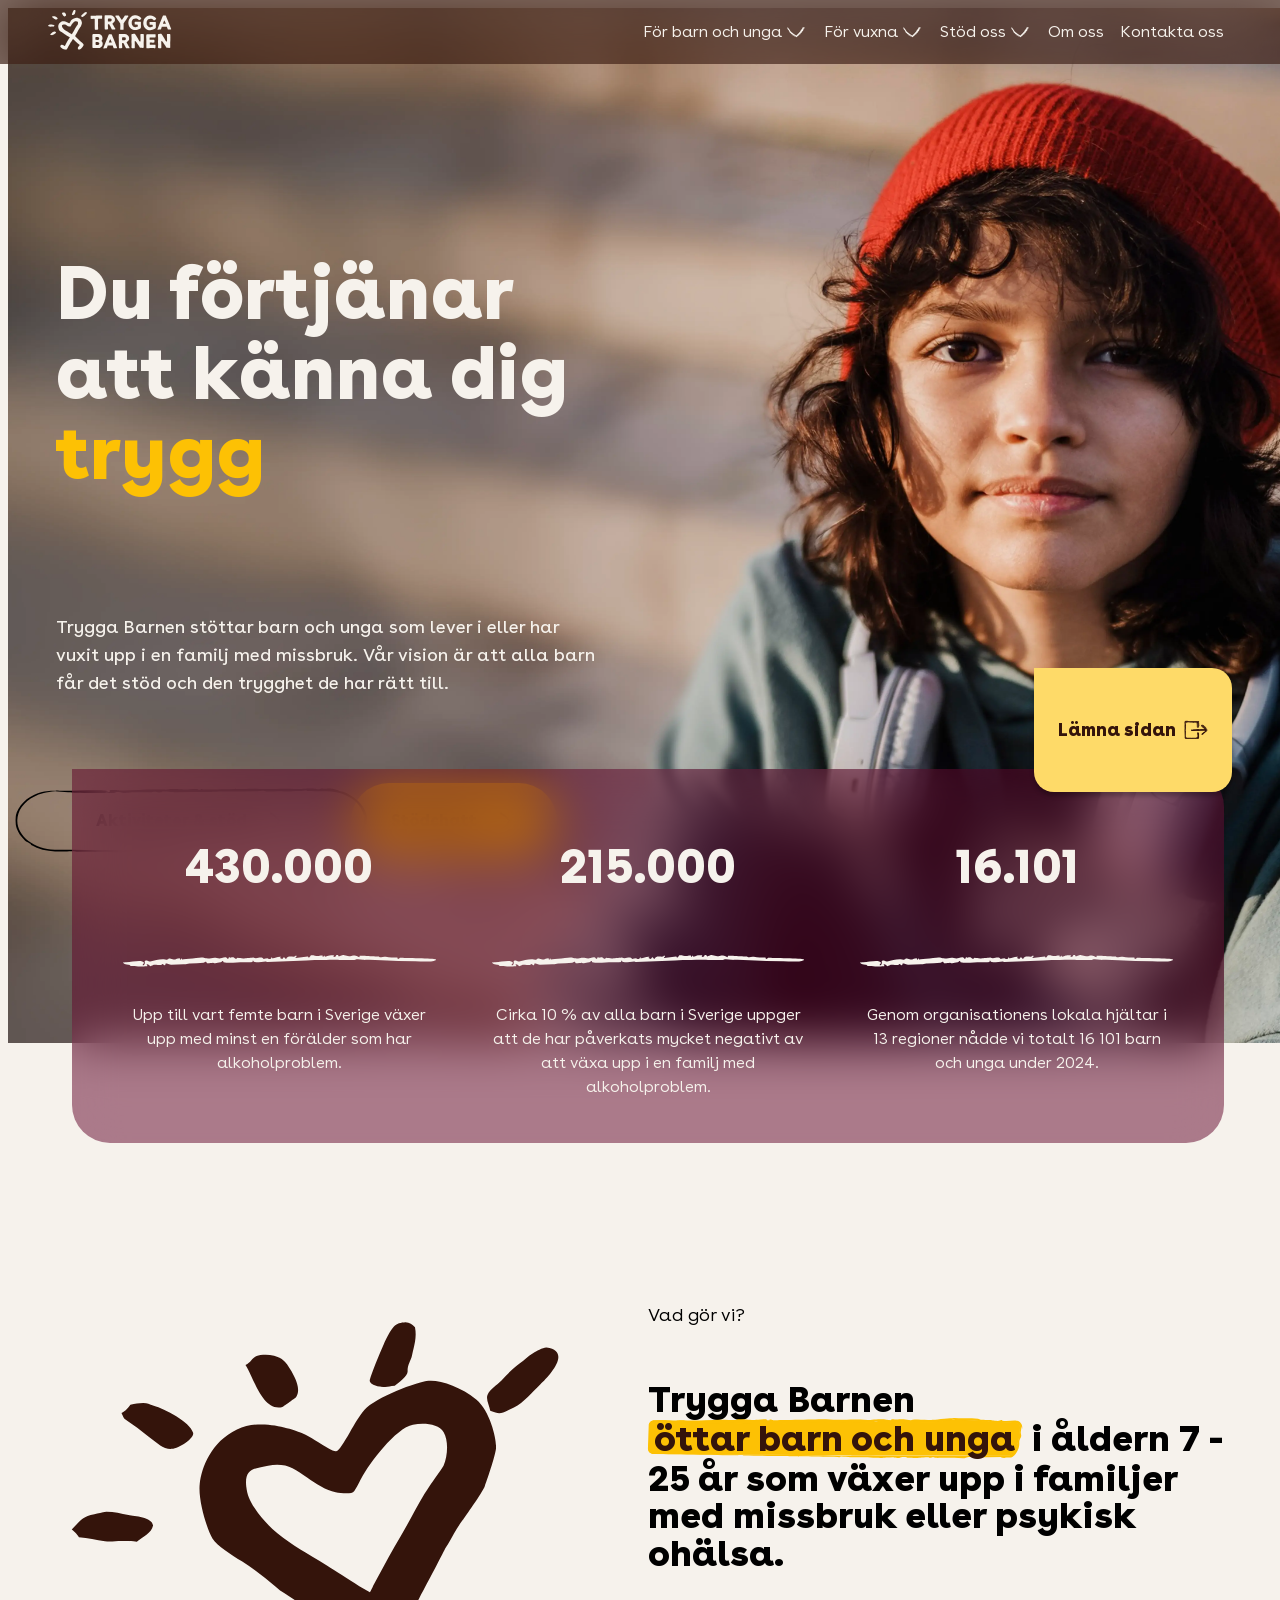
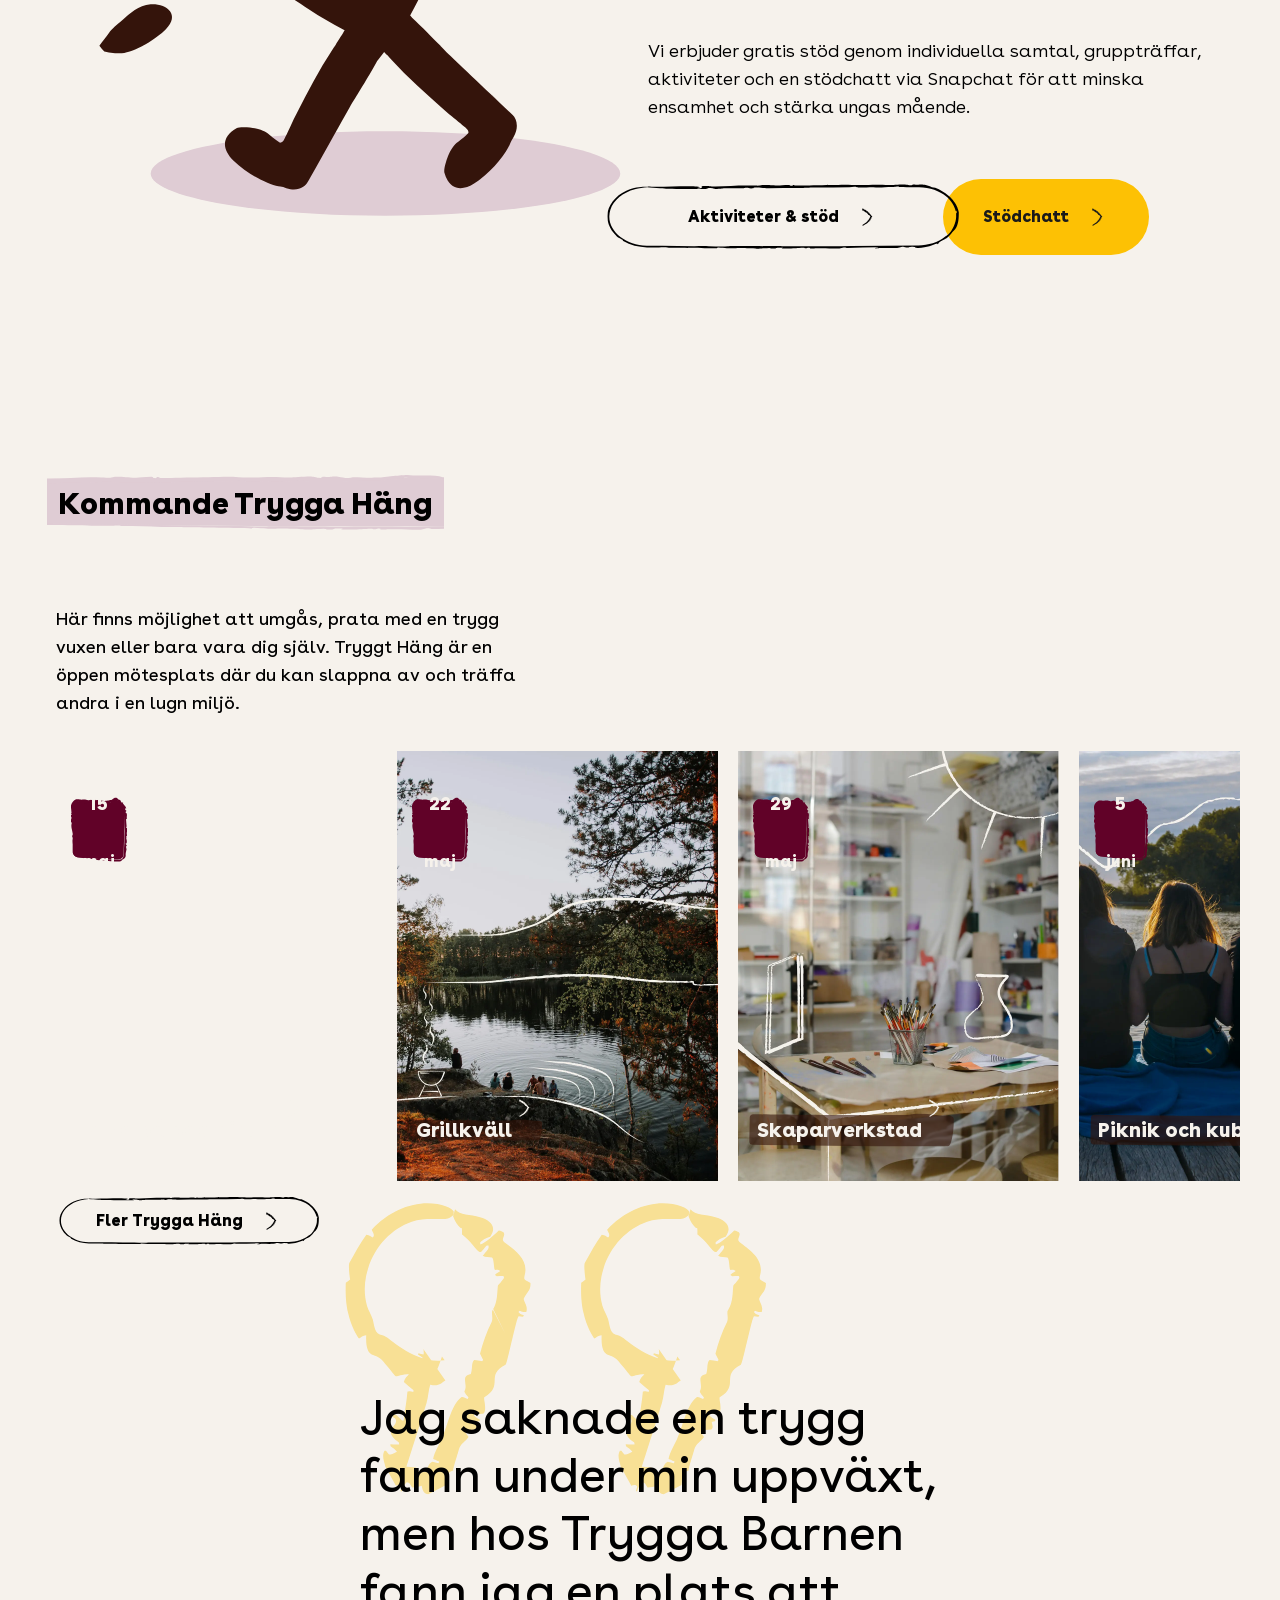
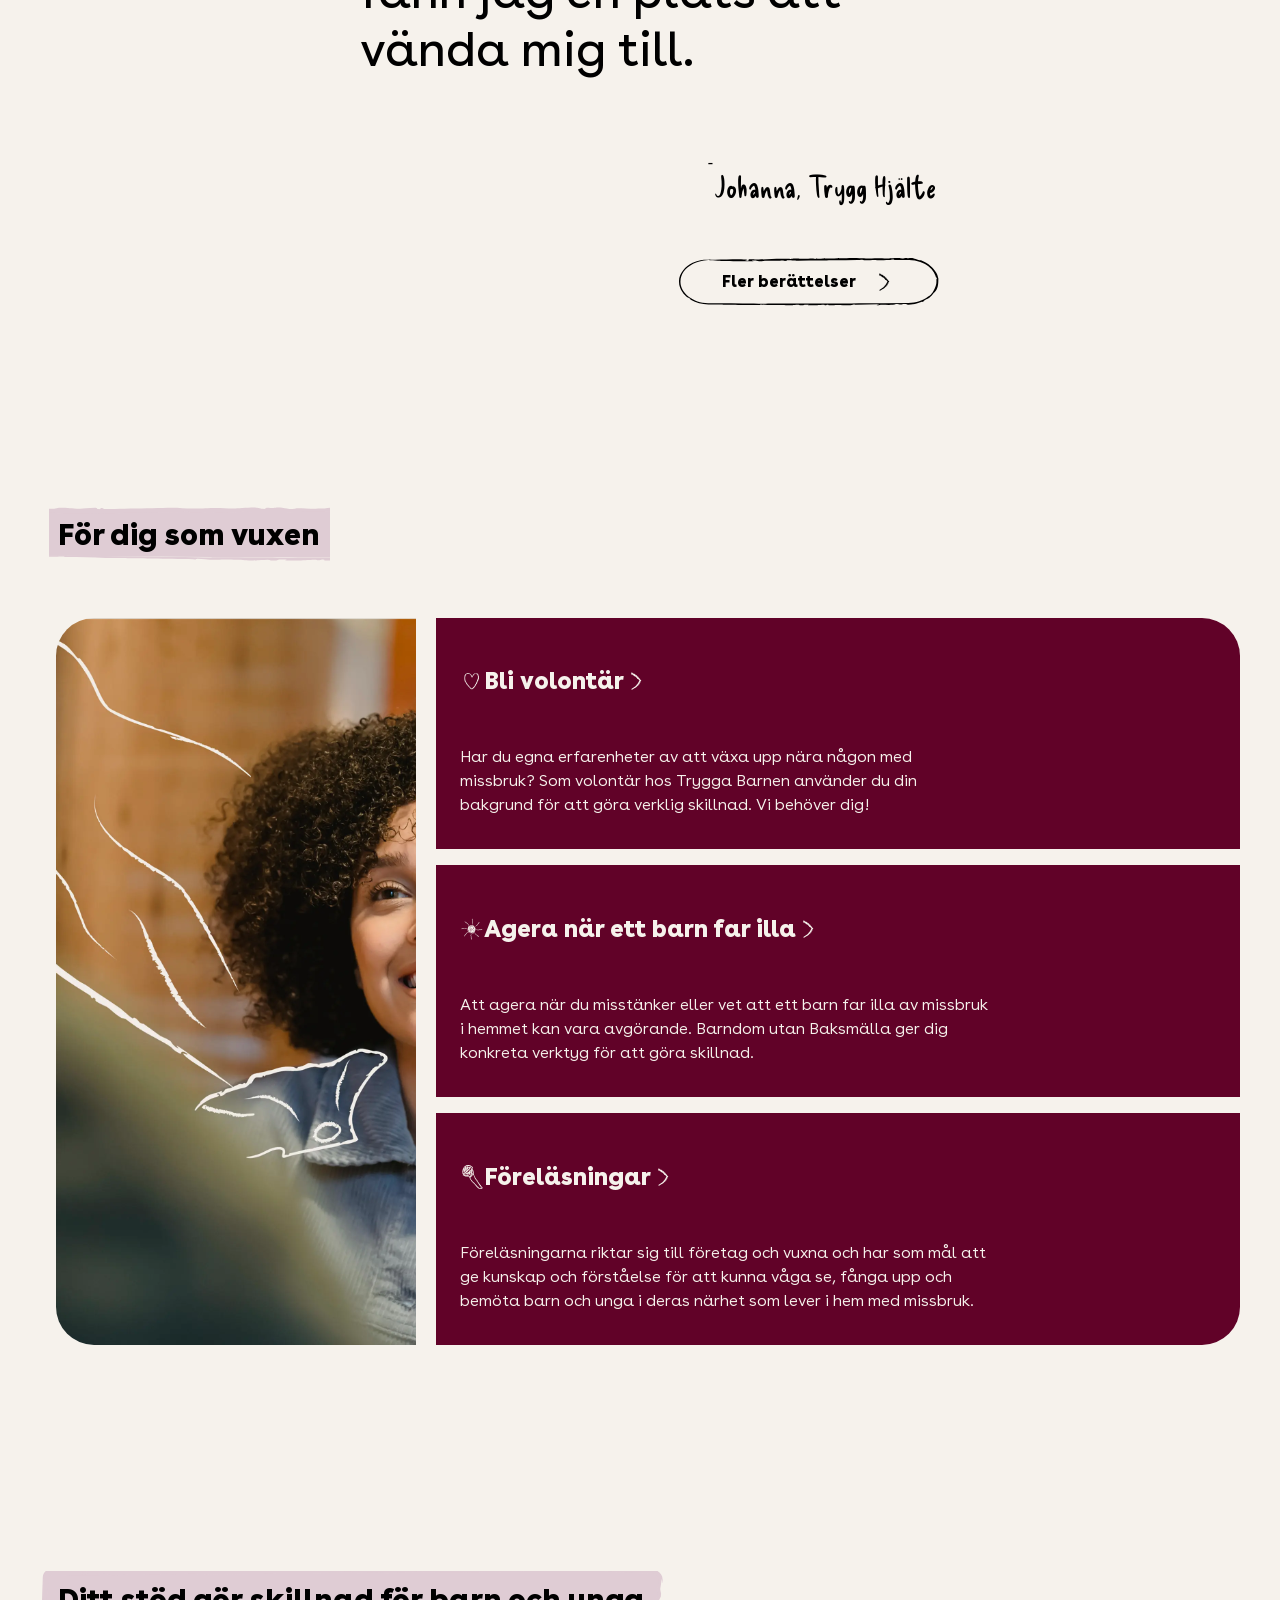
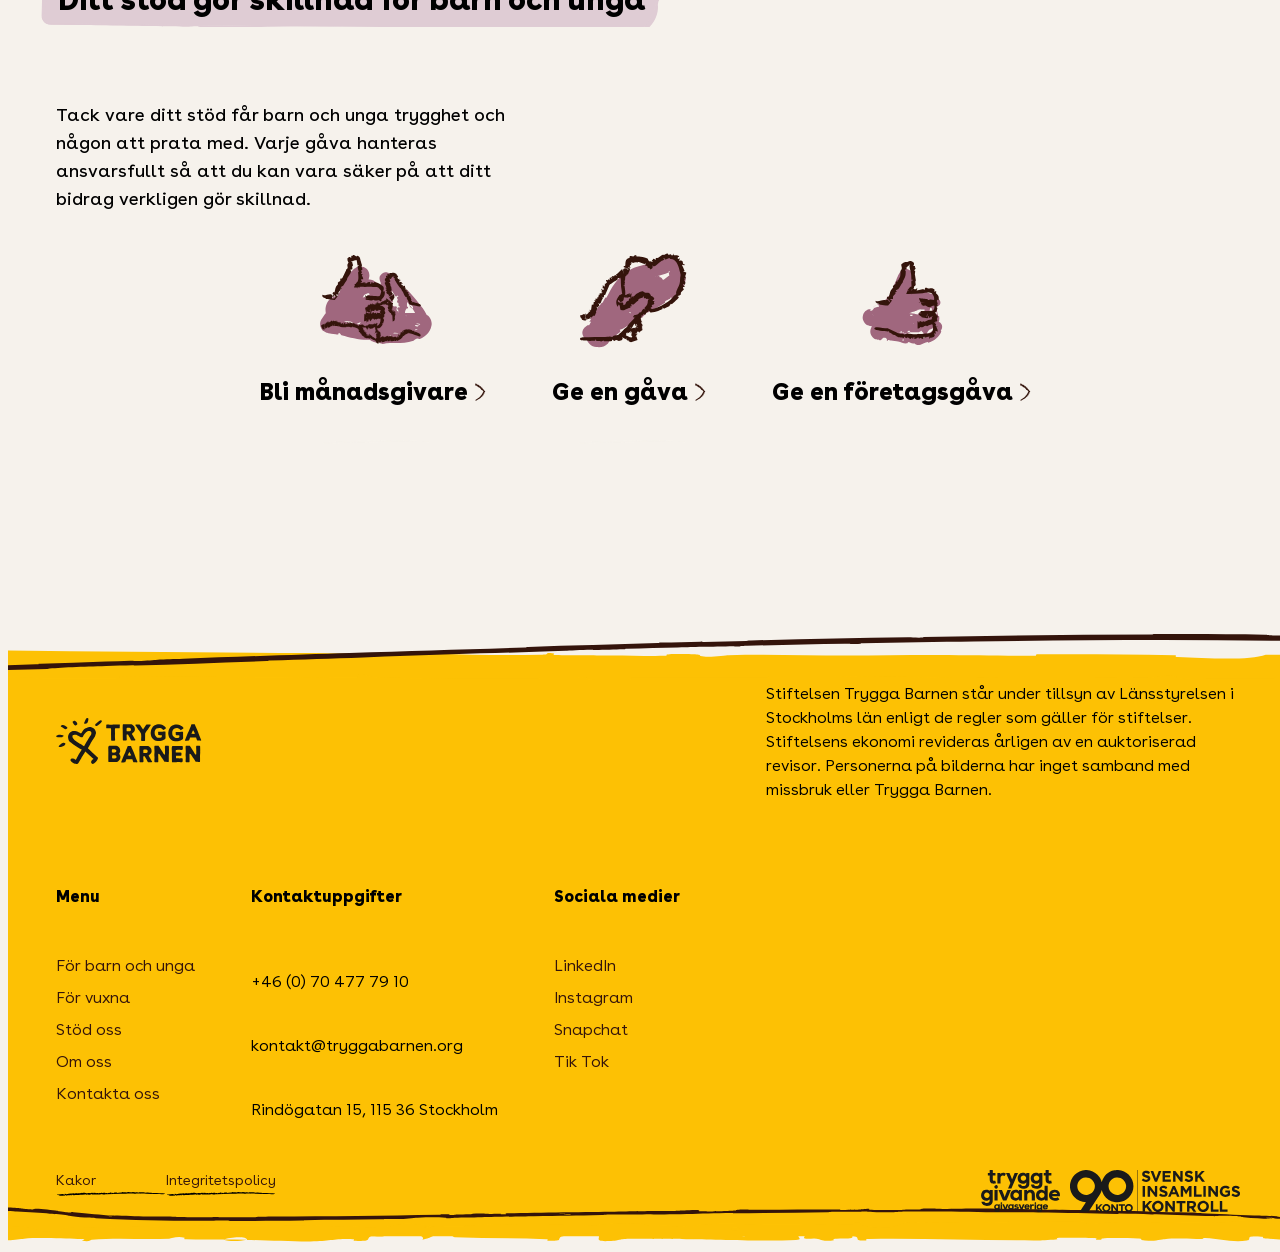
==== index.html @ d4381499 "för barn och unga" ====
<!DOCTYPE html>
<html lang="se">
<head>
    <meta charset="UTF-8">
    <meta name="viewport" content="width=device-width, initial-scale=1.0">
    <link href="https://fonts.googleapis.com/css2?family=Delicious+Handrawn&display=swap" rel="stylesheet">
    <link rel="stylesheet" href="styles/style.css">
    <link rel="icon" href="img/logo/favorico.png" type="image/png">
    <title>Trygga Barnen</title>
</head>
<body>
   <!--HEADER-->
   <nav>
        <div class="nav-header">
            <a href="index.html"><img src="img/logo/logo-negative.svg" alt="logo Trygga Barnen "></a>

            <div class="nav-toggle">
                <!--hamburger menu -->
                    <svg class="bar">
                        <use href="img/sprite.svg#hamburger-menu"></use>
                    </svg>

                    <svg class="bar">
                        <use href="img/sprite.svg#hamburger-menu"></use>
                    </svg>

                    <svg class="bar">
                        <use href="img/sprite.svg#hamburger-menu"></use>
                    </svg>

                    <svg class="bar">
                        <use href="img/sprite.svg#hamburger-menu"></use>
                    </svg>
            </div>

        </div>

        <div class="nav-wrapper">
            <div class="menu-panel">
            <ul>
<!-- För Barn och unga-->
                <li>
                    <div class="menu-item">
                        <div class="text-content">
                            <a href="#" class="book-md">För barn och unga</a>
                            <!--icon-->
                            <svg class="dropdown-toggle icon">
                                <use href="img/sprite.svg#arrow-down"></use>
                            </svg>
                        </div>
                        <!--lign-->
                        <img src="img/graphic-element/stroke.svg" alt="stroke"class="under-link">   

                    </div>
                    <ul class="subnav">
                        <li class="nav-item">
                            <a href="för-barn-och-unga.html" class="book-md">För barn & unga</a>
                        </li>

                        <li class="nav-item">
                            <a href="#" class="book-md">Stödchatt</a>
                        </li>

                        <li class="nav-item">
                            <a href="Stödverksamhet.html" class="book-md">Stödverksamhet</a>
                        </li>

                        <li class="nav-item">
                            <a href="#" class="book-md">Dina rättigheter</a>
                        </li>

                        <li class="nav-item">
                            <a href="#" class="book-md">Andras berättelser</a>
                        </li>
                    </ul>
                </li>

<!-- För vuxna -->
                <li>
                    <div class="menu-item">
                        <div class="text-content">
                            <a href="#" class="book-md">För vuxna</a>
                            <!--icon-->
                            <svg class="dropdown-toggle icon">
                                <use href="img/sprite.svg#arrow-down"></use>
                            </svg>
                        </div>
                        <!--lign-->
                        <img src="img/graphic-element/stroke.svg" alt="stroke"class="under-link">
                    </div>
                    <ul class="subnav">
                        <li>
                            <a href="#"class="book-md">Är du orolig?</a>
                        </li>

                        <li>
                            <a href="#"class="book-md">Föreläsningar</a>
                        </li>

                        <li>
                            <a href="#"class="book-md">BUB</a>
                        </li>

                        <li>
                            <a href="#"class="book-md">Volontär</a>
                        </li>
                    </ul>
                </li>

<!-- Stöd oss -->
                <li>
                    <div class="menu-item">
                        <div class="text-content">
                            <a href="#" class="book-md">Stöd oss</a>
                            <!--icon-->
                            <svg class="dropdown-toggle icon">
                                <use href="img/sprite.svg#arrow-down"></use>
                            </svg>
                        </div>
                        <!--lign-->
                        <img src="img/graphic-element/stroke.svg" alt="stroke"class="under-link">
                    </div>
                    <ul class="subnav">
                        <li>
                            <a href="#" class="book-md">Donationer</a>
                        </li>

                        <li>
                            <a href="#" class="book-md">Samarbete</a>
                        </li>
                    </ul>
                </li>

<!-- Om oss -->
                <li>
                    <div class="menu-item">
                        <div class="text-content">
                            <a href="#" class="book-md">Om oss</a>
                        </div>
                        <!--lign-->
                        <img src="img/graphic-element/stroke.svg" alt="stroke"class="under-link">
                    </div>
                </li>
<!-- Kontakta oss -->
                <li>
                    <div class="menu-item">
                        <div class="text-content">
                            <a href="#" class="book-md">Kontakta oss</a>
                        </div>
                        <!--lign-->
                        <img src="img/graphic-element/stroke.svg" alt="stroke"class="under-link">
                    </div>
                </li>

            </ul>
        </div>
   </nav>

   <!--Panik button -->
   <button class="panik" id="panik">
    <h6 class="heading-lg">
        Lämna sidan
    </h6>
     <svg class="exit-icon icon">
        <use href="img/sprite.svg#exit"></use>
    </svg>
   </button>


   <!--MAIN-->
   <!--Hero section -->
   <section class="hero-statistics">
        <div class="hero-content">
            <div class="text-container">
                <h1 class="heading-huge">Du förtjänar att känna dig <span class="highlight-text">trygg</span><h1>
                <p class="preamble-lg">Trygga Barnen stöttar barn och unga som lever i eller har vuxit upp i en familj med missbruk. Vår vision är att alla barn får det stöd och den trygghet de har rätt till.</p>
            </div>
            
            <div class="hero-btn">
                <button class="button button--outlined">
                    <!--border-->
                    <svg class="button__border invert long-btn">
                        <use href="img/sprite.svg#border-button"></use>
                    </svg>
                    <span class="button__content">
                        <span class="heading-md">Aktiviteter & stöd</span>
                        <!--icon-->
                        <svg class="icon">
                            <use href="img/sprite.svg#arrow-right"></use>
                        </svg>
                    </span>
                </button>
                <button class="button button--filled">
                    <p class="heading-md">Stödchatt</p>
                    <!--icon-->
                    <svg class="icon">
                        <use href="img/sprite.svg#arrow-right"></use>
                    </svg>
                </button>
            </div>

        <div class="statistics">
            <div class="statistic">
                <h2 class="heading-5xl">430.000</h2>
                <img src="img/graphic-element/stroke.svg" alt="storke">
                <p class="book-md">Upp till vart femte barn i Sverige växer upp med minst en förälder som har alkoholproblem.</p>
            </div>

            <div class="statistic">
                <h2 class="heading-5xl">215.000</h2>
                <img src="img/graphic-element/stroke.svg" alt="storke">
                <p class="book-md">Cirka 10 % av alla barn i Sverige uppger att de har påverkats mycket negativt av att växa upp i en familj med alkoholproblem.</p>
            </div>

            <div class="statistic">
                <h2 class="heading-5xl">16.101</h2>
                <img src="img/graphic-element/stroke.svg" alt="storke">
                <p class="book-md">Genom organisationens lokala hjältar i 13 regioner nådde vi totalt 16 101 barn och unga under 2024.</p>
            </div>
        </div>
   </section>

   <!--About us -->
   <section class="about-us">
        <div class="picture">
            <img src="img/graphic-element/logo-symbol-illustration.svg" alt="logo symbol illustration">
        </div>

        <div class="about-us-content">
            <div class="text-section">
                <div class="title">
                    <p class="book-lg">Vad gör vi?</p>
                    <H2 class="heading-4xl">Trygga Barnen
                        <span class="highlight-content"> 
                            <img class="highlight" src="img/graphic-element/highlight.svg" alt="highlight">
                            <span class="text">öttar barn och unga </span>
                        </span> 
                        i åldern 7 - 25 år som växer upp i familjer med missbruk eller psykisk ohälsa. </H2>
                </div>
                <p class="book-lg">Vi erbjuder gratis stöd genom individuella samtal, gruppträffar, aktiviteter och en stödchatt via Snapchat för att minska ensamhet och stärka ungas mående.</p> 
            </div>
            <div class="about-us-btn">
               <button class="button button--outlined">
                    <!--border-->
                    <svg class="button__border invert long-btn">
                        <use href="img/sprite.svg#border-button"></use>
                    </svg>
                    <span class="button__content">
                        <span class="heading-md">Aktiviteter & stöd</span>
                        <!--icon-->
                        <svg class="icon">
                            <use href="img/sprite.svg#arrow-right"></use>
                        </svg>
                    </span>
                </button>
                <button class="button button--filled">
                    <p class="heading-md">Stödchatt</p>
                    <!--icon-->
                    <svg class="icon">
                        <use href="img/sprite.svg#arrow-right"></use>
                    </svg>
                </button>
            </div>
        </div>
   </section>

   <!--Events-->
   <section class="events">
        <h4 class="highlight-header heading-3xl"> 
            <img class="highlight-bg" src="img/graphic-element/highlight-primary.svg" alt="highlight">
           Kommande Trygga Häng
        </h4>

        <p class="preamble-lg">Här finns möjlighet att umgås, prata med en trygg vuxen eller bara vara dig själv. Tryggt Häng är en öppen mötesplats där du kan slappna av och träffa andra i en lugn miljö.</p>

        <div class="cards-event">

            <!--Badminton-->
            <div class="event-card">
                <span class="highlight-content">
                    <img src="img/graphic-element/highlight-date.svg" alt="highlight" class="highlight">
                    <span class="text date">
                        <h3 class="black-lg">15</h3>
                        <h3 class="month">maj</h3>
                    </span>
                </span>
                

                <div class="highlight-content">
                    <!--highlight-form-->
                    <svg class="highlight">
                        <use href="../img/graphic-element/test.svg#highlight-event"></use>
                    </svg>
                    <div class="text title-event">
                        <h3 class="heading-xl">Prova på badminton</h3>
                        <!--icon-->    
                        <svg width="24" height="24" viewBox="0 0 24 24" fill="currentColor" xmlns="http://www.w3.org/2000/svg">
                            <path d="M13.9562 16.2388C14.0976 16.9985 14.4239 16.7644 13.6382 16.8669C12.9897 16.9507 14.0517 17.5797 12.6819 17.213C12.8739 17.4313 12.8053 17.3549 13.0687 17.5886C13.0723 17.7361 12.0301 18.3468 11.8754 18.5108C11.7797 18.469 11.684 18.4273 11.5883 18.3855C11.5631 18.4625 11.4916 18.8283 11.444 18.8362C11.0477 18.906 10.8168 19.0649 10.5705 19.2693C10.3389 19.1223 10.4272 19.1844 10.1889 18.9891C10.0899 19.0292 10.19 19.1413 10.3526 19.3551C10.0887 19.5606 8.25659 21.0013 7.70276 20.745C7.64438 20.6974 7.58601 20.6498 7.52763 20.6022C7.34868 20.3046 7.43465 20.189 7.51883 20.0769C7.75714 19.7574 8.19837 19.5962 8.52499 19.3526C9.23883 18.8207 9.93292 18.2758 10.6752 17.7679C10.9476 17.5811 11.2108 17.3884 11.4375 17.1617C11.5458 17.0529 11.5994 16.8815 11.7492 16.8098C11.9506 16.7134 12.381 16.8127 12.1978 16.4169C12.0424 16.0822 13.0732 15.318 13.2484 15.1327C13.4454 14.9261 13.5637 14.6536 13.7418 14.4315C13.8727 14.2685 14.0858 14.1718 14.1974 13.9937C14.3118 13.8124 14.3121 13.5387 14.4174 13.3499C14.8184 12.6278 15.2645 11.9417 15.6789 11.2296L15.6943 11.7877C15.5435 11.6748 15.3912 11.5634 15.2366 11.4543C15.2431 11.4341 15.3352 11.1639 15.3332 11.1631C15.1573 11.039 14.4645 10.9763 14.5992 10.6157C14.6954 10.5082 14.7916 10.4007 14.8878 10.2932C14.871 10.2805 14.8541 10.2678 14.8373 10.2551C14.6198 10.4636 14.7286 10.3566 14.5133 10.5745C14.3156 10.5285 14.1574 10.3077 13.9793 10.1098C13.6909 9.79059 12.8775 9.61551 12.9134 9.013C12.916 8.96583 13.1126 8.7853 13.2127 8.68468C13.1996 8.67128 13.1866 8.65788 13.1736 8.64448C13.0555 8.71312 12.7924 8.88874 12.7655 8.85155C12.6163 8.65031 11.9664 9.07277 12.2663 8.5039C12.1231 8.39453 11.8184 8.486 11.7975 8.31536C11.926 8.14366 11.9904 8.06788 12.1386 7.89007C12.1335 7.87128 12.1283 7.85249 12.1232 7.83371C12.0216 7.87701 11.8945 7.93178 11.7414 7.99741C11.3824 7.84007 11.0552 7.63089 10.817 7.35498C10.7436 7.26981 10.3989 7.36147 10.3665 7.31424C10.1518 7.01199 9.75487 6.9014 9.52327 6.62536C9.50679 6.60634 9.55542 6.4298 9.55284 6.41706C9.52616 6.28597 9.69319 6.03399 9.51604 6.06689C9.40236 6.1668 9.28868 6.26671 9.175 6.36662C9.1317 6.37767 9.08841 6.38872 9.04512 6.39977C9.11768 6.22002 9.11576 6.24227 9.2538 6.01794C9.02887 6.04578 8.96911 6.21197 8.90314 6.18611C8.81846 6.15321 8.69805 5.69146 8.59754 5.71015C8.41126 5.74481 8.21667 5.89912 8.02553 5.84586C8.05654 5.80226 8.08756 5.75865 8.11857 5.71505C8.36756 5.36318 8.40939 5.32911 8.40023 5.17811C8.35857 5.19281 8.31691 5.20751 8.27525 5.22221C8.15734 5.37375 8.04973 5.51064 7.92727 5.66305C7.62341 5.79958 7.23888 4.82461 7.12693 4.62576C7.20475 4.50297 7.27557 4.38555 7.33986 4.26981C7.32235 4.25312 7.30484 4.23644 7.28734 4.21976C7.25792 4.06008 7.30198 3.79572 7.48269 3.48688C7.61133 3.37672 7.73997 3.26656 7.8686 3.1564C7.60926 3.96666 9.70351 3.37518 8.60087 4.67345C8.56915 4.69307 8.53742 4.7127 8.5057 4.73233C8.27962 4.87308 8.16227 4.92816 7.94221 5.14097C7.94289 5.17166 7.94356 5.20236 7.94424 5.23306C8.32664 5.04718 8.73936 4.60949 9.15717 4.20867C9.73054 4.06596 9.06373 4.58589 9.3183 4.63668C9.79257 4.73249 10.5307 4.49926 10.6103 4.99487C10.6526 5.25953 10.6327 5.22136 11.0627 4.97476C11.2466 5.12018 11.0795 5.31653 11.1346 5.54634C11.1529 5.62281 11.5714 5.38968 11.6804 5.51688C11.5247 5.72249 11.5965 5.63899 11.3685 5.85622C11.3669 5.88062 11.3653 5.90503 11.3636 5.92943C11.5843 5.78285 11.4713 5.86684 11.7126 5.64237C11.7147 5.66082 11.7169 5.67926 11.719 5.69771C11.6568 5.77376 11.5945 5.84982 11.5322 5.92588C11.5765 6.04699 13.1377 6.56168 13.1146 6.65261C12.8275 7.7645 13.9384 6.71744 13.7397 7.80042C13.7255 7.86952 14.3074 7.66607 14.3899 7.83641C14.3102 8.02856 14.2794 8.05296 14.0957 8.30434C14.1012 8.32876 14.1067 8.35318 14.1122 8.37759C14.3583 8.20245 14.2748 8.26625 14.5264 8.04989C14.5441 8.05637 14.5618 8.06284 14.5795 8.06931C14.5493 8.12848 14.519 8.18765 14.4888 8.24682C14.7157 8.20687 14.7519 8.15539 14.8036 8.27019C14.6596 8.51677 14.5114 8.72183 14.5134 8.85232C14.6245 8.79255 14.7357 8.73278 14.8469 8.67301C14.9364 8.8181 14.8246 9.1145 15.0365 9.19981C15.1275 9.23661 15.6938 9.57139 15.7254 9.50644C15.3679 10.2425 16.643 9.45266 15.8962 10.4357C16.0488 10.4437 16.1549 10.4466 16.2756 10.4877C16.1522 10.7676 16.1272 10.7411 16.1974 10.8457C16.4093 10.7483 16.5193 10.6511 16.7768 10.4524C16.7855 10.4621 16.7941 10.4717 16.8028 10.4814C16.7155 10.5565 16.6281 10.6316 16.5408 10.7067C16.5063 10.8307 16.592 10.8415 16.721 10.8214L17.2838 11.2503L16.7574 12.1378C16.8164 12.3506 16.9779 12.6762 16.8042 12.7899C16.7754 12.772 16.7466 12.7541 16.7178 12.7362C16.6615 12.6537 16.6052 12.5713 16.5489 12.4889C16.3171 12.3815 16.2744 12.3928 16.0924 12.3492C16.2336 12.5367 16.2673 12.5666 16.4551 12.7687C16.4631 12.8007 16.4711 12.8327 16.4791 12.8647C16.2935 12.7481 16.1418 12.6565 15.9689 12.5657C15.9745 12.5965 15.9801 12.6272 15.9858 12.6579C17.0488 13.7458 15.8943 13.2829 16.2041 13.7348C16.2516 13.7812 16.299 13.8277 16.3464 13.8741C16.3322 13.9021 16.318 13.9301 16.3038 13.9581C16.2457 13.9142 16.1875 13.8704 16.1293 13.8266C16.0239 13.6952 15.9186 13.5637 15.8132 13.4323C15.7804 13.415 15.7477 13.3978 15.7149 13.3806C15.6596 13.7422 15.5502 14.0421 15.5105 14.4187C15.3237 14.3278 15.4004 14.3703 15.1777 14.2142C15.1722 14.2329 15.1666 14.2516 15.1611 14.2703C15.3486 14.4849 15.5344 14.6987 15.7188 14.9124C15.6269 15.1733 15.0703 14.9399 15.1306 15.3011C15.1569 15.4626 15.1407 15.485 15.0111 15.4932C14.8215 15.3328 14.8353 15.3314 14.6479 15.2169C14.6483 15.2371 14.6488 15.2573 14.6492 15.2776C14.7413 15.3717 14.8333 15.4658 14.9254 15.56C14.9141 15.5724 14.9028 15.5848 14.8916 15.5972C14.7941 15.5256 14.6966 15.4541 14.5991 15.3826C14.5303 15.7376 14.9703 15.9666 14.5239 16.187C14.4859 16.1694 14.4478 16.1519 14.4098 16.1343C14.3166 16.0299 14.2233 15.9255 14.1301 15.8211C14.0187 15.8562 14.0148 15.8442 14.0706 16.0088C14.2294 16.1845 14.2691 16.227 14.4465 16.4034C14.3988 16.5361 14.3501 16.4875 13.9562 16.2388Z" fill="#currentColor"/>
                        </svg>
                    </div>    
                </div>
            </div>

            <!--Grillkväll-->
            <div class="event-card">
                <span class="highlight-content">
                    <img src="img/graphic-element/highlight-date.svg" alt="highlight" class="highlight">
                    <span class="text date">
                        <h3 class="black-lg">22</h3>
                        <h3 class="month">maj</h3>
                    </span>
                </span>
                

                <div class="highlight-content">
                    <!--highlight-form-->
                    <img src="img/graphic-element/highlight-event.svg" alt="highlight-event" class="highlight">
                    <div class="text title-event">
                        <h3 class="heading-xl">Grillkväll</h3>
                        <!--icon-->    
                        <svg width="24" height="24" viewBox="0 0 24 24" fill="currentColor" xmlns="http://www.w3.org/2000/svg">
                            <path d="M13.9562 16.2388C14.0976 16.9985 14.4239 16.7644 13.6382 16.8669C12.9897 16.9507 14.0517 17.5797 12.6819 17.213C12.8739 17.4313 12.8053 17.3549 13.0687 17.5886C13.0723 17.7361 12.0301 18.3468 11.8754 18.5108C11.7797 18.469 11.684 18.4273 11.5883 18.3855C11.5631 18.4625 11.4916 18.8283 11.444 18.8362C11.0477 18.906 10.8168 19.0649 10.5705 19.2693C10.3389 19.1223 10.4272 19.1844 10.1889 18.9891C10.0899 19.0292 10.19 19.1413 10.3526 19.3551C10.0887 19.5606 8.25659 21.0013 7.70276 20.745C7.64438 20.6974 7.58601 20.6498 7.52763 20.6022C7.34868 20.3046 7.43465 20.189 7.51883 20.0769C7.75714 19.7574 8.19837 19.5962 8.52499 19.3526C9.23883 18.8207 9.93292 18.2758 10.6752 17.7679C10.9476 17.5811 11.2108 17.3884 11.4375 17.1617C11.5458 17.0529 11.5994 16.8815 11.7492 16.8098C11.9506 16.7134 12.381 16.8127 12.1978 16.4169C12.0424 16.0822 13.0732 15.318 13.2484 15.1327C13.4454 14.9261 13.5637 14.6536 13.7418 14.4315C13.8727 14.2685 14.0858 14.1718 14.1974 13.9937C14.3118 13.8124 14.3121 13.5387 14.4174 13.3499C14.8184 12.6278 15.2645 11.9417 15.6789 11.2296L15.6943 11.7877C15.5435 11.6748 15.3912 11.5634 15.2366 11.4543C15.2431 11.4341 15.3352 11.1639 15.3332 11.1631C15.1573 11.039 14.4645 10.9763 14.5992 10.6157C14.6954 10.5082 14.7916 10.4007 14.8878 10.2932C14.871 10.2805 14.8541 10.2678 14.8373 10.2551C14.6198 10.4636 14.7286 10.3566 14.5133 10.5745C14.3156 10.5285 14.1574 10.3077 13.9793 10.1098C13.6909 9.79059 12.8775 9.61551 12.9134 9.013C12.916 8.96583 13.1126 8.7853 13.2127 8.68468C13.1996 8.67128 13.1866 8.65788 13.1736 8.64448C13.0555 8.71312 12.7924 8.88874 12.7655 8.85155C12.6163 8.65031 11.9664 9.07277 12.2663 8.5039C12.1231 8.39453 11.8184 8.486 11.7975 8.31536C11.926 8.14366 11.9904 8.06788 12.1386 7.89007C12.1335 7.87128 12.1283 7.85249 12.1232 7.83371C12.0216 7.87701 11.8945 7.93178 11.7414 7.99741C11.3824 7.84007 11.0552 7.63089 10.817 7.35498C10.7436 7.26981 10.3989 7.36147 10.3665 7.31424C10.1518 7.01199 9.75487 6.9014 9.52327 6.62536C9.50679 6.60634 9.55542 6.4298 9.55284 6.41706C9.52616 6.28597 9.69319 6.03399 9.51604 6.06689C9.40236 6.1668 9.28868 6.26671 9.175 6.36662C9.1317 6.37767 9.08841 6.38872 9.04512 6.39977C9.11768 6.22002 9.11576 6.24227 9.2538 6.01794C9.02887 6.04578 8.96911 6.21197 8.90314 6.18611C8.81846 6.15321 8.69805 5.69146 8.59754 5.71015C8.41126 5.74481 8.21667 5.89912 8.02553 5.84586C8.05654 5.80226 8.08756 5.75865 8.11857 5.71505C8.36756 5.36318 8.40939 5.32911 8.40023 5.17811C8.35857 5.19281 8.31691 5.20751 8.27525 5.22221C8.15734 5.37375 8.04973 5.51064 7.92727 5.66305C7.62341 5.79958 7.23888 4.82461 7.12693 4.62576C7.20475 4.50297 7.27557 4.38555 7.33986 4.26981C7.32235 4.25312 7.30484 4.23644 7.28734 4.21976C7.25792 4.06008 7.30198 3.79572 7.48269 3.48688C7.61133 3.37672 7.73997 3.26656 7.8686 3.1564C7.60926 3.96666 9.70351 3.37518 8.60087 4.67345C8.56915 4.69307 8.53742 4.7127 8.5057 4.73233C8.27962 4.87308 8.16227 4.92816 7.94221 5.14097C7.94289 5.17166 7.94356 5.20236 7.94424 5.23306C8.32664 5.04718 8.73936 4.60949 9.15717 4.20867C9.73054 4.06596 9.06373 4.58589 9.3183 4.63668C9.79257 4.73249 10.5307 4.49926 10.6103 4.99487C10.6526 5.25953 10.6327 5.22136 11.0627 4.97476C11.2466 5.12018 11.0795 5.31653 11.1346 5.54634C11.1529 5.62281 11.5714 5.38968 11.6804 5.51688C11.5247 5.72249 11.5965 5.63899 11.3685 5.85622C11.3669 5.88062 11.3653 5.90503 11.3636 5.92943C11.5843 5.78285 11.4713 5.86684 11.7126 5.64237C11.7147 5.66082 11.7169 5.67926 11.719 5.69771C11.6568 5.77376 11.5945 5.84982 11.5322 5.92588C11.5765 6.04699 13.1377 6.56168 13.1146 6.65261C12.8275 7.7645 13.9384 6.71744 13.7397 7.80042C13.7255 7.86952 14.3074 7.66607 14.3899 7.83641C14.3102 8.02856 14.2794 8.05296 14.0957 8.30434C14.1012 8.32876 14.1067 8.35318 14.1122 8.37759C14.3583 8.20245 14.2748 8.26625 14.5264 8.04989C14.5441 8.05637 14.5618 8.06284 14.5795 8.06931C14.5493 8.12848 14.519 8.18765 14.4888 8.24682C14.7157 8.20687 14.7519 8.15539 14.8036 8.27019C14.6596 8.51677 14.5114 8.72183 14.5134 8.85232C14.6245 8.79255 14.7357 8.73278 14.8469 8.67301C14.9364 8.8181 14.8246 9.1145 15.0365 9.19981C15.1275 9.23661 15.6938 9.57139 15.7254 9.50644C15.3679 10.2425 16.643 9.45266 15.8962 10.4357C16.0488 10.4437 16.1549 10.4466 16.2756 10.4877C16.1522 10.7676 16.1272 10.7411 16.1974 10.8457C16.4093 10.7483 16.5193 10.6511 16.7768 10.4524C16.7855 10.4621 16.7941 10.4717 16.8028 10.4814C16.7155 10.5565 16.6281 10.6316 16.5408 10.7067C16.5063 10.8307 16.592 10.8415 16.721 10.8214L17.2838 11.2503L16.7574 12.1378C16.8164 12.3506 16.9779 12.6762 16.8042 12.7899C16.7754 12.772 16.7466 12.7541 16.7178 12.7362C16.6615 12.6537 16.6052 12.5713 16.5489 12.4889C16.3171 12.3815 16.2744 12.3928 16.0924 12.3492C16.2336 12.5367 16.2673 12.5666 16.4551 12.7687C16.4631 12.8007 16.4711 12.8327 16.4791 12.8647C16.2935 12.7481 16.1418 12.6565 15.9689 12.5657C15.9745 12.5965 15.9801 12.6272 15.9858 12.6579C17.0488 13.7458 15.8943 13.2829 16.2041 13.7348C16.2516 13.7812 16.299 13.8277 16.3464 13.8741C16.3322 13.9021 16.318 13.9301 16.3038 13.9581C16.2457 13.9142 16.1875 13.8704 16.1293 13.8266C16.0239 13.6952 15.9186 13.5637 15.8132 13.4323C15.7804 13.415 15.7477 13.3978 15.7149 13.3806C15.6596 13.7422 15.5502 14.0421 15.5105 14.4187C15.3237 14.3278 15.4004 14.3703 15.1777 14.2142C15.1722 14.2329 15.1666 14.2516 15.1611 14.2703C15.3486 14.4849 15.5344 14.6987 15.7188 14.9124C15.6269 15.1733 15.0703 14.9399 15.1306 15.3011C15.1569 15.4626 15.1407 15.485 15.0111 15.4932C14.8215 15.3328 14.8353 15.3314 14.6479 15.2169C14.6483 15.2371 14.6488 15.2573 14.6492 15.2776C14.7413 15.3717 14.8333 15.4658 14.9254 15.56C14.9141 15.5724 14.9028 15.5848 14.8916 15.5972C14.7941 15.5256 14.6966 15.4541 14.5991 15.3826C14.5303 15.7376 14.9703 15.9666 14.5239 16.187C14.4859 16.1694 14.4478 16.1519 14.4098 16.1343C14.3166 16.0299 14.2233 15.9255 14.1301 15.8211C14.0187 15.8562 14.0148 15.8442 14.0706 16.0088C14.2294 16.1845 14.2691 16.227 14.4465 16.4034C14.3988 16.5361 14.3501 16.4875 13.9562 16.2388Z" fill="#currentColor"/>
                        </svg>
                    </div>    
                </div>
            </div>

            <!--Skaparverkstad-->
            <div class="event-card">
                <span class="highlight-content">
                    <img src="img/graphic-element/highlight-date.svg" alt="highlight" class="highlight">
                    <span class="text date">
                        <h3 class="black-lg">29</h3>
                        <h3 class="month">maj</h3>
                    </span>
                </span>
                

                <div class="highlight-content">
                    <!--highlight-form-->
                    <img src="img/graphic-element/highlight-event.svg" alt="highlight-event" class="highlight">
                    <div class="text title-event">
                        <h3 class="heading-xl">Skaparverkstad</h3>
                        <!--icon-->    
                        <svg width="24" height="24" viewBox="0 0 24 24" fill="currentColor" xmlns="http://www.w3.org/2000/svg">
                            <path d="M13.9562 16.2388C14.0976 16.9985 14.4239 16.7644 13.6382 16.8669C12.9897 16.9507 14.0517 17.5797 12.6819 17.213C12.8739 17.4313 12.8053 17.3549 13.0687 17.5886C13.0723 17.7361 12.0301 18.3468 11.8754 18.5108C11.7797 18.469 11.684 18.4273 11.5883 18.3855C11.5631 18.4625 11.4916 18.8283 11.444 18.8362C11.0477 18.906 10.8168 19.0649 10.5705 19.2693C10.3389 19.1223 10.4272 19.1844 10.1889 18.9891C10.0899 19.0292 10.19 19.1413 10.3526 19.3551C10.0887 19.5606 8.25659 21.0013 7.70276 20.745C7.64438 20.6974 7.58601 20.6498 7.52763 20.6022C7.34868 20.3046 7.43465 20.189 7.51883 20.0769C7.75714 19.7574 8.19837 19.5962 8.52499 19.3526C9.23883 18.8207 9.93292 18.2758 10.6752 17.7679C10.9476 17.5811 11.2108 17.3884 11.4375 17.1617C11.5458 17.0529 11.5994 16.8815 11.7492 16.8098C11.9506 16.7134 12.381 16.8127 12.1978 16.4169C12.0424 16.0822 13.0732 15.318 13.2484 15.1327C13.4454 14.9261 13.5637 14.6536 13.7418 14.4315C13.8727 14.2685 14.0858 14.1718 14.1974 13.9937C14.3118 13.8124 14.3121 13.5387 14.4174 13.3499C14.8184 12.6278 15.2645 11.9417 15.6789 11.2296L15.6943 11.7877C15.5435 11.6748 15.3912 11.5634 15.2366 11.4543C15.2431 11.4341 15.3352 11.1639 15.3332 11.1631C15.1573 11.039 14.4645 10.9763 14.5992 10.6157C14.6954 10.5082 14.7916 10.4007 14.8878 10.2932C14.871 10.2805 14.8541 10.2678 14.8373 10.2551C14.6198 10.4636 14.7286 10.3566 14.5133 10.5745C14.3156 10.5285 14.1574 10.3077 13.9793 10.1098C13.6909 9.79059 12.8775 9.61551 12.9134 9.013C12.916 8.96583 13.1126 8.7853 13.2127 8.68468C13.1996 8.67128 13.1866 8.65788 13.1736 8.64448C13.0555 8.71312 12.7924 8.88874 12.7655 8.85155C12.6163 8.65031 11.9664 9.07277 12.2663 8.5039C12.1231 8.39453 11.8184 8.486 11.7975 8.31536C11.926 8.14366 11.9904 8.06788 12.1386 7.89007C12.1335 7.87128 12.1283 7.85249 12.1232 7.83371C12.0216 7.87701 11.8945 7.93178 11.7414 7.99741C11.3824 7.84007 11.0552 7.63089 10.817 7.35498C10.7436 7.26981 10.3989 7.36147 10.3665 7.31424C10.1518 7.01199 9.75487 6.9014 9.52327 6.62536C9.50679 6.60634 9.55542 6.4298 9.55284 6.41706C9.52616 6.28597 9.69319 6.03399 9.51604 6.06689C9.40236 6.1668 9.28868 6.26671 9.175 6.36662C9.1317 6.37767 9.08841 6.38872 9.04512 6.39977C9.11768 6.22002 9.11576 6.24227 9.2538 6.01794C9.02887 6.04578 8.96911 6.21197 8.90314 6.18611C8.81846 6.15321 8.69805 5.69146 8.59754 5.71015C8.41126 5.74481 8.21667 5.89912 8.02553 5.84586C8.05654 5.80226 8.08756 5.75865 8.11857 5.71505C8.36756 5.36318 8.40939 5.32911 8.40023 5.17811C8.35857 5.19281 8.31691 5.20751 8.27525 5.22221C8.15734 5.37375 8.04973 5.51064 7.92727 5.66305C7.62341 5.79958 7.23888 4.82461 7.12693 4.62576C7.20475 4.50297 7.27557 4.38555 7.33986 4.26981C7.32235 4.25312 7.30484 4.23644 7.28734 4.21976C7.25792 4.06008 7.30198 3.79572 7.48269 3.48688C7.61133 3.37672 7.73997 3.26656 7.8686 3.1564C7.60926 3.96666 9.70351 3.37518 8.60087 4.67345C8.56915 4.69307 8.53742 4.7127 8.5057 4.73233C8.27962 4.87308 8.16227 4.92816 7.94221 5.14097C7.94289 5.17166 7.94356 5.20236 7.94424 5.23306C8.32664 5.04718 8.73936 4.60949 9.15717 4.20867C9.73054 4.06596 9.06373 4.58589 9.3183 4.63668C9.79257 4.73249 10.5307 4.49926 10.6103 4.99487C10.6526 5.25953 10.6327 5.22136 11.0627 4.97476C11.2466 5.12018 11.0795 5.31653 11.1346 5.54634C11.1529 5.62281 11.5714 5.38968 11.6804 5.51688C11.5247 5.72249 11.5965 5.63899 11.3685 5.85622C11.3669 5.88062 11.3653 5.90503 11.3636 5.92943C11.5843 5.78285 11.4713 5.86684 11.7126 5.64237C11.7147 5.66082 11.7169 5.67926 11.719 5.69771C11.6568 5.77376 11.5945 5.84982 11.5322 5.92588C11.5765 6.04699 13.1377 6.56168 13.1146 6.65261C12.8275 7.7645 13.9384 6.71744 13.7397 7.80042C13.7255 7.86952 14.3074 7.66607 14.3899 7.83641C14.3102 8.02856 14.2794 8.05296 14.0957 8.30434C14.1012 8.32876 14.1067 8.35318 14.1122 8.37759C14.3583 8.20245 14.2748 8.26625 14.5264 8.04989C14.5441 8.05637 14.5618 8.06284 14.5795 8.06931C14.5493 8.12848 14.519 8.18765 14.4888 8.24682C14.7157 8.20687 14.7519 8.15539 14.8036 8.27019C14.6596 8.51677 14.5114 8.72183 14.5134 8.85232C14.6245 8.79255 14.7357 8.73278 14.8469 8.67301C14.9364 8.8181 14.8246 9.1145 15.0365 9.19981C15.1275 9.23661 15.6938 9.57139 15.7254 9.50644C15.3679 10.2425 16.643 9.45266 15.8962 10.4357C16.0488 10.4437 16.1549 10.4466 16.2756 10.4877C16.1522 10.7676 16.1272 10.7411 16.1974 10.8457C16.4093 10.7483 16.5193 10.6511 16.7768 10.4524C16.7855 10.4621 16.7941 10.4717 16.8028 10.4814C16.7155 10.5565 16.6281 10.6316 16.5408 10.7067C16.5063 10.8307 16.592 10.8415 16.721 10.8214L17.2838 11.2503L16.7574 12.1378C16.8164 12.3506 16.9779 12.6762 16.8042 12.7899C16.7754 12.772 16.7466 12.7541 16.7178 12.7362C16.6615 12.6537 16.6052 12.5713 16.5489 12.4889C16.3171 12.3815 16.2744 12.3928 16.0924 12.3492C16.2336 12.5367 16.2673 12.5666 16.4551 12.7687C16.4631 12.8007 16.4711 12.8327 16.4791 12.8647C16.2935 12.7481 16.1418 12.6565 15.9689 12.5657C15.9745 12.5965 15.9801 12.6272 15.9858 12.6579C17.0488 13.7458 15.8943 13.2829 16.2041 13.7348C16.2516 13.7812 16.299 13.8277 16.3464 13.8741C16.3322 13.9021 16.318 13.9301 16.3038 13.9581C16.2457 13.9142 16.1875 13.8704 16.1293 13.8266C16.0239 13.6952 15.9186 13.5637 15.8132 13.4323C15.7804 13.415 15.7477 13.3978 15.7149 13.3806C15.6596 13.7422 15.5502 14.0421 15.5105 14.4187C15.3237 14.3278 15.4004 14.3703 15.1777 14.2142C15.1722 14.2329 15.1666 14.2516 15.1611 14.2703C15.3486 14.4849 15.5344 14.6987 15.7188 14.9124C15.6269 15.1733 15.0703 14.9399 15.1306 15.3011C15.1569 15.4626 15.1407 15.485 15.0111 15.4932C14.8215 15.3328 14.8353 15.3314 14.6479 15.2169C14.6483 15.2371 14.6488 15.2573 14.6492 15.2776C14.7413 15.3717 14.8333 15.4658 14.9254 15.56C14.9141 15.5724 14.9028 15.5848 14.8916 15.5972C14.7941 15.5256 14.6966 15.4541 14.5991 15.3826C14.5303 15.7376 14.9703 15.9666 14.5239 16.187C14.4859 16.1694 14.4478 16.1519 14.4098 16.1343C14.3166 16.0299 14.2233 15.9255 14.1301 15.8211C14.0187 15.8562 14.0148 15.8442 14.0706 16.0088C14.2294 16.1845 14.2691 16.227 14.4465 16.4034C14.3988 16.5361 14.3501 16.4875 13.9562 16.2388Z" fill="#currentColor"/>
                        </svg>
                    </div>    
                </div>
            </div>

            <!--Piknik och kubb-->
            <div class="event-card">
                <span class="highlight-content">
                    <img src="img/graphic-element/highlight-date.svg" alt="highlight" class="highlight">
                    <span class="text date">
                        <h3 class="black-lg">5</h3>
                        <h3 class="month">juni</h3>
                    </span>
                </span>
                

                <div class="highlight-content">
                    <!--highlight-form-->
                    <img src="img/graphic-element/highlight-event.svg" alt="highlight-event" class="highlight">
                    <div class="text title-event">
                        <h3 class="heading-xl">Piknik och kubb</h3>
                        <!--icon-->    
                        <svg width="24" height="24" viewBox="0 0 24 24" fill="currentColor" xmlns="http://www.w3.org/2000/svg">
                            <path d="M13.9562 16.2388C14.0976 16.9985 14.4239 16.7644 13.6382 16.8669C12.9897 16.9507 14.0517 17.5797 12.6819 17.213C12.8739 17.4313 12.8053 17.3549 13.0687 17.5886C13.0723 17.7361 12.0301 18.3468 11.8754 18.5108C11.7797 18.469 11.684 18.4273 11.5883 18.3855C11.5631 18.4625 11.4916 18.8283 11.444 18.8362C11.0477 18.906 10.8168 19.0649 10.5705 19.2693C10.3389 19.1223 10.4272 19.1844 10.1889 18.9891C10.0899 19.0292 10.19 19.1413 10.3526 19.3551C10.0887 19.5606 8.25659 21.0013 7.70276 20.745C7.64438 20.6974 7.58601 20.6498 7.52763 20.6022C7.34868 20.3046 7.43465 20.189 7.51883 20.0769C7.75714 19.7574 8.19837 19.5962 8.52499 19.3526C9.23883 18.8207 9.93292 18.2758 10.6752 17.7679C10.9476 17.5811 11.2108 17.3884 11.4375 17.1617C11.5458 17.0529 11.5994 16.8815 11.7492 16.8098C11.9506 16.7134 12.381 16.8127 12.1978 16.4169C12.0424 16.0822 13.0732 15.318 13.2484 15.1327C13.4454 14.9261 13.5637 14.6536 13.7418 14.4315C13.8727 14.2685 14.0858 14.1718 14.1974 13.9937C14.3118 13.8124 14.3121 13.5387 14.4174 13.3499C14.8184 12.6278 15.2645 11.9417 15.6789 11.2296L15.6943 11.7877C15.5435 11.6748 15.3912 11.5634 15.2366 11.4543C15.2431 11.4341 15.3352 11.1639 15.3332 11.1631C15.1573 11.039 14.4645 10.9763 14.5992 10.6157C14.6954 10.5082 14.7916 10.4007 14.8878 10.2932C14.871 10.2805 14.8541 10.2678 14.8373 10.2551C14.6198 10.4636 14.7286 10.3566 14.5133 10.5745C14.3156 10.5285 14.1574 10.3077 13.9793 10.1098C13.6909 9.79059 12.8775 9.61551 12.9134 9.013C12.916 8.96583 13.1126 8.7853 13.2127 8.68468C13.1996 8.67128 13.1866 8.65788 13.1736 8.64448C13.0555 8.71312 12.7924 8.88874 12.7655 8.85155C12.6163 8.65031 11.9664 9.07277 12.2663 8.5039C12.1231 8.39453 11.8184 8.486 11.7975 8.31536C11.926 8.14366 11.9904 8.06788 12.1386 7.89007C12.1335 7.87128 12.1283 7.85249 12.1232 7.83371C12.0216 7.87701 11.8945 7.93178 11.7414 7.99741C11.3824 7.84007 11.0552 7.63089 10.817 7.35498C10.7436 7.26981 10.3989 7.36147 10.3665 7.31424C10.1518 7.01199 9.75487 6.9014 9.52327 6.62536C9.50679 6.60634 9.55542 6.4298 9.55284 6.41706C9.52616 6.28597 9.69319 6.03399 9.51604 6.06689C9.40236 6.1668 9.28868 6.26671 9.175 6.36662C9.1317 6.37767 9.08841 6.38872 9.04512 6.39977C9.11768 6.22002 9.11576 6.24227 9.2538 6.01794C9.02887 6.04578 8.96911 6.21197 8.90314 6.18611C8.81846 6.15321 8.69805 5.69146 8.59754 5.71015C8.41126 5.74481 8.21667 5.89912 8.02553 5.84586C8.05654 5.80226 8.08756 5.75865 8.11857 5.71505C8.36756 5.36318 8.40939 5.32911 8.40023 5.17811C8.35857 5.19281 8.31691 5.20751 8.27525 5.22221C8.15734 5.37375 8.04973 5.51064 7.92727 5.66305C7.62341 5.79958 7.23888 4.82461 7.12693 4.62576C7.20475 4.50297 7.27557 4.38555 7.33986 4.26981C7.32235 4.25312 7.30484 4.23644 7.28734 4.21976C7.25792 4.06008 7.30198 3.79572 7.48269 3.48688C7.61133 3.37672 7.73997 3.26656 7.8686 3.1564C7.60926 3.96666 9.70351 3.37518 8.60087 4.67345C8.56915 4.69307 8.53742 4.7127 8.5057 4.73233C8.27962 4.87308 8.16227 4.92816 7.94221 5.14097C7.94289 5.17166 7.94356 5.20236 7.94424 5.23306C8.32664 5.04718 8.73936 4.60949 9.15717 4.20867C9.73054 4.06596 9.06373 4.58589 9.3183 4.63668C9.79257 4.73249 10.5307 4.49926 10.6103 4.99487C10.6526 5.25953 10.6327 5.22136 11.0627 4.97476C11.2466 5.12018 11.0795 5.31653 11.1346 5.54634C11.1529 5.62281 11.5714 5.38968 11.6804 5.51688C11.5247 5.72249 11.5965 5.63899 11.3685 5.85622C11.3669 5.88062 11.3653 5.90503 11.3636 5.92943C11.5843 5.78285 11.4713 5.86684 11.7126 5.64237C11.7147 5.66082 11.7169 5.67926 11.719 5.69771C11.6568 5.77376 11.5945 5.84982 11.5322 5.92588C11.5765 6.04699 13.1377 6.56168 13.1146 6.65261C12.8275 7.7645 13.9384 6.71744 13.7397 7.80042C13.7255 7.86952 14.3074 7.66607 14.3899 7.83641C14.3102 8.02856 14.2794 8.05296 14.0957 8.30434C14.1012 8.32876 14.1067 8.35318 14.1122 8.37759C14.3583 8.20245 14.2748 8.26625 14.5264 8.04989C14.5441 8.05637 14.5618 8.06284 14.5795 8.06931C14.5493 8.12848 14.519 8.18765 14.4888 8.24682C14.7157 8.20687 14.7519 8.15539 14.8036 8.27019C14.6596 8.51677 14.5114 8.72183 14.5134 8.85232C14.6245 8.79255 14.7357 8.73278 14.8469 8.67301C14.9364 8.8181 14.8246 9.1145 15.0365 9.19981C15.1275 9.23661 15.6938 9.57139 15.7254 9.50644C15.3679 10.2425 16.643 9.45266 15.8962 10.4357C16.0488 10.4437 16.1549 10.4466 16.2756 10.4877C16.1522 10.7676 16.1272 10.7411 16.1974 10.8457C16.4093 10.7483 16.5193 10.6511 16.7768 10.4524C16.7855 10.4621 16.7941 10.4717 16.8028 10.4814C16.7155 10.5565 16.6281 10.6316 16.5408 10.7067C16.5063 10.8307 16.592 10.8415 16.721 10.8214L17.2838 11.2503L16.7574 12.1378C16.8164 12.3506 16.9779 12.6762 16.8042 12.7899C16.7754 12.772 16.7466 12.7541 16.7178 12.7362C16.6615 12.6537 16.6052 12.5713 16.5489 12.4889C16.3171 12.3815 16.2744 12.3928 16.0924 12.3492C16.2336 12.5367 16.2673 12.5666 16.4551 12.7687C16.4631 12.8007 16.4711 12.8327 16.4791 12.8647C16.2935 12.7481 16.1418 12.6565 15.9689 12.5657C15.9745 12.5965 15.9801 12.6272 15.9858 12.6579C17.0488 13.7458 15.8943 13.2829 16.2041 13.7348C16.2516 13.7812 16.299 13.8277 16.3464 13.8741C16.3322 13.9021 16.318 13.9301 16.3038 13.9581C16.2457 13.9142 16.1875 13.8704 16.1293 13.8266C16.0239 13.6952 15.9186 13.5637 15.8132 13.4323C15.7804 13.415 15.7477 13.3978 15.7149 13.3806C15.6596 13.7422 15.5502 14.0421 15.5105 14.4187C15.3237 14.3278 15.4004 14.3703 15.1777 14.2142C15.1722 14.2329 15.1666 14.2516 15.1611 14.2703C15.3486 14.4849 15.5344 14.6987 15.7188 14.9124C15.6269 15.1733 15.0703 14.9399 15.1306 15.3011C15.1569 15.4626 15.1407 15.485 15.0111 15.4932C14.8215 15.3328 14.8353 15.3314 14.6479 15.2169C14.6483 15.2371 14.6488 15.2573 14.6492 15.2776C14.7413 15.3717 14.8333 15.4658 14.9254 15.56C14.9141 15.5724 14.9028 15.5848 14.8916 15.5972C14.7941 15.5256 14.6966 15.4541 14.5991 15.3826C14.5303 15.7376 14.9703 15.9666 14.5239 16.187C14.4859 16.1694 14.4478 16.1519 14.4098 16.1343C14.3166 16.0299 14.2233 15.9255 14.1301 15.8211C14.0187 15.8562 14.0148 15.8442 14.0706 16.0088C14.2294 16.1845 14.2691 16.227 14.4465 16.4034C14.3988 16.5361 14.3501 16.4875 13.9562 16.2388Z" fill="#currentColor"/>
                        </svg>
                    </div>    
                </div>
            </div>
        </div>

        <button class="button button--outlined">
                    <!--border-->
                    <svg class="button__border invert long-btn">
                        <use href="img/sprite.svg#border-button"></use>
                    </svg>
                    <span class="button__content ">
                        <span class="heading-md">Fler Trygga Häng</span>
                        <!--icon-->
                        <svg class="icon">
                            <use href="img/sprite.svg#arrow-right"></use>
                        </svg>
                    </span>
                </button>
   </section>

   <!--Testimonial-->
<section class="testimonial">
    <div class="testimonial-text">
        <img src="img/icons/quote down.svg" alt="quote" class="quote" width="330px" height="330px">
        <p class="preamble-5xl">
            Jag saknade en trygg famn under min uppväxt, men hos Trygga Barnen fann jag en plats att vända mig till.
        </p>
        <div class="name">
            <p class="book-2xl">-</p>
            <p class="decor-md">Johanna, Trygg Hjälte</p>
        </div>
    </div>
    <button class="button button--outlined">
                    <!--border-->
                    <svg class="button__border invert long-btn">
                        <use href="img/sprite.svg#border-button"></use>
                    </svg>
                    <span class="button__content ">
                        <span class="heading-md">Fler berättelser</span>
                        <!--icon-->
                        <svg class="icon">
                            <use href="img/sprite.svg#arrow-right"></use>
                        </svg>
                    </span>
                </button>
</section>

<!--För dig som vuxen-->

<section class="to-the-adult">
     <h4 class="highlight-header heading-3xl"> 
            <img class="highlight-bg" src="img/graphic-element/highlight-primary.svg" alt="highlight">
           För dig som vuxen
        </h4>

    <div class="landscape-section">
        <span class="för-dig-som-vuxen"></span>
        <div class="cards-section">

            <div class="landscape-card">
                <div class="title">
                    <svg class="icon">
                        <use href="img/sprite.svg#heart"></use>
                    </svg>
                    <h4 class="heading-2xl">Bli volontär</h4>
                    <svg class="icon">
                        <use href="img/sprite.svg#arrow-right"></use>
                    </svg>
                </div>
                <p class="book-md">Har du egna erfarenheter av att växa upp nära någon med missbruk?​ Som volontär hos Trygga Barnen använder du din bakgrund för att göra verklig skillnad. Vi behöver dig!​</p>
            </div>

            <div class="landscape-card">
                <div class="title">
                    <svg class="icon">
                        <use href="img/sprite.svg#sun"></use>
                    </svg>
                    <h4 class="heading-2xl">Agera när ett barn far illa</h4>
                    <svg class="icon">
                        <use href="img/sprite.svg#arrow-right"></use>
                    </svg>
                </div>
                <p class="book-md">Att agera när du misstänker eller vet att ett barn far illa av missbruk i hemmet kan vara avgörande. Barndom utan Baksmälla ger dig konkreta verktyg för att göra skillnad.​</p>
            </div>

            <div class="landscape-card">
                <div class="title">
                    <svg class="icon">
                        <use href="img/sprite.svg#micro"></use>
                    </svg>
                    <h4 class="heading-2xl">Föreläsningar</h4>
                    <svg class="icon">
                        <use href="img/sprite.svg#arrow-right"></use>
                    </svg>
                </div>
                <p class="book-md">Föreläsningarna riktar sig till företag och vuxna och har som mål att ge kunskap och förståelse för att kunna våga se, fånga upp och bemöta barn och unga i deras närhet som lever i hem med missbruk.​</p>
            </div>
        </div>
    </div>
</section>


<!--Stöd oss-->

<section class="donation">
     <h4 class="highlight-header heading-3xl"> 
            <img class="highlight-bg" src="img/graphic-element/highlight-primary.svg" alt="highlight">
           Ditt stöd gör skillnad för barn och unga 
        </h4>

    <p class="preamble-lg">
        Tack vare ditt stöd får barn och unga trygghet och någon att prata med. Varje gåva hanteras ansvarsfullt så att du kan vara säker på att ditt bidrag verkligen gör skillnad.
    </p>

    <div class="donation-content">
        <div class="donation-item">
            <img src="img/graphic-element/månadsgivare.svg" alt="månadsgivare">
            <button class="btn-donation">
                <span class="btn-text">
                    <h3 class="heading-2xl">Bli månadsgivare</h3>
                    <img src="img/icons/arrow-right.svg" alt="arrow-right">
                </span>
                <!--lign-->
                <img src="img/graphic-element/stroke.svg" alt="stroke">
            </button>
        </div>

        <div class="donation-item">
            <img src="img/graphic-element/gåva.svg" alt="gåva">
            <button class="btn-donation">
                <span class="btn-text">
                    <h3 class="heading-2xl">Ge en gåva</h3>
                    <img src="img/icons/arrow-right.svg" alt="arrow-right">
                </span>
                <!--lign-->
                <img src="img/graphic-element/stroke.svg" alt="stroke">
            </button>
        </div>

        <div class="donation-item">
            <img src="img/graphic-element/företagsgåva.svg" alt="företagsgåva">
            <button class="btn-donation">
                <span class="btn-text">
                    <h3 class="heading-2xl">Ge en företagsgåva</h3>
                    <img src="img/icons/arrow-right.svg" alt="arrow-right">
                </span>
                <!--lign-->
                <svg class="under-link" viewBox="0 0 110 4" preserveAspectRatio="none" fill="currentColor" xmlns="http://www.w3.org/2000/svg">
                    <path d="M75.474 0.466973C77.6874 -0.0822091 75.9155 -0.161635 78.553 0.305422C80.704 0.690804 79.7947 -0.399184 82.5045 0.739046C82.6961 0.479004 82.6327 0.570984 82.6712 0.253884C82.8614 0.216477 83.8719 0.249747 85.0013 0.301735C86.6766 0.376207 88.6783 0.487142 89.2792 0.487911C89.4118 0.57673 89.5435 0.665542 89.6742 0.754349C90.0262 0.723782 91.4607 0.545746 91.6402 0.571719C93.0139 0.788626 94.2378 0.840129 95.6483 0.870164C95.8146 1.11236 95.7713 1.01621 95.7938 1.29315C96.2015 1.33183 96.3173 1.1961 96.5727 0.956087C98.0289 1.03106 108.249 1.14541 109.011 1.50107C109.022 1.56823 109.033 1.63538 109.043 1.70254C108.565 2.03657 107.921 2.09532 107.286 2.14435C105.492 2.28503 103.646 2.13847 101.866 2.10472C97.9565 2.02656 94.1048 1.91092 90.2095 1.73568C88.7877 1.67096 87.3509 1.61409 85.9298 1.60068C85.6353 1.59808 85.3261 1.60924 85.0112 1.61829C84.6153 1.6301 84.2108 1.63821 83.8208 1.60588C82.8915 1.5297 82.0074 1.1816 81.1726 1.54241C80.4798 1.84868 74.8711 1.6125 73.734 1.6039C72.4612 1.59408 71.1764 1.6763 69.9057 1.68782C68.958 1.69621 68.0268 1.60934 67.0849 1.63943C66.1343 1.66954 65.1949 1.83149 64.2419 1.87192C59.7802 2.06328 55.2993 2.17384 50.8311 2.36938C50.7854 2.35279 50.1852 2.12742 50.1764 2.12832C49.2303 2.1697 46.8958 2.59128 46.1334 2.28256C46.0779 2.15333 46.0224 2.02411 45.9669 1.89489C45.8741 1.89834 45.7806 1.90179 45.687 1.90524C45.7001 2.17629 45.6849 2.0391 45.7353 2.31443C44.9724 2.41763 43.7757 2.38815 42.5748 2.38589C40.6499 2.38282 37.5754 2.81541 35.7159 2.4247C35.5696 2.39425 35.5839 2.154 35.5625 2.02641C35.4787 2.02688 35.3951 2.02735 35.3115 2.02782C35.1735 2.14786 34.9399 2.4292 34.7373 2.42441C33.6165 2.40071 33.0053 3.08867 32.0676 2.54349C31.2611 2.57183 30.6375 2.82942 30.0119 2.7394C29.8438 2.54971 29.7937 2.46088 29.6673 2.25436C29.5897 2.24633 29.5121 2.2383 29.4347 2.23028C29.2635 2.32399 29.052 2.44158 28.7976 2.58303C27.181 2.72515 25.4881 2.81477 23.8595 2.80491C23.3468 2.80184 22.6042 3.08627 22.3471 3.07905C20.6916 3.03772 19.1116 3.23411 17.5081 3.22065C17.4909 3.22056 17.4663 3.21708 17.4369 3.21126C17.2673 3.1798 16.9516 3.07976 16.9098 3.07469C16.39 3.013 16.1125 2.74903 15.6563 2.88698C15.6332 3.02319 15.6101 3.1594 15.5871 3.29561C15.4887 3.33114 15.391 3.36667 15.2939 3.40219C14.9301 3.24504 14.9967 3.25979 14.6942 3.03203C14.0958 3.19878 14.4523 3.33916 14.1624 3.36752C13.7884 3.404 11.9323 3.2055 11.6702 3.28415C11.2009 3.42966 11.1396 3.65259 10.3569 3.74867C10.3095 3.70167 10.2625 3.65467 10.2156 3.60767C9.83737 3.22927 9.85372 3.18073 9.32579 3.09628C9.24596 3.13306 9.16691 3.16984 9.08863 3.20663C9.21944 3.37669 9.33611 3.53105 9.45949 3.70469C8.97115 3.9895 4.61648 3.66651 3.62599 3.63179C3.47625 3.50677 3.28899 3.39019 3.11929 3.27892C3.01633 3.28147 2.8967 3.28433 2.79494 3.28704C2.48661 3.25207 2.16164 3.18976 1.84807 3.10105C1.69269 3.05671 1.54324 3.00569 1.40957 2.94865C1.33848 2.92033 1.27494 2.89048 1.22508 2.85902C1.19488 2.84367 1.17416 2.82764 1.16182 2.81063C1.15718 2.80183 1.15604 2.79322 1.17447 2.77974C1.18904 2.77111 1.20668 2.76475 1.26739 2.73487C1.31639 2.70768 1.35991 2.69716 1.47216 2.58366C1.62121 2.45233 1.65235 2.13024 1.63935 2.14844C1.62987 2.1383 1.62361 2.26533 1.56567 2.37457C1.51778 2.48281 1.38639 2.59555 1.35933 2.59899C1.26604 2.64533 1.20217 2.64198 1.18715 2.62802C1.1375 2.60424 1.12495 2.56606 1.11669 2.52925C1.10221 2.45443 1.10667 2.37673 1.11418 2.29943C2.91903 2.88125 7.45841 1.1466 8.29336 2.65904C8.26042 2.69213 8.22762 2.72521 8.19498 2.75829C7.96962 2.99456 7.78397 3.10656 7.80436 3.38192C7.9121 3.39978 8.01102 3.4177 8.11037 3.43562C8.66823 3.06718 8.5118 2.52762 8.48182 2.00671C9.76843 1.53598 9.44734 2.29548 10.374 2.15546C12.1454 1.89544 13.6489 1.26203 15.5119 1.50905C16.5228 1.64115 16.3125 1.63136 16.8339 1.19573C17.0707 1.188 17.2639 1.19379 17.4306 1.20858C17.9698 1.25928 18.2035 1.41515 18.931 1.49471C19.2384 1.52901 19.7423 1.10944 20.509 1.11433C20.707 1.34259 20.6538 1.24418 20.6634 1.52756C20.7398 1.54347 20.8105 1.5594 20.8844 1.57532C21.0796 1.33978 21.0084 1.46583 21.0161 1.16919C21.0819 1.17898 21.148 1.18877 21.2142 1.19856C21.2709 1.28613 21.3277 1.3737 21.3847 1.46126C21.9296 1.50522 28.3888 0.783188 28.6238 0.853938C31.3854 1.72122 31.3659 0.347378 34.2959 1.13862C34.484 1.1901 35.5918 0.680566 36.4102 0.729617C36.797 0.899429 36.7795 0.934675 37.0353 1.20951C37.1314 1.22074 37.2275 1.23197 37.3238 1.2432C37.507 0.973429 37.4591 1.06764 37.5251 0.769103C37.6004 0.761317 37.6758 0.753531 37.7513 0.745745C37.8516 0.801819 37.9521 0.857892 38.0527 0.913964C38.62 0.739198 38.5662 0.683881 39.099 0.71954C39.4603 0.965103 39.6743 1.18818 40.1065 1.26633C40.2528 1.15624 40.3992 1.04615 40.5458 0.936058C41.3014 0.964997 41.9167 1.21962 42.8495 1.13102C43.2553 1.09305 46.082 0.921119 45.9692 0.860658C47.2723 1.54555 48.6123 0.219114 49.5287 1.31239C50.0236 1.21598 50.3604 1.14728 50.8646 1.09219C51.3999 1.34417 51.2366 1.34466 51.7937 1.36157C52.1261 1.16172 52.1468 1.0296 52.2884 0.737887C52.3466 0.737988 52.4048 0.738089 52.463 0.73819C52.4402 0.841834 52.4174 0.945478 52.3946 1.04912C53.199 1.31349 54.0042 0.501449 55.4227 0.582554C55.4447 0.612709 55.4667 0.642865 55.4887 0.67302C55.3688 0.759921 55.2485 0.846821 55.1289 0.933718C55.4303 1.15462 55.5933 1.17703 55.9703 1.32639C56.205 1.11973 56.2098 1.07923 56.3601 0.832327C56.4467 0.807991 56.5333 0.783655 56.6198 0.759317C56.7565 0.954293 56.8807 1.1115 57.0693 1.28255C57.1582 1.26057 57.2472 1.23859 57.3361 1.21661C57.9946 -0.147907 59.7412 0.909586 60.397 0.432127C60.4192 0.372489 60.4413 0.31285 60.4635 0.253212C60.6007 0.246297 60.7379 0.239381 60.875 0.232462C60.893 0.29785 60.911 0.363238 60.9289 0.428627C60.7829 0.577858 60.6367 0.727088 60.4904 0.876316C60.5261 0.908749 60.5617 0.941183 60.5974 0.973616C61.9956 0.797307 63.3444 0.694101 64.7454 0.497953C64.975 0.678369 64.8988 0.601245 65.0078 0.84463C65.0882 0.837302 65.1685 0.829974 65.2488 0.822645C65.4427 0.568433 65.6387 0.31588 65.838 0.0642775C66.9885 -0.0281004 67.8135 0.487125 68.8674 0.231971C69.3428 0.118239 69.4718 0.11587 69.8747 0.198673C69.8732 0.422242 69.8284 0.413704 69.9781 0.608467C70.0462 0.596144 70.1143 0.58382 70.1823 0.571496C70.2387 0.453311 70.2951 0.335125 70.3514 0.216939C70.4264 0.217192 70.5013 0.217444 70.5761 0.217696C70.6128 0.326123 70.6494 0.43455 70.686 0.542977C72.0941 0.378371 71.6217 -0.0551023 73.6583 0.114981C73.7085 0.151117 73.7586 0.187253 73.8086 0.223389C73.7198 0.348519 73.6309 0.473647 73.5418 0.598775C73.9881 0.652996 73.9582 0.662734 74.362 0.527008C74.5047 0.31509 74.5353 0.263006 74.6268 0.0381215C75.2172 -0.00877512 75.1904 0.0529677 75.474 0.466973Z" fill="currentColor"/>
                </svg>
            </button>
        </div>
    </div>
</section>

   <!--FOOTER-->
   <footer>
         <div class="footer-top">
            <img src="img/logo/logo.svg" alt="logo Trygga Barnen">
            <p class="book-md">
            Stiftelsen Trygga Barnen står under tillsyn av Länsstyrelsen i Stockholms län enligt de regler som gäller för stiftelser. Stiftelsens ekonomi revideras årligen av en auktoriserad revisor. Personerna på bilderna har inget samband med missbruk eller Trygga Barnen.
                </p>
        </div>

        <div class="footer-wrapper">
            <div class="footer-items">
                <h6 class="heading-md">
                    Menu
                </h6>
                <div class="footer-item">
                    <a href="#" class="book-md">För barn och unga</a>
                    <a href="#" class="book-md">För vuxna</a>
                    <a href="#" class="book-md">Stöd oss</a>
                    <a href="#" class="book-md">Om oss</a>
                    <a href="#" class="book-md">Kontakta oss</a>
                </div>
            </div>

            <div class="footer-items">
                <h6 class="heading-md">
                    Kontaktuppgifter
                </h6>
                <div class="footer-item">
                    <p class="book-md">+46 (0) 70 477 79 10</p>
                    <p class="book-md">kontakt@tryggabarnen.org</p>
                    <p class="book-md">Rindögatan 15, 115 36 Stockholm </p>
                </div>
            </div>

            <div class="footer-items">
                <h6 class="heading-md">
                    Sociala medier
                </h6>
                <div class="footer-item">
                    <a href="#" class="book-md">LinkedIn</a>
                    <a href="#" class="book-md">Instagram</a>
                    <a href="#" class="book-md">Snapchat</a>
                    <a href="#" class="book-md">Tik Tok</a>
                </div>
            </div>
        </div>

            <div class="footer-bottom">
                <div class="footer-kakor">
                    <span class="kakor">
                        <a href="#" class="book-sm">Kakor</a>
                        <!--lign-->
                        <svg class="under-link" viewBox="0 0 110 4" preserveAspectRatio="none" fill="currentColor" xmlns="http://www.w3.org/2000/svg">
                            <path d="M75.474 0.466973C77.6874 -0.0822091 75.9155 -0.161635 78.553 0.305422C80.704 0.690804 79.7947 -0.399184 82.5045 0.739046C82.6961 0.479004 82.6327 0.570984 82.6712 0.253884C82.8614 0.216477 83.8719 0.249747 85.0013 0.301735C86.6766 0.376207 88.6783 0.487142 89.2792 0.487911C89.4118 0.57673 89.5435 0.665542 89.6742 0.754349C90.0262 0.723782 91.4607 0.545746 91.6402 0.571719C93.0139 0.788626 94.2378 0.840129 95.6483 0.870164C95.8146 1.11236 95.7713 1.01621 95.7938 1.29315C96.2015 1.33183 96.3173 1.1961 96.5727 0.956087C98.0289 1.03106 108.249 1.14541 109.011 1.50107C109.022 1.56823 109.033 1.63538 109.043 1.70254C108.565 2.03657 107.921 2.09532 107.286 2.14435C105.492 2.28503 103.646 2.13847 101.866 2.10472C97.9565 2.02656 94.1048 1.91092 90.2095 1.73568C88.7877 1.67096 87.3509 1.61409 85.9298 1.60068C85.6353 1.59808 85.3261 1.60924 85.0112 1.61829C84.6153 1.6301 84.2108 1.63821 83.8208 1.60588C82.8915 1.5297 82.0074 1.1816 81.1726 1.54241C80.4798 1.84868 74.8711 1.6125 73.734 1.6039C72.4612 1.59408 71.1764 1.6763 69.9057 1.68782C68.958 1.69621 68.0268 1.60934 67.0849 1.63943C66.1343 1.66954 65.1949 1.83149 64.2419 1.87192C59.7802 2.06328 55.2993 2.17384 50.8311 2.36938C50.7854 2.35279 50.1852 2.12742 50.1764 2.12832C49.2303 2.1697 46.8958 2.59128 46.1334 2.28256C46.0779 2.15333 46.0224 2.02411 45.9669 1.89489C45.8741 1.89834 45.7806 1.90179 45.687 1.90524C45.7001 2.17629 45.6849 2.0391 45.7353 2.31443C44.9724 2.41763 43.7757 2.38815 42.5748 2.38589C40.6499 2.38282 37.5754 2.81541 35.7159 2.4247C35.5696 2.39425 35.5839 2.154 35.5625 2.02641C35.4787 2.02688 35.3951 2.02735 35.3115 2.02782C35.1735 2.14786 34.9399 2.4292 34.7373 2.42441C33.6165 2.40071 33.0053 3.08867 32.0676 2.54349C31.2611 2.57183 30.6375 2.82942 30.0119 2.7394C29.8438 2.54971 29.7937 2.46088 29.6673 2.25436C29.5897 2.24633 29.5121 2.2383 29.4347 2.23028C29.2635 2.32399 29.052 2.44158 28.7976 2.58303C27.181 2.72515 25.4881 2.81477 23.8595 2.80491C23.3468 2.80184 22.6042 3.08627 22.3471 3.07905C20.6916 3.03772 19.1116 3.23411 17.5081 3.22065C17.4909 3.22056 17.4663 3.21708 17.4369 3.21126C17.2673 3.1798 16.9516 3.07976 16.9098 3.07469C16.39 3.013 16.1125 2.74903 15.6563 2.88698C15.6332 3.02319 15.6101 3.1594 15.5871 3.29561C15.4887 3.33114 15.391 3.36667 15.2939 3.40219C14.9301 3.24504 14.9967 3.25979 14.6942 3.03203C14.0958 3.19878 14.4523 3.33916 14.1624 3.36752C13.7884 3.404 11.9323 3.2055 11.6702 3.28415C11.2009 3.42966 11.1396 3.65259 10.3569 3.74867C10.3095 3.70167 10.2625 3.65467 10.2156 3.60767C9.83737 3.22927 9.85372 3.18073 9.32579 3.09628C9.24596 3.13306 9.16691 3.16984 9.08863 3.20663C9.21944 3.37669 9.33611 3.53105 9.45949 3.70469C8.97115 3.9895 4.61648 3.66651 3.62599 3.63179C3.47625 3.50677 3.28899 3.39019 3.11929 3.27892C3.01633 3.28147 2.8967 3.28433 2.79494 3.28704C2.48661 3.25207 2.16164 3.18976 1.84807 3.10105C1.69269 3.05671 1.54324 3.00569 1.40957 2.94865C1.33848 2.92033 1.27494 2.89048 1.22508 2.85902C1.19488 2.84367 1.17416 2.82764 1.16182 2.81063C1.15718 2.80183 1.15604 2.79322 1.17447 2.77974C1.18904 2.77111 1.20668 2.76475 1.26739 2.73487C1.31639 2.70768 1.35991 2.69716 1.47216 2.58366C1.62121 2.45233 1.65235 2.13024 1.63935 2.14844C1.62987 2.1383 1.62361 2.26533 1.56567 2.37457C1.51778 2.48281 1.38639 2.59555 1.35933 2.59899C1.26604 2.64533 1.20217 2.64198 1.18715 2.62802C1.1375 2.60424 1.12495 2.56606 1.11669 2.52925C1.10221 2.45443 1.10667 2.37673 1.11418 2.29943C2.91903 2.88125 7.45841 1.1466 8.29336 2.65904C8.26042 2.69213 8.22762 2.72521 8.19498 2.75829C7.96962 2.99456 7.78397 3.10656 7.80436 3.38192C7.9121 3.39978 8.01102 3.4177 8.11037 3.43562C8.66823 3.06718 8.5118 2.52762 8.48182 2.00671C9.76843 1.53598 9.44734 2.29548 10.374 2.15546C12.1454 1.89544 13.6489 1.26203 15.5119 1.50905C16.5228 1.64115 16.3125 1.63136 16.8339 1.19573C17.0707 1.188 17.2639 1.19379 17.4306 1.20858C17.9698 1.25928 18.2035 1.41515 18.931 1.49471C19.2384 1.52901 19.7423 1.10944 20.509 1.11433C20.707 1.34259 20.6538 1.24418 20.6634 1.52756C20.7398 1.54347 20.8105 1.5594 20.8844 1.57532C21.0796 1.33978 21.0084 1.46583 21.0161 1.16919C21.0819 1.17898 21.148 1.18877 21.2142 1.19856C21.2709 1.28613 21.3277 1.3737 21.3847 1.46126C21.9296 1.50522 28.3888 0.783188 28.6238 0.853938C31.3854 1.72122 31.3659 0.347378 34.2959 1.13862C34.484 1.1901 35.5918 0.680566 36.4102 0.729617C36.797 0.899429 36.7795 0.934675 37.0353 1.20951C37.1314 1.22074 37.2275 1.23197 37.3238 1.2432C37.507 0.973429 37.4591 1.06764 37.5251 0.769103C37.6004 0.761317 37.6758 0.753531 37.7513 0.745745C37.8516 0.801819 37.9521 0.857892 38.0527 0.913964C38.62 0.739198 38.5662 0.683881 39.099 0.71954C39.4603 0.965103 39.6743 1.18818 40.1065 1.26633C40.2528 1.15624 40.3992 1.04615 40.5458 0.936058C41.3014 0.964997 41.9167 1.21962 42.8495 1.13102C43.2553 1.09305 46.082 0.921119 45.9692 0.860658C47.2723 1.54555 48.6123 0.219114 49.5287 1.31239C50.0236 1.21598 50.3604 1.14728 50.8646 1.09219C51.3999 1.34417 51.2366 1.34466 51.7937 1.36157C52.1261 1.16172 52.1468 1.0296 52.2884 0.737887C52.3466 0.737988 52.4048 0.738089 52.463 0.73819C52.4402 0.841834 52.4174 0.945478 52.3946 1.04912C53.199 1.31349 54.0042 0.501449 55.4227 0.582554C55.4447 0.612709 55.4667 0.642865 55.4887 0.67302C55.3688 0.759921 55.2485 0.846821 55.1289 0.933718C55.4303 1.15462 55.5933 1.17703 55.9703 1.32639C56.205 1.11973 56.2098 1.07923 56.3601 0.832327C56.4467 0.807991 56.5333 0.783655 56.6198 0.759317C56.7565 0.954293 56.8807 1.1115 57.0693 1.28255C57.1582 1.26057 57.2472 1.23859 57.3361 1.21661C57.9946 -0.147907 59.7412 0.909586 60.397 0.432127C60.4192 0.372489 60.4413 0.31285 60.4635 0.253212C60.6007 0.246297 60.7379 0.239381 60.875 0.232462C60.893 0.29785 60.911 0.363238 60.9289 0.428627C60.7829 0.577858 60.6367 0.727088 60.4904 0.876316C60.5261 0.908749 60.5617 0.941183 60.5974 0.973616C61.9956 0.797307 63.3444 0.694101 64.7454 0.497953C64.975 0.678369 64.8988 0.601245 65.0078 0.84463C65.0882 0.837302 65.1685 0.829974 65.2488 0.822645C65.4427 0.568433 65.6387 0.31588 65.838 0.0642775C66.9885 -0.0281004 67.8135 0.487125 68.8674 0.231971C69.3428 0.118239 69.4718 0.11587 69.8747 0.198673C69.8732 0.422242 69.8284 0.413704 69.9781 0.608467C70.0462 0.596144 70.1143 0.58382 70.1823 0.571496C70.2387 0.453311 70.2951 0.335125 70.3514 0.216939C70.4264 0.217192 70.5013 0.217444 70.5761 0.217696C70.6128 0.326123 70.6494 0.43455 70.686 0.542977C72.0941 0.378371 71.6217 -0.0551023 73.6583 0.114981C73.7085 0.151117 73.7586 0.187253 73.8086 0.223389C73.7198 0.348519 73.6309 0.473647 73.5418 0.598775C73.9881 0.652996 73.9582 0.662734 74.362 0.527008C74.5047 0.31509 74.5353 0.263006 74.6268 0.0381215C75.2172 -0.00877512 75.1904 0.0529677 75.474 0.466973Z" fill="currentColor"/>
                        </svg>
                    </span>

                    <span class="kakor">
                        <a href="#" class="book-sm">Integritetspolicy</a>
                        <!--lign-->
                        <svg class="under-link" viewBox="0 0 110 4" preserveAspectRatio="none" fill="currentColor" xmlns="http://www.w3.org/2000/svg">
                            <path d="M75.474 0.466973C77.6874 -0.0822091 75.9155 -0.161635 78.553 0.305422C80.704 0.690804 79.7947 -0.399184 82.5045 0.739046C82.6961 0.479004 82.6327 0.570984 82.6712 0.253884C82.8614 0.216477 83.8719 0.249747 85.0013 0.301735C86.6766 0.376207 88.6783 0.487142 89.2792 0.487911C89.4118 0.57673 89.5435 0.665542 89.6742 0.754349C90.0262 0.723782 91.4607 0.545746 91.6402 0.571719C93.0139 0.788626 94.2378 0.840129 95.6483 0.870164C95.8146 1.11236 95.7713 1.01621 95.7938 1.29315C96.2015 1.33183 96.3173 1.1961 96.5727 0.956087C98.0289 1.03106 108.249 1.14541 109.011 1.50107C109.022 1.56823 109.033 1.63538 109.043 1.70254C108.565 2.03657 107.921 2.09532 107.286 2.14435C105.492 2.28503 103.646 2.13847 101.866 2.10472C97.9565 2.02656 94.1048 1.91092 90.2095 1.73568C88.7877 1.67096 87.3509 1.61409 85.9298 1.60068C85.6353 1.59808 85.3261 1.60924 85.0112 1.61829C84.6153 1.6301 84.2108 1.63821 83.8208 1.60588C82.8915 1.5297 82.0074 1.1816 81.1726 1.54241C80.4798 1.84868 74.8711 1.6125 73.734 1.6039C72.4612 1.59408 71.1764 1.6763 69.9057 1.68782C68.958 1.69621 68.0268 1.60934 67.0849 1.63943C66.1343 1.66954 65.1949 1.83149 64.2419 1.87192C59.7802 2.06328 55.2993 2.17384 50.8311 2.36938C50.7854 2.35279 50.1852 2.12742 50.1764 2.12832C49.2303 2.1697 46.8958 2.59128 46.1334 2.28256C46.0779 2.15333 46.0224 2.02411 45.9669 1.89489C45.8741 1.89834 45.7806 1.90179 45.687 1.90524C45.7001 2.17629 45.6849 2.0391 45.7353 2.31443C44.9724 2.41763 43.7757 2.38815 42.5748 2.38589C40.6499 2.38282 37.5754 2.81541 35.7159 2.4247C35.5696 2.39425 35.5839 2.154 35.5625 2.02641C35.4787 2.02688 35.3951 2.02735 35.3115 2.02782C35.1735 2.14786 34.9399 2.4292 34.7373 2.42441C33.6165 2.40071 33.0053 3.08867 32.0676 2.54349C31.2611 2.57183 30.6375 2.82942 30.0119 2.7394C29.8438 2.54971 29.7937 2.46088 29.6673 2.25436C29.5897 2.24633 29.5121 2.2383 29.4347 2.23028C29.2635 2.32399 29.052 2.44158 28.7976 2.58303C27.181 2.72515 25.4881 2.81477 23.8595 2.80491C23.3468 2.80184 22.6042 3.08627 22.3471 3.07905C20.6916 3.03772 19.1116 3.23411 17.5081 3.22065C17.4909 3.22056 17.4663 3.21708 17.4369 3.21126C17.2673 3.1798 16.9516 3.07976 16.9098 3.07469C16.39 3.013 16.1125 2.74903 15.6563 2.88698C15.6332 3.02319 15.6101 3.1594 15.5871 3.29561C15.4887 3.33114 15.391 3.36667 15.2939 3.40219C14.9301 3.24504 14.9967 3.25979 14.6942 3.03203C14.0958 3.19878 14.4523 3.33916 14.1624 3.36752C13.7884 3.404 11.9323 3.2055 11.6702 3.28415C11.2009 3.42966 11.1396 3.65259 10.3569 3.74867C10.3095 3.70167 10.2625 3.65467 10.2156 3.60767C9.83737 3.22927 9.85372 3.18073 9.32579 3.09628C9.24596 3.13306 9.16691 3.16984 9.08863 3.20663C9.21944 3.37669 9.33611 3.53105 9.45949 3.70469C8.97115 3.9895 4.61648 3.66651 3.62599 3.63179C3.47625 3.50677 3.28899 3.39019 3.11929 3.27892C3.01633 3.28147 2.8967 3.28433 2.79494 3.28704C2.48661 3.25207 2.16164 3.18976 1.84807 3.10105C1.69269 3.05671 1.54324 3.00569 1.40957 2.94865C1.33848 2.92033 1.27494 2.89048 1.22508 2.85902C1.19488 2.84367 1.17416 2.82764 1.16182 2.81063C1.15718 2.80183 1.15604 2.79322 1.17447 2.77974C1.18904 2.77111 1.20668 2.76475 1.26739 2.73487C1.31639 2.70768 1.35991 2.69716 1.47216 2.58366C1.62121 2.45233 1.65235 2.13024 1.63935 2.14844C1.62987 2.1383 1.62361 2.26533 1.56567 2.37457C1.51778 2.48281 1.38639 2.59555 1.35933 2.59899C1.26604 2.64533 1.20217 2.64198 1.18715 2.62802C1.1375 2.60424 1.12495 2.56606 1.11669 2.52925C1.10221 2.45443 1.10667 2.37673 1.11418 2.29943C2.91903 2.88125 7.45841 1.1466 8.29336 2.65904C8.26042 2.69213 8.22762 2.72521 8.19498 2.75829C7.96962 2.99456 7.78397 3.10656 7.80436 3.38192C7.9121 3.39978 8.01102 3.4177 8.11037 3.43562C8.66823 3.06718 8.5118 2.52762 8.48182 2.00671C9.76843 1.53598 9.44734 2.29548 10.374 2.15546C12.1454 1.89544 13.6489 1.26203 15.5119 1.50905C16.5228 1.64115 16.3125 1.63136 16.8339 1.19573C17.0707 1.188 17.2639 1.19379 17.4306 1.20858C17.9698 1.25928 18.2035 1.41515 18.931 1.49471C19.2384 1.52901 19.7423 1.10944 20.509 1.11433C20.707 1.34259 20.6538 1.24418 20.6634 1.52756C20.7398 1.54347 20.8105 1.5594 20.8844 1.57532C21.0796 1.33978 21.0084 1.46583 21.0161 1.16919C21.0819 1.17898 21.148 1.18877 21.2142 1.19856C21.2709 1.28613 21.3277 1.3737 21.3847 1.46126C21.9296 1.50522 28.3888 0.783188 28.6238 0.853938C31.3854 1.72122 31.3659 0.347378 34.2959 1.13862C34.484 1.1901 35.5918 0.680566 36.4102 0.729617C36.797 0.899429 36.7795 0.934675 37.0353 1.20951C37.1314 1.22074 37.2275 1.23197 37.3238 1.2432C37.507 0.973429 37.4591 1.06764 37.5251 0.769103C37.6004 0.761317 37.6758 0.753531 37.7513 0.745745C37.8516 0.801819 37.9521 0.857892 38.0527 0.913964C38.62 0.739198 38.5662 0.683881 39.099 0.71954C39.4603 0.965103 39.6743 1.18818 40.1065 1.26633C40.2528 1.15624 40.3992 1.04615 40.5458 0.936058C41.3014 0.964997 41.9167 1.21962 42.8495 1.13102C43.2553 1.09305 46.082 0.921119 45.9692 0.860658C47.2723 1.54555 48.6123 0.219114 49.5287 1.31239C50.0236 1.21598 50.3604 1.14728 50.8646 1.09219C51.3999 1.34417 51.2366 1.34466 51.7937 1.36157C52.1261 1.16172 52.1468 1.0296 52.2884 0.737887C52.3466 0.737988 52.4048 0.738089 52.463 0.73819C52.4402 0.841834 52.4174 0.945478 52.3946 1.04912C53.199 1.31349 54.0042 0.501449 55.4227 0.582554C55.4447 0.612709 55.4667 0.642865 55.4887 0.67302C55.3688 0.759921 55.2485 0.846821 55.1289 0.933718C55.4303 1.15462 55.5933 1.17703 55.9703 1.32639C56.205 1.11973 56.2098 1.07923 56.3601 0.832327C56.4467 0.807991 56.5333 0.783655 56.6198 0.759317C56.7565 0.954293 56.8807 1.1115 57.0693 1.28255C57.1582 1.26057 57.2472 1.23859 57.3361 1.21661C57.9946 -0.147907 59.7412 0.909586 60.397 0.432127C60.4192 0.372489 60.4413 0.31285 60.4635 0.253212C60.6007 0.246297 60.7379 0.239381 60.875 0.232462C60.893 0.29785 60.911 0.363238 60.9289 0.428627C60.7829 0.577858 60.6367 0.727088 60.4904 0.876316C60.5261 0.908749 60.5617 0.941183 60.5974 0.973616C61.9956 0.797307 63.3444 0.694101 64.7454 0.497953C64.975 0.678369 64.8988 0.601245 65.0078 0.84463C65.0882 0.837302 65.1685 0.829974 65.2488 0.822645C65.4427 0.568433 65.6387 0.31588 65.838 0.0642775C66.9885 -0.0281004 67.8135 0.487125 68.8674 0.231971C69.3428 0.118239 69.4718 0.11587 69.8747 0.198673C69.8732 0.422242 69.8284 0.413704 69.9781 0.608467C70.0462 0.596144 70.1143 0.58382 70.1823 0.571496C70.2387 0.453311 70.2951 0.335125 70.3514 0.216939C70.4264 0.217192 70.5013 0.217444 70.5761 0.217696C70.6128 0.326123 70.6494 0.43455 70.686 0.542977C72.0941 0.378371 71.6217 -0.0551023 73.6583 0.114981C73.7085 0.151117 73.7586 0.187253 73.8086 0.223389C73.7198 0.348519 73.6309 0.473647 73.5418 0.598775C73.9881 0.652996 73.9582 0.662734 74.362 0.527008C74.5047 0.31509 74.5353 0.263006 74.6268 0.0381215C75.2172 -0.00877512 75.1904 0.0529677 75.474 0.466973Z" fill="currentColor"/>
                        </svg>
                    </span>
                </div>
            
                <div class="footer-logos">
                    <img src="img/logo/tryggt givande logo.svg" alt="tryggt givande logo">
                    <img src="img/logo/svensk Insamlingskontroll logo.svg" alt="svensk insamlingskontroll logo">
                </div>
            </div>   
</footer>
<script src="app.js"></script>
</body>
</html>
---- styles/style.css ----
@charset "UTF-8";
/* =============
General 
================*/
@import url("https://fonts.googleapis.com/css2?family=Delicious+Handrawn&display=swap");
*,
*::before,
*::after {
  box-sizing: border-box;
}

html,
body {
  width: 100%;
  max-width: 100%;
  overflow-x: hidden;
}

html {
  scroll-behavior: smooth;
}

/*=================
Variables Core
===================*/
/*Gray*/
/*Yellow*/
/*Maroon*/
/*Brown*/
/*==================
Variables Tockens
====================*/
/*Color*/
/*Text*/
/*Background*/
/*Border*/
/*Effects*/
/*Illustrations*/
/*Highlights*/
/*Logo*/
/*Button*/
/*Outlined*/
/*Primary*/
/*Secondary*/
/*Filled*/
/*Primary*/
/*Text*/
/*Spacing*/
/*Border-radius*/
/*Border*/
/*==================
Breakpoints 
====================*/
/*==================
Button 
====================*/
.button {
  border-radius: 100000px;
  padding: 12px 40px;
  display: flex;
  justify-content: center;
  align-items: center;
  gap: 1rem;
  border: none;
  cursor: pointer;
}
.button .button__icon {
  transition: all 0.3s ease;
}
.button:hover .button__icon {
  transform: translateX(10px);
}

.button--filled {
  background: #fdc104;
  color: #1a1a1a;
  fill: #1a1a1a;
}
.button--filled:hover {
  background-color: #eab200;
}

.button--outlined {
  position: relative;
  background: transparent;
  border: none;
  outline: none;
}
.button--outlined:hover {
  background-color: rgba(52, 20, 11, 0.062745098);
}
.button--outlined .button__content {
  display: flex;
  justify-content: center;
  align-items: center;
  gap: 1rem;
}
.button--outlined .button__border {
  position: absolute;
  inset: 0;
  width: 100%;
  height: 100%;
  pointer-events: none;
  pointer-events: none;
  overflow: visible;
  aspect-ratio: none;
}
.button--outlined .long-btn {
  transform: scaleX(1.3);
}

@media (max-width: 572px) {
  .button {
    padding: 12px 28px;
  }
}
.panik {
  padding: 8px 24px;
  display: flex;
  align-items: center;
  gap: 8px;
  background-color: #FEDA68;
  box-shadow: 0px 4px 4px 0px rgba(0, 0, 0, 0.25);
  border: none;
  border-radius: 0px 20px 20px 20px;
  position: fixed;
  right: 48px;
  top: 668px;
  z-index: 1000000;
  cursor: pointer;
}
.panik h6 {
  color: #34140b;
}
.panik .exit-icon {
  color: #34140b;
}

@media (max-width: 572px) {
  .panik {
    padding: 12px 12px;
  }
  h6 {
    margin: 0px;
  }
}
/*==================
Highlight 
====================*/
.highlight-content {
  position: relative;
  display: inline-flex;
  align-items: center;
  /*justify-content: center;*/
  padding: 0.05em 0.18em;
  white-space: nowrap;
  vertical-align: baseline;
}
.highlight-content .highlight {
  position: absolute;
  inset: 0;
  width: 100%;
  height: 100%;
  z-index: 0;
  pointer-events: none;
  -o-object-fit: fill;
     object-fit: fill;
  overflow: visible;
  transform: scaleX(1.05);
}
.highlight-content .text {
  position: relative;
  z-index: 1;
  color: #34140b;
}

.highlight-header {
  font-size: 2rem;
  position: relative;
  display: inline-block;
  padding: 0.5rem 0.15rem;
}
.highlight-header .highlight-bg {
  position: absolute;
  width: 100%;
  z-index: -1;
  inset: 0;
  height: 100%;
  -o-object-fit: cover;
     object-fit: cover;
  transform: scaleX(1.05);
}

/*==================
Icon 
====================*/
.icon {
  width: 24px;
  height: 24px;
  padding: auto;
}

.primary {
  fill: #34140b;
}

.invert {
  fill: #f6f2ec;
}

/*==================
Breakpoints 
====================*/
/*Font*/
/*Delicious Handrawn*/
.delicious-handrawn-regular {
  font-family: "Delicious Handrawn", cursive;
  font-weight: 400;
  font-style: normal;
}

/*Buenos Aires*/
/*Regular*/
@font-face {
  font-family: "BuenosAires";
  src: url("../font/buenosaires/BuenosAires-Regular.ttf") format("truetype");
  font-weight: 500;
  font-style: normal;
}
/*Book*/
@font-face {
  font-family: "BuenosAires";
  src: url("../font/buenosaires/BuenosAires-Book.ttf") format("truetype");
  font-weight: 400;
  font-style: normal;
}
/*Black*/
@font-face {
  font-family: "BuenosAires";
  src: url("../font/buenosaires/BuenosAires-Black.ttf") format("truetype");
  font-weight: 900;
  font-style: normal;
}
/*Font-familly*/
/*Font-size*/
/*Font-weight*/
/*Line-height*/
/*=========================
Styles
===========================*/
/*Heading*/
.heading-huge {
  font-family: "BuenosAires";
  font-weight: 900;
  font-size: 74px;
  line-height: 80px;
}

.heading-5xl {
  font-family: "BuenosAires";
  font-weight: 900;
  font-size: 48px;
  line-height: 58px;
}

.heading-4xl {
  font-family: "BuenosAires";
  font-weight: 900;
  font-size: 36px;
  line-height: 48px;
}

.heading-3xl {
  font-family: "BuenosAires";
  font-weight: 900;
  font-size: 30px;
  line-height: 40px;
}

.heading-2xl {
  font-family: "BuenosAires";
  font-weight: 900;
  font-size: 24px;
  line-height: 32px;
}

.heading-xl {
  font-family: "BuenosAires";
  font-weight: 900;
  font-size: 20px;
  line-height: 28px;
}

.heading-lg {
  font-family: "BuenosAires";
  font-weight: 900;
  font-size: 18px;
  line-height: 24px;
}

.heading-md {
  font-family: "BuenosAires";
  font-weight: 900;
  font-size: 16px;
  line-height: 20px;
}

@media (max-width: 769px) {
  .heading-huge {
    font-family: "BuenosAires";
    font-weight: 900;
    font-size: 64px;
    line-height: 72px;
  }
  .heading-5xl {
    font-family: "BuenosAires";
    font-weight: 900;
    font-size: 36px;
    line-height: 48px;
  }
  .heading-4xl {
    font-family: "BuenosAires";
    font-weight: 900;
    font-size: 30px;
    line-height: 40px;
  }
  .heading-3xl {
    font-family: "BuenosAires";
    font-weight: 900;
    font-size: 24px;
    line-height: 32px;
  }
  .heading-2xl {
    font-family: "BuenosAires";
    font-weight: 900;
    font-size: 20px;
    line-height: 28px;
  }
  .heading-xl {
    font-family: "BuenosAires";
    font-weight: 900;
    font-size: 18px;
    line-height: 24px;
  }
  .heading-md {
    font-family: "BuenosAires";
    font-weight: 900;
    font-size: 14px;
    line-height: 18px;
  }
}
@media (max-width: 572px) {
  .heading-huge {
    font-family: "BuenosAires";
    font-weight: 900;
    font-size: 36px;
    line-height: 48px;
  }
  .heading-5xl {
    font-family: "BuenosAires";
    font-weight: 900;
    font-size: 36px;
    line-height: 48px;
  }
  .heading-4xl {
    font-family: "BuenosAires";
    font-weight: 900;
    font-size: 24px;
    line-height: 32px;
  }
  .heading-3xl {
    font-family: "BuenosAires";
    font-weight: 900;
    font-size: 20px;
    line-height: 28px;
  }
  .heading-2xl {
    font-family: "BuenosAires";
    font-weight: 900;
    font-size: 18px;
    line-height: 24px;
  }
  .heading-xl {
    font-family: "BuenosAires";
    font-weight: 900;
    font-size: 14px;
    line-height: 18px;
  }
  .heading-md {
    font-family: "BuenosAires";
    font-weight: 900;
    font-size: 14px;
    line-height: 18px;
  }
}
/*Preamble*/
.preamble-5xl {
  font-family: "BuenosAires";
  font-weight: 500;
  font-size: 48px;
  line-height: 58px;
}

.preamble-3xl {
  font-family: "BuenosAires";
  font-weight: 500;
  font-size: 30px;
  line-height: 40px;
}

.preamble-lg {
  font-family: "BuenosAires";
  font-weight: 500;
  font-size: 18px;
  line-height: 28px;
}

.preamble-md {
  font-family: "BuenosAires";
  font-weight: 500;
  font-size: 16px;
  line-height: 24px;
}

@media (max-width: 769px) {
  .preamble-5xl {
    font-family: "BuenosAires";
    font-weight: 500;
    font-size: 36px;
    line-height: 48px;
  }
  .preamble-3xl {
    font-family: "BuenosAires";
    font-weight: 500;
    font-size: 24px;
    line-height: 36px;
  }
  .preamble-lg {
    font-family: "BuenosAires";
    font-weight: 500;
    font-size: 16px;
    line-height: 24px;
  }
  .preamble-md {
    font-family: "BuenosAires";
    font-weight: 500;
    font-size: 14px;
    line-height: 20px;
  }
}
@media (max-width: 572px) {
  .preamble-5xl {
    font-family: "BuenosAires";
    font-weight: 500;
    font-size: 24px;
    line-height: 36px;
  }
  .preamble-3xl {
    font-family: "BuenosAires";
    font-weight: 500;
    font-size: 20px;
    line-height: 28px;
  }
  .preamble-lg {
    font-family: "BuenosAires";
    font-weight: 500;
    font-size: 14px;
    line-height: 24px;
  }
  .preamble-md {
    font-family: "BuenosAires";
    font-weight: 500;
    font-size: 14px;
    line-height: 20px;
  }
}
/*Body*/
/*Book*/
.book-xl {
  font-family: "BuenosAires";
  font-weight: 400;
  font-size: 24px;
  line-height: 32px;
}

.book-lg {
  font-family: "BuenosAires";
  font-weight: 400;
  font-size: 18px;
  line-height: 28px;
}

.book-md {
  font-family: "BuenosAires";
  font-weight: 400;
  font-size: 16px;
  line-height: 24px;
}

.book-sm {
  font-family: "BuenosAires";
  font-weight: 400;
  font-size: 14px;
  line-height: 20px;
}

@media (max-width: 769px) {
  .book-xl {
    font-family: "BuenosAires";
    font-weight: 400;
    font-size: 24px;
    line-height: 32px;
  }
  .book-lg {
    font-family: "BuenosAires";
    font-weight: 400;
    font-size: 16px;
    line-height: 24px;
  }
  .book-md {
    font-family: "BuenosAires";
    font-weight: 400;
    font-size: 14px;
    line-height: 20px;
  }
  .book-sm {
    font-family: "BuenosAires";
    font-weight: 400;
    font-size: 14px;
    line-height: 20px;
  }
}
@media (max-width: 572px) {
  .book-xl {
    font-family: "BuenosAires";
    font-weight: 400;
    font-size: 18px;
    line-height: 28px;
  }
  .book-lg {
    font-family: "BuenosAires";
    font-weight: 400;
    font-size: 16px;
    line-height: 24px;
  }
  .book-md {
    font-family: "BuenosAires";
    font-weight: 400;
    font-size: 12px;
    line-height: 16px;
  }
  .book-sm {
    font-family: "BuenosAires";
    font-weight: 400;
    font-size: 14px;
    line-height: 20px;
  }
}
/*Black*/
.black-lg {
  font-family: "BuenosAires";
  font-weight: 900;
  font-size: 18px;
  line-height: 28px;
}

.black-md {
  font-family: "BuenosAires";
  font-weight: 900;
  font-size: 16px;
  line-height: 24px;
}

.black-sm {
  font-family: "BuenosAires";
  font-weight: 400;
  font-size: 14px;
  line-height: 20px;
}

@media (max-width: 769px) {
  .black-lg {
    font-family: "BuenosAires";
    font-weight: 900;
    font-size: 16px;
    line-height: 24px;
  }
  .black-md {
    font-family: "BuenosAires";
    font-weight: 900;
    font-size: 14px;
    line-height: 20px;
  }
  .black-sm {
    font-family: "BuenosAires";
    font-weight: 900;
    font-size: 12px;
    line-height: 18px;
  }
}
@media (max-width: 572px) {
  .black-lg {
    font-family: "BuenosAires";
    font-weight: 900;
    font-size: 16px;
    line-height: 24px;
  }
  .black-md {
    font-family: "BuenosAires";
    font-weight: 900;
    font-size: 12px;
    line-height: 16px;
  }
  .black-sm {
    font-family: "BuenosAires";
    font-weight: 900;
    font-size: 14px;
    line-height: 20px;
  }
}
/*Decor*/
.decor-md {
  font-family: "Delicious Handrawn";
  font-size: 30px;
  line-height: 36px;
}

@media (max-width: 769px) {
  .decor-md {
    font-family: "Delicious Handrawn";
    font-size: 30px;
    line-height: 36px;
  }
}
@media (max-width: 572px) {
  .decor-md {
    font-family: "Delicious Handrawn";
    font-size: 24px;
    line-height: 32px;
  }
}
/*===================
GENERAL
===================*/
body {
  background-color: #f6f2ec;
  position: relative;
}

.highlight-text {
  color: #fdc104;
}

a {
  color: #f6f2ec;
  text-decoration: none;
}

/*===================
HEADER
===================*/
nav {
  position: fixed;
  top: 0px;
  left: 0px;
  z-index: 1000;
  width: 100vw;
  height: 4rem;
  display: flex;
  padding: 12px 48px;
  justify-content: space-between;
  align-items: center;
  background-color: rgba(52, 20, 11, 0.6);
  backdrop-filter: blur(25px);
}
nav .nav-header {
  display: flex;
}
nav .nav-header .nav-toggle {
  display: none;
}
nav .nav-wrapper ul {
  width: -moz-fit-content;
  width: fit-content;
  display: flex;
  align-items: center;
  gap: 0px;
  list-style: none;
  padding: 20px 0px;
}
nav .nav-wrapper ul li {
  width: -moz-fit-content;
  width: fit-content;
  display: flex;
  flex-direction: column;
  align-items: flex-start;
  position: relative;
  padding: 8px;
  cursor: pointer;
}
nav .nav-wrapper ul li .dropdown-toggle {
  transition: transform 0.3s ease;
  color: #f6f2ec;
}
nav .nav-wrapper ul li:hover .dropdown-toggle {
  transform: rotate(180deg);
}
nav .nav-wrapper ul li:hover .under-link {
  display: block;
  width: 100%;
  -o-object-fit: fill;
     object-fit: fill;
}
nav .nav-wrapper ul li .menu-item {
  display: flex;
  flex-direction: column;
  align-items: center;
}
nav .nav-wrapper ul li .menu-item .text-content {
  display: flex;
  flex-direction: row;
  align-items: center;
  gap: 2px;
}
nav .nav-wrapper ul li .menu-item .text-content a {
  width: -moz-fit-content;
  width: fit-content;
  color: #f6f2ec;
}
nav .nav-wrapper ul li .menu-item .text-content path {
  width: 24px;
  height: 24px;
  fill: #f6f2ec;
}
nav .nav-wrapper ul li .under-link {
  display: none;
  width: 100%;
  height: 4px;
  fill: #f6f2ec;
}
nav .nav-wrapper ul li .subnav {
  position: absolute;
  min-width: -moz-max-content;
  min-width: max-content;
  top: 100%;
  left: 0px;
  display: none;
  list-style: none;
  padding: 1rem;
}
nav .nav-wrapper ul li .subnav.open {
  margin-top: 0px;
  top: 100%;
  padding: 0px;
  display: flex;
  flex-direction: column;
  border-radius: 0px 0px 20px 20px;
  background-color: rgba(52, 20, 11, 0.6);
  backdrop-filter: blur(25px);
  gap: 0px;
}
nav .nav-wrapper ul li .subnav.open li {
  padding: 10px 20px;
  border-bottom: 1px solid #34140b;
  width: 100%;
}
nav .nav-wrapper ul li .subnav.open li:last-child {
  border-radius: 0px 0px 20px 20px;
  border-bottom: none;
}
nav .nav-wrapper ul li .subnav.open li:hover {
  background-color: #34140b;
}

@media (max-width: 769px) {
  nav {
    flex-direction: column;
    position: relative;
  }
  nav .nav-header {
    width: 100%;
    justify-content: space-between;
    align-items: center;
  }
  nav .nav-header .nav-toggle {
    display: flex;
    flex-direction: column;
    justify-content: center;
    width: 24px;
    height: 24px;
    z-index: 100000;
    position: relative;
    border: none;
    cursor: pointer;
    background: transparent;
  }
  nav .nav-header .nav-toggle .bar {
    height: 3px;
    width: 100%;
    position: absolute;
    transition: all 0.3s ease;
    border-radius: 24px;
  }
  nav .nav-header .nav-toggle .bar:nth-child(1) {
    top: 0;
  }
  nav .nav-header .nav-toggle .bar:nth-child(3) {
    bottom: 0;
  }
  nav .nav-header .nav-toggle.open .bar {
    top: 0;
    bottom: 100%;
  }
  nav .nav-header .nav-toggle.open .bar:nth-child(1) {
    transform: rotate(45deg);
  }
  nav .nav-header .nav-toggle.open .bar:nth-child(2) {
    opacity: 0;
  }
  nav .nav-header .nav-toggle.open .bar:nth-child(3) {
    transform: rotate(-45deg);
  }
  nav .nav-wrapper {
    position: fixed;
    top: 4rem;
    right: -100%;
    width: 50%;
    height: 100vh;
    transition: right 0.3s ease;
  }
  nav .nav-wrapper .menu-panel {
    width: 100%;
    height: 100%;
    background-color: rgba(52, 20, 11, 0.6);
    backdrop-filter: blur(25px);
  }
  nav .nav-wrapper .menu-panel ul {
    width: 100%;
    flex-direction: column;
    align-items: flex-start;
    gap: 0px;
    padding: 0px;
  }
  nav .nav-wrapper .menu-panel ul li {
    width: 100%;
    padding: 20px 10px;
    border-bottom: 1px solid;
    border-color: #f6f2ec;
    position: relative;
    background-color: transparent;
  }
  nav .nav-wrapper .menu-panel ul li:hover .under-link {
    display: none;
  }
  nav .nav-wrapper .menu-panel ul .subnav {
    position: sticky;
    display: none;
    flex-direction: column;
    width: 100%;
  }
  nav .nav-wrapper .menu-panel ul .subnav.open {
    display: flex;
    position: relative;
    background-color: transparent;
    border-radius: 0px;
    backdrop-filter: none;
  }
  nav .nav-wrapper .menu-panel ul .subnav.open li {
    border: none;
    background-color: transparent;
    padding: 10px;
  }
  nav .nav-wrapper .menu-panel ul .subnav.open li .text-content .book-md {
    font-weight: 900;
  }
  nav .nav-wrapper.open {
    right: 0;
  }
}
@media (max-width: 572px) {
  nav .nav-wrapper {
    width: 100%;
  }
  nav .nav-wrapper.open {
    width: 100%;
    right: 0;
  }
}
/*===================
MAIN
===================*/
/*Herosection*/
.hero-statistics {
  min-width: 100vw;
  min-height: 100vh;
  background-image: url("/img/pictures/hero.webp");
  background-repeat: no-repeat;
  background-position: center;
  background-size: cover;
  display: flex;
  align-items: flex-end;
  position: relative;
}
.hero-statistics .hero-content {
  max-width: 50%;
  min-height: 100%;
  padding: 184px 48px;
  display: flex;
  flex-direction: column;
  align-items: flex-start;
  gap: 48px;
}
@media (max-with: 1440px) {
  .hero-statistics .hero-content {
    max-width: 70%;
  }
}
.hero-statistics .hero-content .text-container {
  display: flex;
  flex-direction: column;
  gap: 20px;
}
.hero-statistics .hero-content .text-container h1, .hero-statistics .hero-content .text-container p {
  color: #f6f2ec;
}
.hero-statistics .hero-content .hero-btn {
  display: flex;
  justify-content: space-between;
  gap: 24px;
}
.hero-statistics .hero-content .hero-btn .btn-secondary-outlined {
  color: #f6f2ec;
  fill: #f6f2ec;
}
.hero-statistics .statistics {
  min-width: 90%;
  display: flex;
  height: -moz-fit-content;
  height: fit-content;
  justify-self: center;
  gap: 50px;
  position: absolute;
  bottom: -100px;
  padding: 28px 48px;
  left: 50%;
  transform: translateX(-50%);
  background-color: rgba(97, 2, 40, 0.5019607843);
  backdrop-filter: blur(25px);
  border-radius: 0px 38px 38px 38px;
}
.hero-statistics .statistics .statistic {
  max-width: 100%;
  flex: 1;
  display: flex;
  flex-direction: column;
  align-items: center;
  gap: 20px;
}
.hero-statistics .statistics .statistic h2, .hero-statistics .statistics .statistic p, .hero-statistics .statistics .statistic path {
  color: #f6f2ec;
  fill: #f6f2ec;
  text-align: center;
}
.hero-statistics .statistics .statistic img {
  width: 100%;
}

@media (max-width: 769px) {
  .hero-statistics .hero-content {
    max-width: 80%;
  }
  .hero-statistics .statistics {
    padding: 16px 12px;
    flex: 1;
    gap: 8px;
  }
}
@media (max-width: 572px) {
  .hero-statistics {
    background-image: url(../img/pictures/hero-mobile.png);
  }
  .hero-statistics .hero-content .hero-btn {
    flex-direction: column;
  }
  .hero-statistics .statistics {
    flex-direction: column;
    bottom: -350px;
  }
}
/*About us section*/
.about-us {
  display: flex;
  align-items: center;
  padding: 0px 56px;
  gap: 20px;
  margin-top: 15rem;
  margin-bottom: 11.25rem;
}
.about-us .picture {
  width: 100%;
  display: flex;
  align-items: center;
}
.about-us .picture img {
  display: block;
  width: 100%;
  height: auto;
}
.about-us .about-us-content {
  max-width: 50%;
  display: flex;
  flex-direction: column;
  align-items: flex-start;
  gap: 40px;
}
.about-us .about-us-content .text-section {
  display: flex;
  flex-direction: column;
  gap: 16px;
}
.about-us .about-us-content .text-section .title {
  display: flex;
  flex-direction: column;
  gap: 4px;
}
.about-us .about-us-content .text-section .title h2 {
  line-height: 1.05;
  /*.highlight-brand{
      position: relative;
      display: inline-flex;
      align-items: center;
      justify-content: center;
      padding: 0.05em 0.18em;
      white-space: nowrap;
      vertical-align: baseline;

      .highlight {
          position: absolute;
          inset: 0;
          width: 100%;
          height: 100%;
          z-index: 0;
          pointer-events: none;
          overflow: visible;
          transform: scaleX(1) scaleY(1.15);
          transform-origin: center;
      }

      .text{
          position: relative;
          z-index: 1;
      }
  }*/
}
.about-us .about-us-content .text-section .title h2 .text-highlight {
  background-image: url(../img/graphic-element/highlight.svg);
  background-size: contain;
  background-repeat: no-repeat;
  overflow: visible;
  position: relative;
  z-index: -1;
}
.about-us .about-us-btn {
  display: flex;
  justify-content: flex-start;
  gap: 24px;
}
.about-us .about-us-btn .btn-primary-outlined {
  color: #34140b;
  fill: #34140b;
}

@media (max-width: 769px) {
  .about-us {
    padding: 0px 24px;
  }
  .about-us .about-us-content {
    width: 50%;
  }
  .about-us .about-us-content .about-us-btn {
    flex-direction: column;
  }
}
@media (max-width: 572px) {
  .about-us {
    flex-direction: column;
  }
  .about-us .about-us-content {
    max-width: 100%;
    width: 100%;
  }
}
/*Events*/
.events {
  display: flex;
  flex-direction: column;
  align-items: flex-start;
  gap: 16px;
  padding: 0px 48px;
}
.events .preamble-lg {
  max-width: 40%;
}
.events .cards-event {
  width: 100%;
  min-height: -moz-fit-content;
  min-height: fit-content;
  display: grid;
  grid-template-columns: repeat(4, 1fr);
  overflow-x: scroll;
  gap: 20px;
}
.events .cards-event .event-card {
  width: 20.063rem;
  height: 26.875rem;
  padding: 16px;
  background-position: center;
  background-size: cover;
  background-repeat: no-repeat;
  display: flex;
  flex-direction: column;
  justify-content: space-between;
  align-items: flex-start;
}
.events .cards-event .event-card:first-child {
  background-image: url(../img/pictures/img-prova-på-badminton.webp);
  border-radius: 38px 0px 0px 38px;
}
.events .cards-event .event-card:nth-child(2) {
  background-image: url(../img/pictures/img-grillkväll.webp);
}
.events .cards-event .event-card:nth-child(3) {
  background-image: url(../img/pictures/img-skaparverkstad.webp);
}
.events .cards-event .event-card:nth-child(4) {
  background-image: url(../img/pictures/picknikochkubb.webp);
  border-radius: 0px 38px 38px 0px;
}
.events .cards-event .event-card .date {
  display: flex;
  flex-direction: column;
  padding: 4px 8px;
}
.events .cards-event .event-card .date h3 {
  color: #f6f2ec;
  text-align: center;
}
.events .cards-event .event-card .date .month {
  font-family: "BuenosAires";
  font-size: 16px;
  line-height: 20px;
  font-weight: 700;
}
.events .cards-event .event-card .highlight-content .highlight {
  fill: #f6f2ec;
}
.events .cards-event .event-card .highlight-content .title-event {
  display: flex;
  color: #f6f2ec;
  fill: #f6f2ec;
}
.events .btn-event {
  align-self: flex-end;
}

@media (max-width: 769px) {
  .events .preamble-lg {
    max-width: 80%;
  }
  .events .cards-event .event-card {
    width: 15.5rem;
  }
}
/*Testionial*/
.testimonial {
  max-width: 45%;
  margin: 5.938rem auto;
  display: flex;
  flex-direction: column;
  align-items: flex-end;
  gap: 24px;
}
.testimonial .testimonial-text {
  display: flex;
  flex-direction: column;
  align-items: flex-end;
  position: relative;
  gap: 12px;
}
.testimonial .testimonial-text .quote {
  position: absolute;
  left: -10%;
  top: -50%;
  width: auto;
  height: 100%;
  z-index: 0;
  overflow: visible;
}
.testimonial .testimonial-text .preamble-5xl {
  position: relative;
  z-index: 1;
}
.testimonial .testimonial-text .name {
  display: flex;
  gap: 1px;
}

@media (max-width: 769px) {
  .testimonial {
    max-width: 100%;
    padding: 56px;
  }
}
/*To the adult*/
.to-the-adult {
  width: 100%;
  margin-top: 10rem;
  display: flex;
  flex-direction: column;
  align-items: flex-start;
  gap: 16px;
  padding: 0px 48px;
}
.to-the-adult .landscape-section {
  display: flex;
  gap: 20px;
}
.to-the-adult .landscape-section .för-dig-som-vuxen {
  width: 60%;
  height: auto;
  background-image: url(../img/pictures/img-för-dig-som-vuxen.webp);
  background-size: cover;
  background-position: center;
  border-radius: 38px 0px 0px 38px;
}
.to-the-adult .landscape-section .cards-section {
  display: flex;
  flex-direction: column;
  gap: 16px;
}
.to-the-adult .landscape-section .cards-section .landscape-card {
  background-color: #610228;
  padding: 16px 24px;
}
.to-the-adult .landscape-section .cards-section .landscape-card .title {
  display: flex;
  align-items: center;
  color: #f6f2ec;
  fill: #f6f2ec;
}
.to-the-adult .landscape-section .cards-section .landscape-card p {
  width: 70%;
  color: #f6f2ec;
}
.to-the-adult .landscape-section .cards-section .landscape-card:first-child {
  border-top-right-radius: 38px;
}
.to-the-adult .landscape-section .cards-section .landscape-card:last-child {
  border-bottom-right-radius: 38px;
}

@media (max-width: 769px) {
  .to-the-adult .landscape-section .för-dig-som-vuxen {
    width: 100%;
    background-position: 80%;
  }
  .to-the-adult .landscape-section .cards-section .landscape-card .book-md {
    width: 100%;
  }
}
/*Donation*/
.donation {
  display: flex;
  flex-direction: column;
  align-items: flex-start;
  gap: 16px;
  padding: 0px 48px;
  margin-top: 11.625rem;
  margin-bottom: 11.625rem;
}
.donation .preamble-lg {
  max-width: 40%;
}
.donation .donation-content {
  min-width: 60%;
  margin: auto;
  display: flex;
  justify-content: space-around;
  gap: 48px;
}
.donation .donation-content .donation-item {
  display: flex;
  flex-direction: column;
  align-items: center;
}
.donation .donation-content img {
  text-align: center;
}
.donation .donation-content .btn-donation {
  border: 0px;
  background-color: transparent;
  cursor: pointer;
}
.donation .donation-content .btn-donation:hover .under-link {
  display: block;
}
.donation .donation-content .btn-donation .btn-text {
  display: flex;
}
.donation .donation-content .btn-donation .under-link {
  display: none;
  height: 4px;
  fill: #f6f2ec;
}

@media (max-width: 769px) {
  .donation .preamble-lg {
    max-width: 100%;
  }
}
@media (max-width: 572px) {
  .donation .donation-content {
    flex-direction: column;
  }
}
/*===================
FOOTER
===================*/
footer {
  display: flex;
  flex-direction: column;
  padding: 32px 48px;
  gap: 32px;
  background-image: url(../img/graphic-element/footer.svg);
  background-position: center;
  background-size: cover;
  background-repeat: no-repeat;
}
footer .footer-top {
  display: flex;
  justify-content: space-between;
  flex-direction: row;
}
footer .footer-top .book-md {
  width: 40%;
}
footer .footer-wrapper {
  display: flex;
  justify-content: flex-start;
  gap: 56px;
}
footer .footer-wrapper .footer-items {
  display: flex;
  flex-direction: column;
  gap: 10px;
}
footer .footer-wrapper .footer-items .footer-item {
  display: flex;
  flex-direction: column;
  gap: 8px;
}
footer .footer-wrapper .footer-items .footer-item a {
  color: #34140b !important;
}
footer .footer-wrapper .footer-items .footer-item a:hover {
  text-decoration: underline;
}
footer .footer-bottom {
  display: flex;
  justify-content: space-between;
}
footer .footer-bottom .footer-kakor {
  display: flex;
  justify-content: flex-start;
  align-items: flex-start;
}
footer .footer-bottom .footer-kakor .kakor {
  display: flex;
  flex-direction: column;
  align-items: flex-start;
  gap: 2px;
}
footer .footer-bottom .footer-kakor .kakor a {
  color: #34140b !important;
}
footer .footer-bottom .footer-kakor .kakor .under-link {
  height: 4px;
  width: 100%;
}
footer .footer-bottom .footer-logos {
  display: flex;
  justify-content: center;
  gap: 10px;
}

@media (max-width: 769px) {
  footer {
    padding: 32px 24px 32px 24px;
    background-image: url(../img/graphic-element/footer-tablet.svg);
    background-size: cover;
    background-position: center top;
  }
  footer .footer-top {
    flex-direction: column;
    justify-content: flex-start;
  }
  footer .footer-top img {
    display: block;
    height: 40px;
    left: 0px;
  }
  footer .footer-top .book-md {
    width: 100%;
  }
}/*# sourceMappingURL=style.css.map */
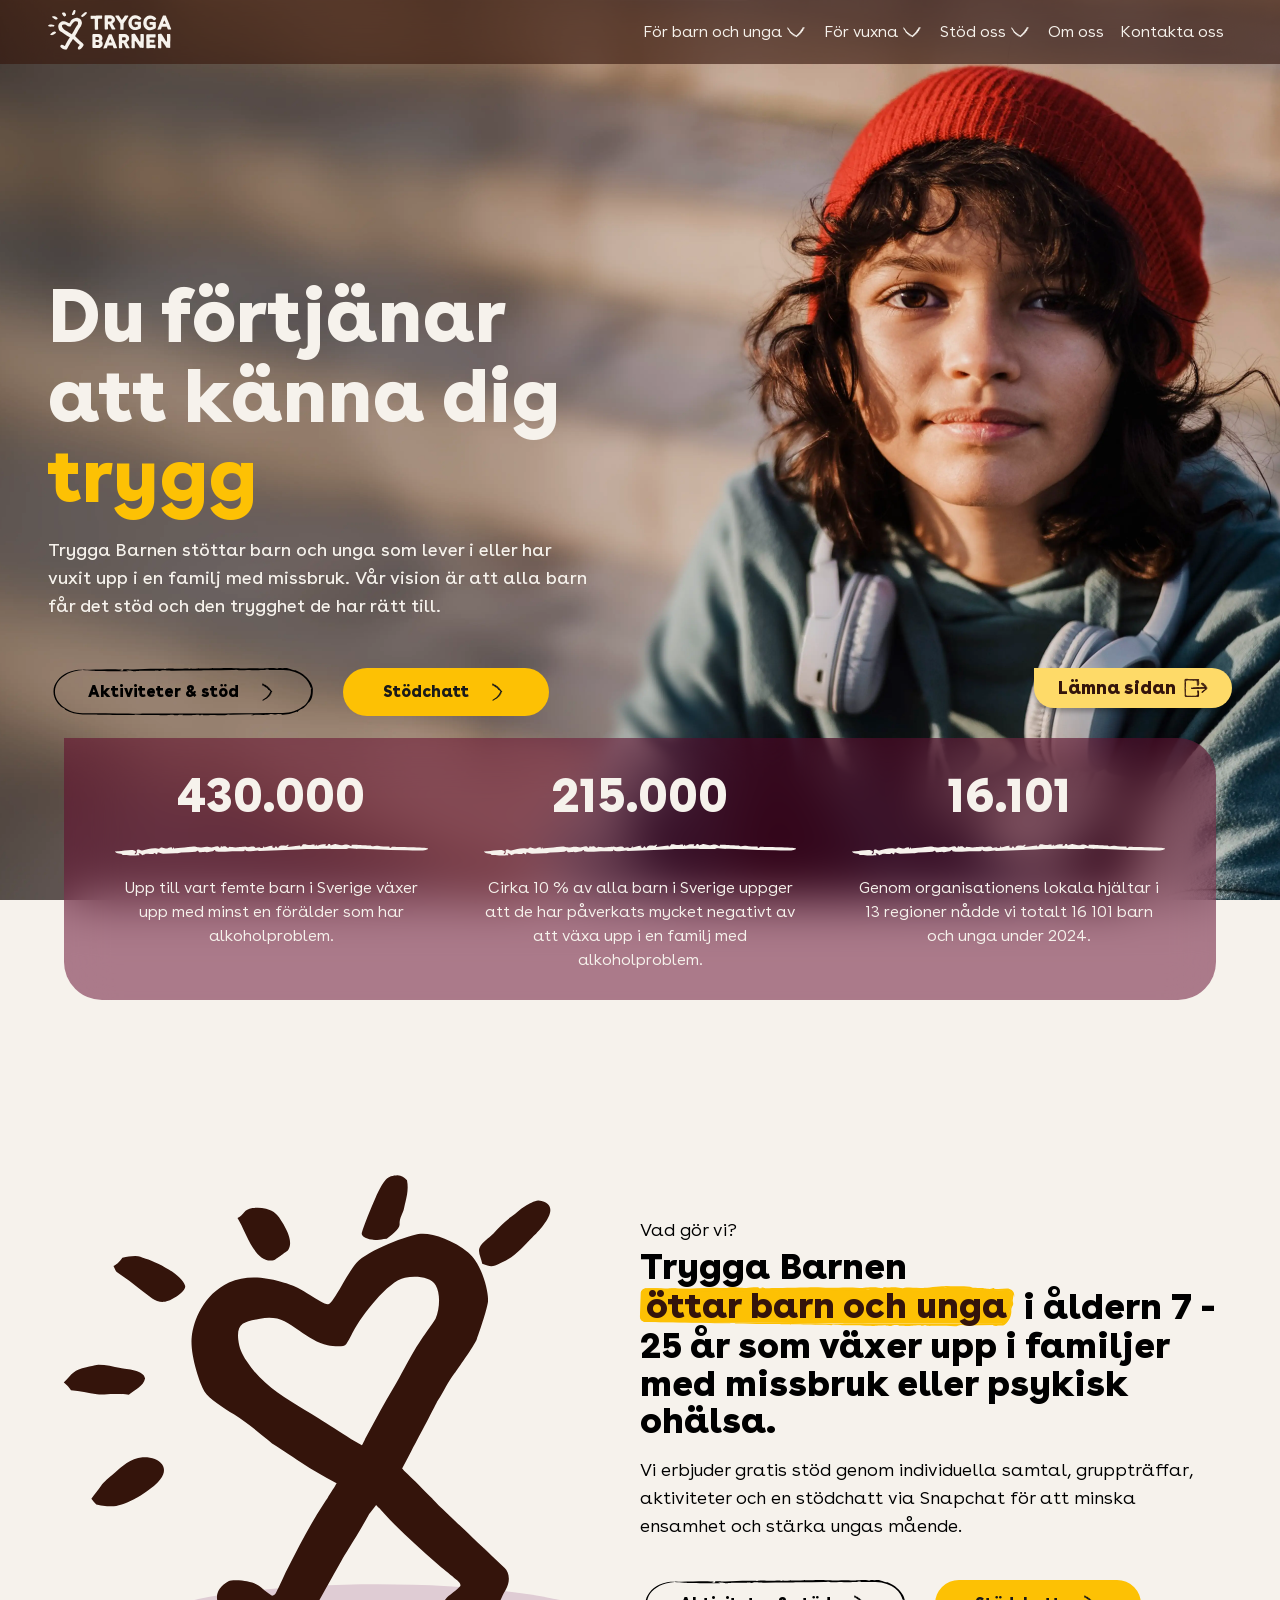
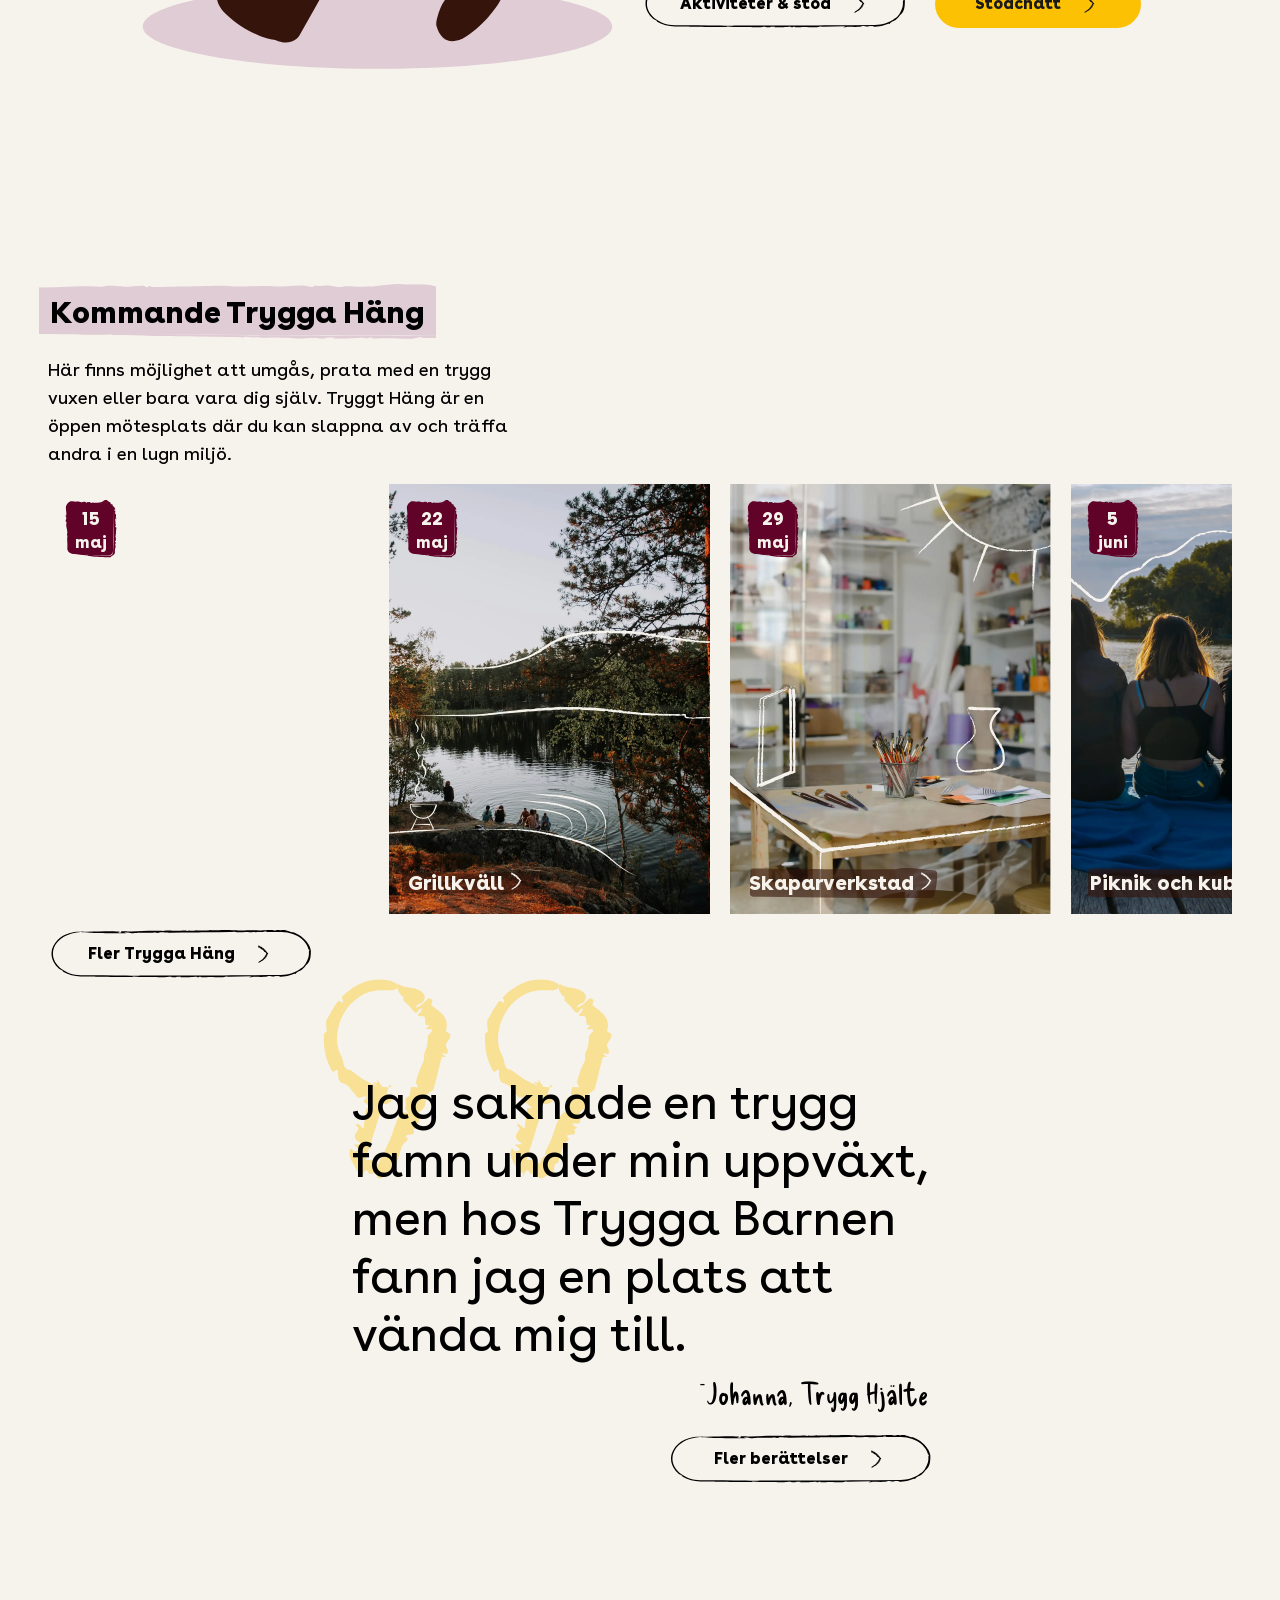
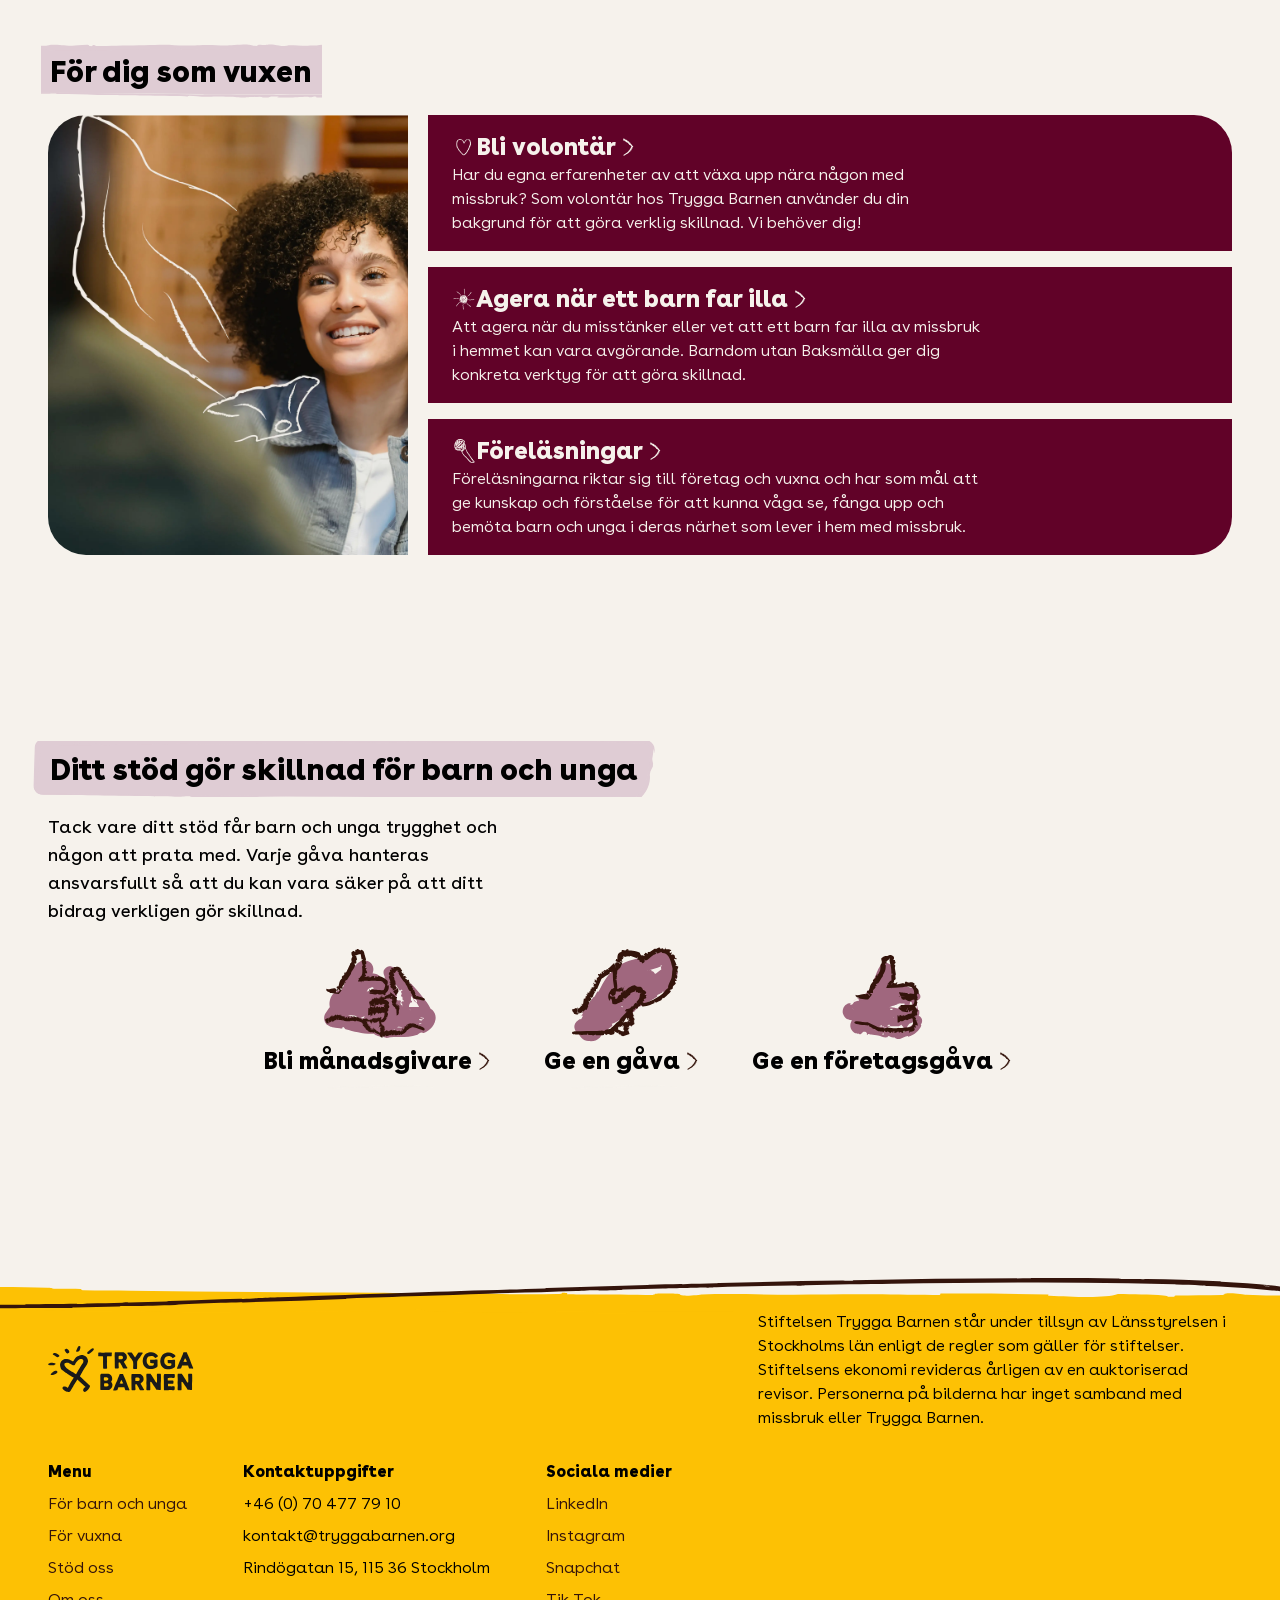
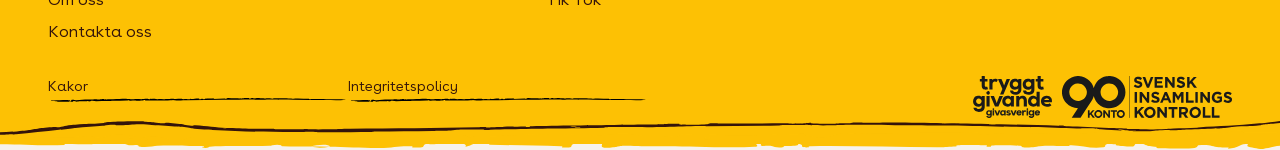
==== commit c1a8b57b: "stödverksamhet" ====
--- a/index.html
+++ b/index.html
@@ -294,8 +294,8 @@
                     <div class="text title-event">
                         <h3 class="heading-xl">Prova på badminton</h3>
                         <!--icon-->    
-                        <svg width="24" height="24" viewBox="0 0 24 24" fill="currentColor" xmlns="http://www.w3.org/2000/svg">
-                            <path d="M13.9562 16.2388C14.0976 16.9985 14.4239 16.7644 13.6382 16.8669C12.9897 16.9507 14.0517 17.5797 12.6819 17.213C12.8739 17.4313 12.8053 17.3549 13.0687 17.5886C13.0723 17.7361 12.0301 18.3468 11.8754 18.5108C11.7797 18.469 11.684 18.4273 11.5883 18.3855C11.5631 18.4625 11.4916 18.8283 11.444 18.8362C11.0477 18.906 10.8168 19.0649 10.5705 19.2693C10.3389 19.1223 10.4272 19.1844 10.1889 18.9891C10.0899 19.0292 10.19 19.1413 10.3526 19.3551C10.0887 19.5606 8.25659 21.0013 7.70276 20.745C7.64438 20.6974 7.58601 20.6498 7.52763 20.6022C7.34868 20.3046 7.43465 20.189 7.51883 20.0769C7.75714 19.7574 8.19837 19.5962 8.52499 19.3526C9.23883 18.8207 9.93292 18.2758 10.6752 17.7679C10.9476 17.5811 11.2108 17.3884 11.4375 17.1617C11.5458 17.0529 11.5994 16.8815 11.7492 16.8098C11.9506 16.7134 12.381 16.8127 12.1978 16.4169C12.0424 16.0822 13.0732 15.318 13.2484 15.1327C13.4454 14.9261 13.5637 14.6536 13.7418 14.4315C13.8727 14.2685 14.0858 14.1718 14.1974 13.9937C14.3118 13.8124 14.3121 13.5387 14.4174 13.3499C14.8184 12.6278 15.2645 11.9417 15.6789 11.2296L15.6943 11.7877C15.5435 11.6748 15.3912 11.5634 15.2366 11.4543C15.2431 11.4341 15.3352 11.1639 15.3332 11.1631C15.1573 11.039 14.4645 10.9763 14.5992 10.6157C14.6954 10.5082 14.7916 10.4007 14.8878 10.2932C14.871 10.2805 14.8541 10.2678 14.8373 10.2551C14.6198 10.4636 14.7286 10.3566 14.5133 10.5745C14.3156 10.5285 14.1574 10.3077 13.9793 10.1098C13.6909 9.79059 12.8775 9.61551 12.9134 9.013C12.916 8.96583 13.1126 8.7853 13.2127 8.68468C13.1996 8.67128 13.1866 8.65788 13.1736 8.64448C13.0555 8.71312 12.7924 8.88874 12.7655 8.85155C12.6163 8.65031 11.9664 9.07277 12.2663 8.5039C12.1231 8.39453 11.8184 8.486 11.7975 8.31536C11.926 8.14366 11.9904 8.06788 12.1386 7.89007C12.1335 7.87128 12.1283 7.85249 12.1232 7.83371C12.0216 7.87701 11.8945 7.93178 11.7414 7.99741C11.3824 7.84007 11.0552 7.63089 10.817 7.35498C10.7436 7.26981 10.3989 7.36147 10.3665 7.31424C10.1518 7.01199 9.75487 6.9014 9.52327 6.62536C9.50679 6.60634 9.55542 6.4298 9.55284 6.41706C9.52616 6.28597 9.69319 6.03399 9.51604 6.06689C9.40236 6.1668 9.28868 6.26671 9.175 6.36662C9.1317 6.37767 9.08841 6.38872 9.04512 6.39977C9.11768 6.22002 9.11576 6.24227 9.2538 6.01794C9.02887 6.04578 8.96911 6.21197 8.90314 6.18611C8.81846 6.15321 8.69805 5.69146 8.59754 5.71015C8.41126 5.74481 8.21667 5.89912 8.02553 5.84586C8.05654 5.80226 8.08756 5.75865 8.11857 5.71505C8.36756 5.36318 8.40939 5.32911 8.40023 5.17811C8.35857 5.19281 8.31691 5.20751 8.27525 5.22221C8.15734 5.37375 8.04973 5.51064 7.92727 5.66305C7.62341 5.79958 7.23888 4.82461 7.12693 4.62576C7.20475 4.50297 7.27557 4.38555 7.33986 4.26981C7.32235 4.25312 7.30484 4.23644 7.28734 4.21976C7.25792 4.06008 7.30198 3.79572 7.48269 3.48688C7.61133 3.37672 7.73997 3.26656 7.8686 3.1564C7.60926 3.96666 9.70351 3.37518 8.60087 4.67345C8.56915 4.69307 8.53742 4.7127 8.5057 4.73233C8.27962 4.87308 8.16227 4.92816 7.94221 5.14097C7.94289 5.17166 7.94356 5.20236 7.94424 5.23306C8.32664 5.04718 8.73936 4.60949 9.15717 4.20867C9.73054 4.06596 9.06373 4.58589 9.3183 4.63668C9.79257 4.73249 10.5307 4.49926 10.6103 4.99487C10.6526 5.25953 10.6327 5.22136 11.0627 4.97476C11.2466 5.12018 11.0795 5.31653 11.1346 5.54634C11.1529 5.62281 11.5714 5.38968 11.6804 5.51688C11.5247 5.72249 11.5965 5.63899 11.3685 5.85622C11.3669 5.88062 11.3653 5.90503 11.3636 5.92943C11.5843 5.78285 11.4713 5.86684 11.7126 5.64237C11.7147 5.66082 11.7169 5.67926 11.719 5.69771C11.6568 5.77376 11.5945 5.84982 11.5322 5.92588C11.5765 6.04699 13.1377 6.56168 13.1146 6.65261C12.8275 7.7645 13.9384 6.71744 13.7397 7.80042C13.7255 7.86952 14.3074 7.66607 14.3899 7.83641C14.3102 8.02856 14.2794 8.05296 14.0957 8.30434C14.1012 8.32876 14.1067 8.35318 14.1122 8.37759C14.3583 8.20245 14.2748 8.26625 14.5264 8.04989C14.5441 8.05637 14.5618 8.06284 14.5795 8.06931C14.5493 8.12848 14.519 8.18765 14.4888 8.24682C14.7157 8.20687 14.7519 8.15539 14.8036 8.27019C14.6596 8.51677 14.5114 8.72183 14.5134 8.85232C14.6245 8.79255 14.7357 8.73278 14.8469 8.67301C14.9364 8.8181 14.8246 9.1145 15.0365 9.19981C15.1275 9.23661 15.6938 9.57139 15.7254 9.50644C15.3679 10.2425 16.643 9.45266 15.8962 10.4357C16.0488 10.4437 16.1549 10.4466 16.2756 10.4877C16.1522 10.7676 16.1272 10.7411 16.1974 10.8457C16.4093 10.7483 16.5193 10.6511 16.7768 10.4524C16.7855 10.4621 16.7941 10.4717 16.8028 10.4814C16.7155 10.5565 16.6281 10.6316 16.5408 10.7067C16.5063 10.8307 16.592 10.8415 16.721 10.8214L17.2838 11.2503L16.7574 12.1378C16.8164 12.3506 16.9779 12.6762 16.8042 12.7899C16.7754 12.772 16.7466 12.7541 16.7178 12.7362C16.6615 12.6537 16.6052 12.5713 16.5489 12.4889C16.3171 12.3815 16.2744 12.3928 16.0924 12.3492C16.2336 12.5367 16.2673 12.5666 16.4551 12.7687C16.4631 12.8007 16.4711 12.8327 16.4791 12.8647C16.2935 12.7481 16.1418 12.6565 15.9689 12.5657C15.9745 12.5965 15.9801 12.6272 15.9858 12.6579C17.0488 13.7458 15.8943 13.2829 16.2041 13.7348C16.2516 13.7812 16.299 13.8277 16.3464 13.8741C16.3322 13.9021 16.318 13.9301 16.3038 13.9581C16.2457 13.9142 16.1875 13.8704 16.1293 13.8266C16.0239 13.6952 15.9186 13.5637 15.8132 13.4323C15.7804 13.415 15.7477 13.3978 15.7149 13.3806C15.6596 13.7422 15.5502 14.0421 15.5105 14.4187C15.3237 14.3278 15.4004 14.3703 15.1777 14.2142C15.1722 14.2329 15.1666 14.2516 15.1611 14.2703C15.3486 14.4849 15.5344 14.6987 15.7188 14.9124C15.6269 15.1733 15.0703 14.9399 15.1306 15.3011C15.1569 15.4626 15.1407 15.485 15.0111 15.4932C14.8215 15.3328 14.8353 15.3314 14.6479 15.2169C14.6483 15.2371 14.6488 15.2573 14.6492 15.2776C14.7413 15.3717 14.8333 15.4658 14.9254 15.56C14.9141 15.5724 14.9028 15.5848 14.8916 15.5972C14.7941 15.5256 14.6966 15.4541 14.5991 15.3826C14.5303 15.7376 14.9703 15.9666 14.5239 16.187C14.4859 16.1694 14.4478 16.1519 14.4098 16.1343C14.3166 16.0299 14.2233 15.9255 14.1301 15.8211C14.0187 15.8562 14.0148 15.8442 14.0706 16.0088C14.2294 16.1845 14.2691 16.227 14.4465 16.4034C14.3988 16.5361 14.3501 16.4875 13.9562 16.2388Z" fill="#currentColor"/>
+                        <svg class="icon">
+                            <use href="img/sprite.svg#arrow-right"></use>
                         </svg>
                     </div>    
                 </div>
@@ -318,8 +318,8 @@
                     <div class="text title-event">
                         <h3 class="heading-xl">Grillkväll</h3>
                         <!--icon-->    
-                        <svg width="24" height="24" viewBox="0 0 24 24" fill="currentColor" xmlns="http://www.w3.org/2000/svg">
-                            <path d="M13.9562 16.2388C14.0976 16.9985 14.4239 16.7644 13.6382 16.8669C12.9897 16.9507 14.0517 17.5797 12.6819 17.213C12.8739 17.4313 12.8053 17.3549 13.0687 17.5886C13.0723 17.7361 12.0301 18.3468 11.8754 18.5108C11.7797 18.469 11.684 18.4273 11.5883 18.3855C11.5631 18.4625 11.4916 18.8283 11.444 18.8362C11.0477 18.906 10.8168 19.0649 10.5705 19.2693C10.3389 19.1223 10.4272 19.1844 10.1889 18.9891C10.0899 19.0292 10.19 19.1413 10.3526 19.3551C10.0887 19.5606 8.25659 21.0013 7.70276 20.745C7.64438 20.6974 7.58601 20.6498 7.52763 20.6022C7.34868 20.3046 7.43465 20.189 7.51883 20.0769C7.75714 19.7574 8.19837 19.5962 8.52499 19.3526C9.23883 18.8207 9.93292 18.2758 10.6752 17.7679C10.9476 17.5811 11.2108 17.3884 11.4375 17.1617C11.5458 17.0529 11.5994 16.8815 11.7492 16.8098C11.9506 16.7134 12.381 16.8127 12.1978 16.4169C12.0424 16.0822 13.0732 15.318 13.2484 15.1327C13.4454 14.9261 13.5637 14.6536 13.7418 14.4315C13.8727 14.2685 14.0858 14.1718 14.1974 13.9937C14.3118 13.8124 14.3121 13.5387 14.4174 13.3499C14.8184 12.6278 15.2645 11.9417 15.6789 11.2296L15.6943 11.7877C15.5435 11.6748 15.3912 11.5634 15.2366 11.4543C15.2431 11.4341 15.3352 11.1639 15.3332 11.1631C15.1573 11.039 14.4645 10.9763 14.5992 10.6157C14.6954 10.5082 14.7916 10.4007 14.8878 10.2932C14.871 10.2805 14.8541 10.2678 14.8373 10.2551C14.6198 10.4636 14.7286 10.3566 14.5133 10.5745C14.3156 10.5285 14.1574 10.3077 13.9793 10.1098C13.6909 9.79059 12.8775 9.61551 12.9134 9.013C12.916 8.96583 13.1126 8.7853 13.2127 8.68468C13.1996 8.67128 13.1866 8.65788 13.1736 8.64448C13.0555 8.71312 12.7924 8.88874 12.7655 8.85155C12.6163 8.65031 11.9664 9.07277 12.2663 8.5039C12.1231 8.39453 11.8184 8.486 11.7975 8.31536C11.926 8.14366 11.9904 8.06788 12.1386 7.89007C12.1335 7.87128 12.1283 7.85249 12.1232 7.83371C12.0216 7.87701 11.8945 7.93178 11.7414 7.99741C11.3824 7.84007 11.0552 7.63089 10.817 7.35498C10.7436 7.26981 10.3989 7.36147 10.3665 7.31424C10.1518 7.01199 9.75487 6.9014 9.52327 6.62536C9.50679 6.60634 9.55542 6.4298 9.55284 6.41706C9.52616 6.28597 9.69319 6.03399 9.51604 6.06689C9.40236 6.1668 9.28868 6.26671 9.175 6.36662C9.1317 6.37767 9.08841 6.38872 9.04512 6.39977C9.11768 6.22002 9.11576 6.24227 9.2538 6.01794C9.02887 6.04578 8.96911 6.21197 8.90314 6.18611C8.81846 6.15321 8.69805 5.69146 8.59754 5.71015C8.41126 5.74481 8.21667 5.89912 8.02553 5.84586C8.05654 5.80226 8.08756 5.75865 8.11857 5.71505C8.36756 5.36318 8.40939 5.32911 8.40023 5.17811C8.35857 5.19281 8.31691 5.20751 8.27525 5.22221C8.15734 5.37375 8.04973 5.51064 7.92727 5.66305C7.62341 5.79958 7.23888 4.82461 7.12693 4.62576C7.20475 4.50297 7.27557 4.38555 7.33986 4.26981C7.32235 4.25312 7.30484 4.23644 7.28734 4.21976C7.25792 4.06008 7.30198 3.79572 7.48269 3.48688C7.61133 3.37672 7.73997 3.26656 7.8686 3.1564C7.60926 3.96666 9.70351 3.37518 8.60087 4.67345C8.56915 4.69307 8.53742 4.7127 8.5057 4.73233C8.27962 4.87308 8.16227 4.92816 7.94221 5.14097C7.94289 5.17166 7.94356 5.20236 7.94424 5.23306C8.32664 5.04718 8.73936 4.60949 9.15717 4.20867C9.73054 4.06596 9.06373 4.58589 9.3183 4.63668C9.79257 4.73249 10.5307 4.49926 10.6103 4.99487C10.6526 5.25953 10.6327 5.22136 11.0627 4.97476C11.2466 5.12018 11.0795 5.31653 11.1346 5.54634C11.1529 5.62281 11.5714 5.38968 11.6804 5.51688C11.5247 5.72249 11.5965 5.63899 11.3685 5.85622C11.3669 5.88062 11.3653 5.90503 11.3636 5.92943C11.5843 5.78285 11.4713 5.86684 11.7126 5.64237C11.7147 5.66082 11.7169 5.67926 11.719 5.69771C11.6568 5.77376 11.5945 5.84982 11.5322 5.92588C11.5765 6.04699 13.1377 6.56168 13.1146 6.65261C12.8275 7.7645 13.9384 6.71744 13.7397 7.80042C13.7255 7.86952 14.3074 7.66607 14.3899 7.83641C14.3102 8.02856 14.2794 8.05296 14.0957 8.30434C14.1012 8.32876 14.1067 8.35318 14.1122 8.37759C14.3583 8.20245 14.2748 8.26625 14.5264 8.04989C14.5441 8.05637 14.5618 8.06284 14.5795 8.06931C14.5493 8.12848 14.519 8.18765 14.4888 8.24682C14.7157 8.20687 14.7519 8.15539 14.8036 8.27019C14.6596 8.51677 14.5114 8.72183 14.5134 8.85232C14.6245 8.79255 14.7357 8.73278 14.8469 8.67301C14.9364 8.8181 14.8246 9.1145 15.0365 9.19981C15.1275 9.23661 15.6938 9.57139 15.7254 9.50644C15.3679 10.2425 16.643 9.45266 15.8962 10.4357C16.0488 10.4437 16.1549 10.4466 16.2756 10.4877C16.1522 10.7676 16.1272 10.7411 16.1974 10.8457C16.4093 10.7483 16.5193 10.6511 16.7768 10.4524C16.7855 10.4621 16.7941 10.4717 16.8028 10.4814C16.7155 10.5565 16.6281 10.6316 16.5408 10.7067C16.5063 10.8307 16.592 10.8415 16.721 10.8214L17.2838 11.2503L16.7574 12.1378C16.8164 12.3506 16.9779 12.6762 16.8042 12.7899C16.7754 12.772 16.7466 12.7541 16.7178 12.7362C16.6615 12.6537 16.6052 12.5713 16.5489 12.4889C16.3171 12.3815 16.2744 12.3928 16.0924 12.3492C16.2336 12.5367 16.2673 12.5666 16.4551 12.7687C16.4631 12.8007 16.4711 12.8327 16.4791 12.8647C16.2935 12.7481 16.1418 12.6565 15.9689 12.5657C15.9745 12.5965 15.9801 12.6272 15.9858 12.6579C17.0488 13.7458 15.8943 13.2829 16.2041 13.7348C16.2516 13.7812 16.299 13.8277 16.3464 13.8741C16.3322 13.9021 16.318 13.9301 16.3038 13.9581C16.2457 13.9142 16.1875 13.8704 16.1293 13.8266C16.0239 13.6952 15.9186 13.5637 15.8132 13.4323C15.7804 13.415 15.7477 13.3978 15.7149 13.3806C15.6596 13.7422 15.5502 14.0421 15.5105 14.4187C15.3237 14.3278 15.4004 14.3703 15.1777 14.2142C15.1722 14.2329 15.1666 14.2516 15.1611 14.2703C15.3486 14.4849 15.5344 14.6987 15.7188 14.9124C15.6269 15.1733 15.0703 14.9399 15.1306 15.3011C15.1569 15.4626 15.1407 15.485 15.0111 15.4932C14.8215 15.3328 14.8353 15.3314 14.6479 15.2169C14.6483 15.2371 14.6488 15.2573 14.6492 15.2776C14.7413 15.3717 14.8333 15.4658 14.9254 15.56C14.9141 15.5724 14.9028 15.5848 14.8916 15.5972C14.7941 15.5256 14.6966 15.4541 14.5991 15.3826C14.5303 15.7376 14.9703 15.9666 14.5239 16.187C14.4859 16.1694 14.4478 16.1519 14.4098 16.1343C14.3166 16.0299 14.2233 15.9255 14.1301 15.8211C14.0187 15.8562 14.0148 15.8442 14.0706 16.0088C14.2294 16.1845 14.2691 16.227 14.4465 16.4034C14.3988 16.5361 14.3501 16.4875 13.9562 16.2388Z" fill="#currentColor"/>
+                        <svg class="icon">
+                            <use href="img/sprite.svg#arrow-right"></use>
                         </svg>
                     </div>    
                 </div>
@@ -342,8 +342,8 @@
                     <div class="text title-event">
                         <h3 class="heading-xl">Skaparverkstad</h3>
                         <!--icon-->    
-                        <svg width="24" height="24" viewBox="0 0 24 24" fill="currentColor" xmlns="http://www.w3.org/2000/svg">
-                            <path d="M13.9562 16.2388C14.0976 16.9985 14.4239 16.7644 13.6382 16.8669C12.9897 16.9507 14.0517 17.5797 12.6819 17.213C12.8739 17.4313 12.8053 17.3549 13.0687 17.5886C13.0723 17.7361 12.0301 18.3468 11.8754 18.5108C11.7797 18.469 11.684 18.4273 11.5883 18.3855C11.5631 18.4625 11.4916 18.8283 11.444 18.8362C11.0477 18.906 10.8168 19.0649 10.5705 19.2693C10.3389 19.1223 10.4272 19.1844 10.1889 18.9891C10.0899 19.0292 10.19 19.1413 10.3526 19.3551C10.0887 19.5606 8.25659 21.0013 7.70276 20.745C7.64438 20.6974 7.58601 20.6498 7.52763 20.6022C7.34868 20.3046 7.43465 20.189 7.51883 20.0769C7.75714 19.7574 8.19837 19.5962 8.52499 19.3526C9.23883 18.8207 9.93292 18.2758 10.6752 17.7679C10.9476 17.5811 11.2108 17.3884 11.4375 17.1617C11.5458 17.0529 11.5994 16.8815 11.7492 16.8098C11.9506 16.7134 12.381 16.8127 12.1978 16.4169C12.0424 16.0822 13.0732 15.318 13.2484 15.1327C13.4454 14.9261 13.5637 14.6536 13.7418 14.4315C13.8727 14.2685 14.0858 14.1718 14.1974 13.9937C14.3118 13.8124 14.3121 13.5387 14.4174 13.3499C14.8184 12.6278 15.2645 11.9417 15.6789 11.2296L15.6943 11.7877C15.5435 11.6748 15.3912 11.5634 15.2366 11.4543C15.2431 11.4341 15.3352 11.1639 15.3332 11.1631C15.1573 11.039 14.4645 10.9763 14.5992 10.6157C14.6954 10.5082 14.7916 10.4007 14.8878 10.2932C14.871 10.2805 14.8541 10.2678 14.8373 10.2551C14.6198 10.4636 14.7286 10.3566 14.5133 10.5745C14.3156 10.5285 14.1574 10.3077 13.9793 10.1098C13.6909 9.79059 12.8775 9.61551 12.9134 9.013C12.916 8.96583 13.1126 8.7853 13.2127 8.68468C13.1996 8.67128 13.1866 8.65788 13.1736 8.64448C13.0555 8.71312 12.7924 8.88874 12.7655 8.85155C12.6163 8.65031 11.9664 9.07277 12.2663 8.5039C12.1231 8.39453 11.8184 8.486 11.7975 8.31536C11.926 8.14366 11.9904 8.06788 12.1386 7.89007C12.1335 7.87128 12.1283 7.85249 12.1232 7.83371C12.0216 7.87701 11.8945 7.93178 11.7414 7.99741C11.3824 7.84007 11.0552 7.63089 10.817 7.35498C10.7436 7.26981 10.3989 7.36147 10.3665 7.31424C10.1518 7.01199 9.75487 6.9014 9.52327 6.62536C9.50679 6.60634 9.55542 6.4298 9.55284 6.41706C9.52616 6.28597 9.69319 6.03399 9.51604 6.06689C9.40236 6.1668 9.28868 6.26671 9.175 6.36662C9.1317 6.37767 9.08841 6.38872 9.04512 6.39977C9.11768 6.22002 9.11576 6.24227 9.2538 6.01794C9.02887 6.04578 8.96911 6.21197 8.90314 6.18611C8.81846 6.15321 8.69805 5.69146 8.59754 5.71015C8.41126 5.74481 8.21667 5.89912 8.02553 5.84586C8.05654 5.80226 8.08756 5.75865 8.11857 5.71505C8.36756 5.36318 8.40939 5.32911 8.40023 5.17811C8.35857 5.19281 8.31691 5.20751 8.27525 5.22221C8.15734 5.37375 8.04973 5.51064 7.92727 5.66305C7.62341 5.79958 7.23888 4.82461 7.12693 4.62576C7.20475 4.50297 7.27557 4.38555 7.33986 4.26981C7.32235 4.25312 7.30484 4.23644 7.28734 4.21976C7.25792 4.06008 7.30198 3.79572 7.48269 3.48688C7.61133 3.37672 7.73997 3.26656 7.8686 3.1564C7.60926 3.96666 9.70351 3.37518 8.60087 4.67345C8.56915 4.69307 8.53742 4.7127 8.5057 4.73233C8.27962 4.87308 8.16227 4.92816 7.94221 5.14097C7.94289 5.17166 7.94356 5.20236 7.94424 5.23306C8.32664 5.04718 8.73936 4.60949 9.15717 4.20867C9.73054 4.06596 9.06373 4.58589 9.3183 4.63668C9.79257 4.73249 10.5307 4.49926 10.6103 4.99487C10.6526 5.25953 10.6327 5.22136 11.0627 4.97476C11.2466 5.12018 11.0795 5.31653 11.1346 5.54634C11.1529 5.62281 11.5714 5.38968 11.6804 5.51688C11.5247 5.72249 11.5965 5.63899 11.3685 5.85622C11.3669 5.88062 11.3653 5.90503 11.3636 5.92943C11.5843 5.78285 11.4713 5.86684 11.7126 5.64237C11.7147 5.66082 11.7169 5.67926 11.719 5.69771C11.6568 5.77376 11.5945 5.84982 11.5322 5.92588C11.5765 6.04699 13.1377 6.56168 13.1146 6.65261C12.8275 7.7645 13.9384 6.71744 13.7397 7.80042C13.7255 7.86952 14.3074 7.66607 14.3899 7.83641C14.3102 8.02856 14.2794 8.05296 14.0957 8.30434C14.1012 8.32876 14.1067 8.35318 14.1122 8.37759C14.3583 8.20245 14.2748 8.26625 14.5264 8.04989C14.5441 8.05637 14.5618 8.06284 14.5795 8.06931C14.5493 8.12848 14.519 8.18765 14.4888 8.24682C14.7157 8.20687 14.7519 8.15539 14.8036 8.27019C14.6596 8.51677 14.5114 8.72183 14.5134 8.85232C14.6245 8.79255 14.7357 8.73278 14.8469 8.67301C14.9364 8.8181 14.8246 9.1145 15.0365 9.19981C15.1275 9.23661 15.6938 9.57139 15.7254 9.50644C15.3679 10.2425 16.643 9.45266 15.8962 10.4357C16.0488 10.4437 16.1549 10.4466 16.2756 10.4877C16.1522 10.7676 16.1272 10.7411 16.1974 10.8457C16.4093 10.7483 16.5193 10.6511 16.7768 10.4524C16.7855 10.4621 16.7941 10.4717 16.8028 10.4814C16.7155 10.5565 16.6281 10.6316 16.5408 10.7067C16.5063 10.8307 16.592 10.8415 16.721 10.8214L17.2838 11.2503L16.7574 12.1378C16.8164 12.3506 16.9779 12.6762 16.8042 12.7899C16.7754 12.772 16.7466 12.7541 16.7178 12.7362C16.6615 12.6537 16.6052 12.5713 16.5489 12.4889C16.3171 12.3815 16.2744 12.3928 16.0924 12.3492C16.2336 12.5367 16.2673 12.5666 16.4551 12.7687C16.4631 12.8007 16.4711 12.8327 16.4791 12.8647C16.2935 12.7481 16.1418 12.6565 15.9689 12.5657C15.9745 12.5965 15.9801 12.6272 15.9858 12.6579C17.0488 13.7458 15.8943 13.2829 16.2041 13.7348C16.2516 13.7812 16.299 13.8277 16.3464 13.8741C16.3322 13.9021 16.318 13.9301 16.3038 13.9581C16.2457 13.9142 16.1875 13.8704 16.1293 13.8266C16.0239 13.6952 15.9186 13.5637 15.8132 13.4323C15.7804 13.415 15.7477 13.3978 15.7149 13.3806C15.6596 13.7422 15.5502 14.0421 15.5105 14.4187C15.3237 14.3278 15.4004 14.3703 15.1777 14.2142C15.1722 14.2329 15.1666 14.2516 15.1611 14.2703C15.3486 14.4849 15.5344 14.6987 15.7188 14.9124C15.6269 15.1733 15.0703 14.9399 15.1306 15.3011C15.1569 15.4626 15.1407 15.485 15.0111 15.4932C14.8215 15.3328 14.8353 15.3314 14.6479 15.2169C14.6483 15.2371 14.6488 15.2573 14.6492 15.2776C14.7413 15.3717 14.8333 15.4658 14.9254 15.56C14.9141 15.5724 14.9028 15.5848 14.8916 15.5972C14.7941 15.5256 14.6966 15.4541 14.5991 15.3826C14.5303 15.7376 14.9703 15.9666 14.5239 16.187C14.4859 16.1694 14.4478 16.1519 14.4098 16.1343C14.3166 16.0299 14.2233 15.9255 14.1301 15.8211C14.0187 15.8562 14.0148 15.8442 14.0706 16.0088C14.2294 16.1845 14.2691 16.227 14.4465 16.4034C14.3988 16.5361 14.3501 16.4875 13.9562 16.2388Z" fill="#currentColor"/>
+                        <svg class="icon">
+                            <use href="img/sprite.svg#arrow-right"></use>
                         </svg>
                     </div>    
                 </div>
@@ -366,8 +366,8 @@
                     <div class="text title-event">
                         <h3 class="heading-xl">Piknik och kubb</h3>
                         <!--icon-->    
-                        <svg width="24" height="24" viewBox="0 0 24 24" fill="currentColor" xmlns="http://www.w3.org/2000/svg">
-                            <path d="M13.9562 16.2388C14.0976 16.9985 14.4239 16.7644 13.6382 16.8669C12.9897 16.9507 14.0517 17.5797 12.6819 17.213C12.8739 17.4313 12.8053 17.3549 13.0687 17.5886C13.0723 17.7361 12.0301 18.3468 11.8754 18.5108C11.7797 18.469 11.684 18.4273 11.5883 18.3855C11.5631 18.4625 11.4916 18.8283 11.444 18.8362C11.0477 18.906 10.8168 19.0649 10.5705 19.2693C10.3389 19.1223 10.4272 19.1844 10.1889 18.9891C10.0899 19.0292 10.19 19.1413 10.3526 19.3551C10.0887 19.5606 8.25659 21.0013 7.70276 20.745C7.64438 20.6974 7.58601 20.6498 7.52763 20.6022C7.34868 20.3046 7.43465 20.189 7.51883 20.0769C7.75714 19.7574 8.19837 19.5962 8.52499 19.3526C9.23883 18.8207 9.93292 18.2758 10.6752 17.7679C10.9476 17.5811 11.2108 17.3884 11.4375 17.1617C11.5458 17.0529 11.5994 16.8815 11.7492 16.8098C11.9506 16.7134 12.381 16.8127 12.1978 16.4169C12.0424 16.0822 13.0732 15.318 13.2484 15.1327C13.4454 14.9261 13.5637 14.6536 13.7418 14.4315C13.8727 14.2685 14.0858 14.1718 14.1974 13.9937C14.3118 13.8124 14.3121 13.5387 14.4174 13.3499C14.8184 12.6278 15.2645 11.9417 15.6789 11.2296L15.6943 11.7877C15.5435 11.6748 15.3912 11.5634 15.2366 11.4543C15.2431 11.4341 15.3352 11.1639 15.3332 11.1631C15.1573 11.039 14.4645 10.9763 14.5992 10.6157C14.6954 10.5082 14.7916 10.4007 14.8878 10.2932C14.871 10.2805 14.8541 10.2678 14.8373 10.2551C14.6198 10.4636 14.7286 10.3566 14.5133 10.5745C14.3156 10.5285 14.1574 10.3077 13.9793 10.1098C13.6909 9.79059 12.8775 9.61551 12.9134 9.013C12.916 8.96583 13.1126 8.7853 13.2127 8.68468C13.1996 8.67128 13.1866 8.65788 13.1736 8.64448C13.0555 8.71312 12.7924 8.88874 12.7655 8.85155C12.6163 8.65031 11.9664 9.07277 12.2663 8.5039C12.1231 8.39453 11.8184 8.486 11.7975 8.31536C11.926 8.14366 11.9904 8.06788 12.1386 7.89007C12.1335 7.87128 12.1283 7.85249 12.1232 7.83371C12.0216 7.87701 11.8945 7.93178 11.7414 7.99741C11.3824 7.84007 11.0552 7.63089 10.817 7.35498C10.7436 7.26981 10.3989 7.36147 10.3665 7.31424C10.1518 7.01199 9.75487 6.9014 9.52327 6.62536C9.50679 6.60634 9.55542 6.4298 9.55284 6.41706C9.52616 6.28597 9.69319 6.03399 9.51604 6.06689C9.40236 6.1668 9.28868 6.26671 9.175 6.36662C9.1317 6.37767 9.08841 6.38872 9.04512 6.39977C9.11768 6.22002 9.11576 6.24227 9.2538 6.01794C9.02887 6.04578 8.96911 6.21197 8.90314 6.18611C8.81846 6.15321 8.69805 5.69146 8.59754 5.71015C8.41126 5.74481 8.21667 5.89912 8.02553 5.84586C8.05654 5.80226 8.08756 5.75865 8.11857 5.71505C8.36756 5.36318 8.40939 5.32911 8.40023 5.17811C8.35857 5.19281 8.31691 5.20751 8.27525 5.22221C8.15734 5.37375 8.04973 5.51064 7.92727 5.66305C7.62341 5.79958 7.23888 4.82461 7.12693 4.62576C7.20475 4.50297 7.27557 4.38555 7.33986 4.26981C7.32235 4.25312 7.30484 4.23644 7.28734 4.21976C7.25792 4.06008 7.30198 3.79572 7.48269 3.48688C7.61133 3.37672 7.73997 3.26656 7.8686 3.1564C7.60926 3.96666 9.70351 3.37518 8.60087 4.67345C8.56915 4.69307 8.53742 4.7127 8.5057 4.73233C8.27962 4.87308 8.16227 4.92816 7.94221 5.14097C7.94289 5.17166 7.94356 5.20236 7.94424 5.23306C8.32664 5.04718 8.73936 4.60949 9.15717 4.20867C9.73054 4.06596 9.06373 4.58589 9.3183 4.63668C9.79257 4.73249 10.5307 4.49926 10.6103 4.99487C10.6526 5.25953 10.6327 5.22136 11.0627 4.97476C11.2466 5.12018 11.0795 5.31653 11.1346 5.54634C11.1529 5.62281 11.5714 5.38968 11.6804 5.51688C11.5247 5.72249 11.5965 5.63899 11.3685 5.85622C11.3669 5.88062 11.3653 5.90503 11.3636 5.92943C11.5843 5.78285 11.4713 5.86684 11.7126 5.64237C11.7147 5.66082 11.7169 5.67926 11.719 5.69771C11.6568 5.77376 11.5945 5.84982 11.5322 5.92588C11.5765 6.04699 13.1377 6.56168 13.1146 6.65261C12.8275 7.7645 13.9384 6.71744 13.7397 7.80042C13.7255 7.86952 14.3074 7.66607 14.3899 7.83641C14.3102 8.02856 14.2794 8.05296 14.0957 8.30434C14.1012 8.32876 14.1067 8.35318 14.1122 8.37759C14.3583 8.20245 14.2748 8.26625 14.5264 8.04989C14.5441 8.05637 14.5618 8.06284 14.5795 8.06931C14.5493 8.12848 14.519 8.18765 14.4888 8.24682C14.7157 8.20687 14.7519 8.15539 14.8036 8.27019C14.6596 8.51677 14.5114 8.72183 14.5134 8.85232C14.6245 8.79255 14.7357 8.73278 14.8469 8.67301C14.9364 8.8181 14.8246 9.1145 15.0365 9.19981C15.1275 9.23661 15.6938 9.57139 15.7254 9.50644C15.3679 10.2425 16.643 9.45266 15.8962 10.4357C16.0488 10.4437 16.1549 10.4466 16.2756 10.4877C16.1522 10.7676 16.1272 10.7411 16.1974 10.8457C16.4093 10.7483 16.5193 10.6511 16.7768 10.4524C16.7855 10.4621 16.7941 10.4717 16.8028 10.4814C16.7155 10.5565 16.6281 10.6316 16.5408 10.7067C16.5063 10.8307 16.592 10.8415 16.721 10.8214L17.2838 11.2503L16.7574 12.1378C16.8164 12.3506 16.9779 12.6762 16.8042 12.7899C16.7754 12.772 16.7466 12.7541 16.7178 12.7362C16.6615 12.6537 16.6052 12.5713 16.5489 12.4889C16.3171 12.3815 16.2744 12.3928 16.0924 12.3492C16.2336 12.5367 16.2673 12.5666 16.4551 12.7687C16.4631 12.8007 16.4711 12.8327 16.4791 12.8647C16.2935 12.7481 16.1418 12.6565 15.9689 12.5657C15.9745 12.5965 15.9801 12.6272 15.9858 12.6579C17.0488 13.7458 15.8943 13.2829 16.2041 13.7348C16.2516 13.7812 16.299 13.8277 16.3464 13.8741C16.3322 13.9021 16.318 13.9301 16.3038 13.9581C16.2457 13.9142 16.1875 13.8704 16.1293 13.8266C16.0239 13.6952 15.9186 13.5637 15.8132 13.4323C15.7804 13.415 15.7477 13.3978 15.7149 13.3806C15.6596 13.7422 15.5502 14.0421 15.5105 14.4187C15.3237 14.3278 15.4004 14.3703 15.1777 14.2142C15.1722 14.2329 15.1666 14.2516 15.1611 14.2703C15.3486 14.4849 15.5344 14.6987 15.7188 14.9124C15.6269 15.1733 15.0703 14.9399 15.1306 15.3011C15.1569 15.4626 15.1407 15.485 15.0111 15.4932C14.8215 15.3328 14.8353 15.3314 14.6479 15.2169C14.6483 15.2371 14.6488 15.2573 14.6492 15.2776C14.7413 15.3717 14.8333 15.4658 14.9254 15.56C14.9141 15.5724 14.9028 15.5848 14.8916 15.5972C14.7941 15.5256 14.6966 15.4541 14.5991 15.3826C14.5303 15.7376 14.9703 15.9666 14.5239 16.187C14.4859 16.1694 14.4478 16.1519 14.4098 16.1343C14.3166 16.0299 14.2233 15.9255 14.1301 15.8211C14.0187 15.8562 14.0148 15.8442 14.0706 16.0088C14.2294 16.1845 14.2691 16.227 14.4465 16.4034C14.3988 16.5361 14.3501 16.4875 13.9562 16.2388Z" fill="#currentColor"/>
+                        <svg class="icon">
+                            <use href="img/sprite.svg#arrow-right"></use>
                         </svg>
                     </div>    
                 </div>
@@ -516,15 +516,15 @@
                     <img src="img/icons/arrow-right.svg" alt="arrow-right">
                 </span>
                 <!--lign-->
-                <svg class="under-link" viewBox="0 0 110 4" preserveAspectRatio="none" fill="currentColor" xmlns="http://www.w3.org/2000/svg">
-                    <path d="M75.474 0.466973C77.6874 -0.0822091 75.9155 -0.161635 78.553 0.305422C80.704 0.690804 79.7947 -0.399184 82.5045 0.739046C82.6961 0.479004 82.6327 0.570984 82.6712 0.253884C82.8614 0.216477 83.8719 0.249747 85.0013 0.301735C86.6766 0.376207 88.6783 0.487142 89.2792 0.487911C89.4118 0.57673 89.5435 0.665542 89.6742 0.754349C90.0262 0.723782 91.4607 0.545746 91.6402 0.571719C93.0139 0.788626 94.2378 0.840129 95.6483 0.870164C95.8146 1.11236 95.7713 1.01621 95.7938 1.29315C96.2015 1.33183 96.3173 1.1961 96.5727 0.956087C98.0289 1.03106 108.249 1.14541 109.011 1.50107C109.022 1.56823 109.033 1.63538 109.043 1.70254C108.565 2.03657 107.921 2.09532 107.286 2.14435C105.492 2.28503 103.646 2.13847 101.866 2.10472C97.9565 2.02656 94.1048 1.91092 90.2095 1.73568C88.7877 1.67096 87.3509 1.61409 85.9298 1.60068C85.6353 1.59808 85.3261 1.60924 85.0112 1.61829C84.6153 1.6301 84.2108 1.63821 83.8208 1.60588C82.8915 1.5297 82.0074 1.1816 81.1726 1.54241C80.4798 1.84868 74.8711 1.6125 73.734 1.6039C72.4612 1.59408 71.1764 1.6763 69.9057 1.68782C68.958 1.69621 68.0268 1.60934 67.0849 1.63943C66.1343 1.66954 65.1949 1.83149 64.2419 1.87192C59.7802 2.06328 55.2993 2.17384 50.8311 2.36938C50.7854 2.35279 50.1852 2.12742 50.1764 2.12832C49.2303 2.1697 46.8958 2.59128 46.1334 2.28256C46.0779 2.15333 46.0224 2.02411 45.9669 1.89489C45.8741 1.89834 45.7806 1.90179 45.687 1.90524C45.7001 2.17629 45.6849 2.0391 45.7353 2.31443C44.9724 2.41763 43.7757 2.38815 42.5748 2.38589C40.6499 2.38282 37.5754 2.81541 35.7159 2.4247C35.5696 2.39425 35.5839 2.154 35.5625 2.02641C35.4787 2.02688 35.3951 2.02735 35.3115 2.02782C35.1735 2.14786 34.9399 2.4292 34.7373 2.42441C33.6165 2.40071 33.0053 3.08867 32.0676 2.54349C31.2611 2.57183 30.6375 2.82942 30.0119 2.7394C29.8438 2.54971 29.7937 2.46088 29.6673 2.25436C29.5897 2.24633 29.5121 2.2383 29.4347 2.23028C29.2635 2.32399 29.052 2.44158 28.7976 2.58303C27.181 2.72515 25.4881 2.81477 23.8595 2.80491C23.3468 2.80184 22.6042 3.08627 22.3471 3.07905C20.6916 3.03772 19.1116 3.23411 17.5081 3.22065C17.4909 3.22056 17.4663 3.21708 17.4369 3.21126C17.2673 3.1798 16.9516 3.07976 16.9098 3.07469C16.39 3.013 16.1125 2.74903 15.6563 2.88698C15.6332 3.02319 15.6101 3.1594 15.5871 3.29561C15.4887 3.33114 15.391 3.36667 15.2939 3.40219C14.9301 3.24504 14.9967 3.25979 14.6942 3.03203C14.0958 3.19878 14.4523 3.33916 14.1624 3.36752C13.7884 3.404 11.9323 3.2055 11.6702 3.28415C11.2009 3.42966 11.1396 3.65259 10.3569 3.74867C10.3095 3.70167 10.2625 3.65467 10.2156 3.60767C9.83737 3.22927 9.85372 3.18073 9.32579 3.09628C9.24596 3.13306 9.16691 3.16984 9.08863 3.20663C9.21944 3.37669 9.33611 3.53105 9.45949 3.70469C8.97115 3.9895 4.61648 3.66651 3.62599 3.63179C3.47625 3.50677 3.28899 3.39019 3.11929 3.27892C3.01633 3.28147 2.8967 3.28433 2.79494 3.28704C2.48661 3.25207 2.16164 3.18976 1.84807 3.10105C1.69269 3.05671 1.54324 3.00569 1.40957 2.94865C1.33848 2.92033 1.27494 2.89048 1.22508 2.85902C1.19488 2.84367 1.17416 2.82764 1.16182 2.81063C1.15718 2.80183 1.15604 2.79322 1.17447 2.77974C1.18904 2.77111 1.20668 2.76475 1.26739 2.73487C1.31639 2.70768 1.35991 2.69716 1.47216 2.58366C1.62121 2.45233 1.65235 2.13024 1.63935 2.14844C1.62987 2.1383 1.62361 2.26533 1.56567 2.37457C1.51778 2.48281 1.38639 2.59555 1.35933 2.59899C1.26604 2.64533 1.20217 2.64198 1.18715 2.62802C1.1375 2.60424 1.12495 2.56606 1.11669 2.52925C1.10221 2.45443 1.10667 2.37673 1.11418 2.29943C2.91903 2.88125 7.45841 1.1466 8.29336 2.65904C8.26042 2.69213 8.22762 2.72521 8.19498 2.75829C7.96962 2.99456 7.78397 3.10656 7.80436 3.38192C7.9121 3.39978 8.01102 3.4177 8.11037 3.43562C8.66823 3.06718 8.5118 2.52762 8.48182 2.00671C9.76843 1.53598 9.44734 2.29548 10.374 2.15546C12.1454 1.89544 13.6489 1.26203 15.5119 1.50905C16.5228 1.64115 16.3125 1.63136 16.8339 1.19573C17.0707 1.188 17.2639 1.19379 17.4306 1.20858C17.9698 1.25928 18.2035 1.41515 18.931 1.49471C19.2384 1.52901 19.7423 1.10944 20.509 1.11433C20.707 1.34259 20.6538 1.24418 20.6634 1.52756C20.7398 1.54347 20.8105 1.5594 20.8844 1.57532C21.0796 1.33978 21.0084 1.46583 21.0161 1.16919C21.0819 1.17898 21.148 1.18877 21.2142 1.19856C21.2709 1.28613 21.3277 1.3737 21.3847 1.46126C21.9296 1.50522 28.3888 0.783188 28.6238 0.853938C31.3854 1.72122 31.3659 0.347378 34.2959 1.13862C34.484 1.1901 35.5918 0.680566 36.4102 0.729617C36.797 0.899429 36.7795 0.934675 37.0353 1.20951C37.1314 1.22074 37.2275 1.23197 37.3238 1.2432C37.507 0.973429 37.4591 1.06764 37.5251 0.769103C37.6004 0.761317 37.6758 0.753531 37.7513 0.745745C37.8516 0.801819 37.9521 0.857892 38.0527 0.913964C38.62 0.739198 38.5662 0.683881 39.099 0.71954C39.4603 0.965103 39.6743 1.18818 40.1065 1.26633C40.2528 1.15624 40.3992 1.04615 40.5458 0.936058C41.3014 0.964997 41.9167 1.21962 42.8495 1.13102C43.2553 1.09305 46.082 0.921119 45.9692 0.860658C47.2723 1.54555 48.6123 0.219114 49.5287 1.31239C50.0236 1.21598 50.3604 1.14728 50.8646 1.09219C51.3999 1.34417 51.2366 1.34466 51.7937 1.36157C52.1261 1.16172 52.1468 1.0296 52.2884 0.737887C52.3466 0.737988 52.4048 0.738089 52.463 0.73819C52.4402 0.841834 52.4174 0.945478 52.3946 1.04912C53.199 1.31349 54.0042 0.501449 55.4227 0.582554C55.4447 0.612709 55.4667 0.642865 55.4887 0.67302C55.3688 0.759921 55.2485 0.846821 55.1289 0.933718C55.4303 1.15462 55.5933 1.17703 55.9703 1.32639C56.205 1.11973 56.2098 1.07923 56.3601 0.832327C56.4467 0.807991 56.5333 0.783655 56.6198 0.759317C56.7565 0.954293 56.8807 1.1115 57.0693 1.28255C57.1582 1.26057 57.2472 1.23859 57.3361 1.21661C57.9946 -0.147907 59.7412 0.909586 60.397 0.432127C60.4192 0.372489 60.4413 0.31285 60.4635 0.253212C60.6007 0.246297 60.7379 0.239381 60.875 0.232462C60.893 0.29785 60.911 0.363238 60.9289 0.428627C60.7829 0.577858 60.6367 0.727088 60.4904 0.876316C60.5261 0.908749 60.5617 0.941183 60.5974 0.973616C61.9956 0.797307 63.3444 0.694101 64.7454 0.497953C64.975 0.678369 64.8988 0.601245 65.0078 0.84463C65.0882 0.837302 65.1685 0.829974 65.2488 0.822645C65.4427 0.568433 65.6387 0.31588 65.838 0.0642775C66.9885 -0.0281004 67.8135 0.487125 68.8674 0.231971C69.3428 0.118239 69.4718 0.11587 69.8747 0.198673C69.8732 0.422242 69.8284 0.413704 69.9781 0.608467C70.0462 0.596144 70.1143 0.58382 70.1823 0.571496C70.2387 0.453311 70.2951 0.335125 70.3514 0.216939C70.4264 0.217192 70.5013 0.217444 70.5761 0.217696C70.6128 0.326123 70.6494 0.43455 70.686 0.542977C72.0941 0.378371 71.6217 -0.0551023 73.6583 0.114981C73.7085 0.151117 73.7586 0.187253 73.8086 0.223389C73.7198 0.348519 73.6309 0.473647 73.5418 0.598775C73.9881 0.652996 73.9582 0.662734 74.362 0.527008C74.5047 0.31509 74.5353 0.263006 74.6268 0.0381215C75.2172 -0.00877512 75.1904 0.0529677 75.474 0.466973Z" fill="currentColor"/>
+                <svg class="under-link">
+                    <use href="img/sprite.svg#lign"></use>
                 </svg>
             </button>
         </div>
     </div>
 </section>
 
-   <!--FOOTER-->
+<!--FOOTER-->
    <footer>
          <div class="footer-top">
             <img src="img/logo/logo.svg" alt="logo Trygga Barnen">
@@ -539,7 +539,7 @@
                     Menu
                 </h6>
                 <div class="footer-item">
-                    <a href="#" class="book-md">För barn och unga</a>
+                    <a href="för-barn-och-unga.html" class="book-md">För barn och unga</a>
                     <a href="#" class="book-md">För vuxna</a>
                     <a href="#" class="book-md">Stöd oss</a>
                     <a href="#" class="book-md">Om oss</a>
@@ -563,10 +563,10 @@
                     Sociala medier
                 </h6>
                 <div class="footer-item">
-                    <a href="#" class="book-md">LinkedIn</a>
-                    <a href="#" class="book-md">Instagram</a>
-                    <a href="#" class="book-md">Snapchat</a>
-                    <a href="#" class="book-md">Tik Tok</a>
+                    <a href="https://www.linkedin.com/company/stiftelsen-trygga-barnen/posts/?feedView=all" class="book-md">LinkedIn</a>
+                    <a href="https://www.instagram.com/tryggabarnen/" class="book-md">Instagram</a>
+                    <a href="https://www.snapchat.com/@tryggabarnen" class="book-md">Snapchat</a>
+                    <a href="https://www.tiktok.com/@tryggabarnen?lang=sv-SE" class="book-md">Tik Tok</a>
                 </div>
             </div>
         </div>
@@ -576,16 +576,16 @@
                     <span class="kakor">
                         <a href="#" class="book-sm">Kakor</a>
                         <!--lign-->
-                        <svg class="under-link" viewBox="0 0 110 4" preserveAspectRatio="none" fill="currentColor" xmlns="http://www.w3.org/2000/svg">
-                            <path d="M75.474 0.466973C77.6874 -0.0822091 75.9155 -0.161635 78.553 0.305422C80.704 0.690804 79.7947 -0.399184 82.5045 0.739046C82.6961 0.479004 82.6327 0.570984 82.6712 0.253884C82.8614 0.216477 83.8719 0.249747 85.0013 0.301735C86.6766 0.376207 88.6783 0.487142 89.2792 0.487911C89.4118 0.57673 89.5435 0.665542 89.6742 0.754349C90.0262 0.723782 91.4607 0.545746 91.6402 0.571719C93.0139 0.788626 94.2378 0.840129 95.6483 0.870164C95.8146 1.11236 95.7713 1.01621 95.7938 1.29315C96.2015 1.33183 96.3173 1.1961 96.5727 0.956087C98.0289 1.03106 108.249 1.14541 109.011 1.50107C109.022 1.56823 109.033 1.63538 109.043 1.70254C108.565 2.03657 107.921 2.09532 107.286 2.14435C105.492 2.28503 103.646 2.13847 101.866 2.10472C97.9565 2.02656 94.1048 1.91092 90.2095 1.73568C88.7877 1.67096 87.3509 1.61409 85.9298 1.60068C85.6353 1.59808 85.3261 1.60924 85.0112 1.61829C84.6153 1.6301 84.2108 1.63821 83.8208 1.60588C82.8915 1.5297 82.0074 1.1816 81.1726 1.54241C80.4798 1.84868 74.8711 1.6125 73.734 1.6039C72.4612 1.59408 71.1764 1.6763 69.9057 1.68782C68.958 1.69621 68.0268 1.60934 67.0849 1.63943C66.1343 1.66954 65.1949 1.83149 64.2419 1.87192C59.7802 2.06328 55.2993 2.17384 50.8311 2.36938C50.7854 2.35279 50.1852 2.12742 50.1764 2.12832C49.2303 2.1697 46.8958 2.59128 46.1334 2.28256C46.0779 2.15333 46.0224 2.02411 45.9669 1.89489C45.8741 1.89834 45.7806 1.90179 45.687 1.90524C45.7001 2.17629 45.6849 2.0391 45.7353 2.31443C44.9724 2.41763 43.7757 2.38815 42.5748 2.38589C40.6499 2.38282 37.5754 2.81541 35.7159 2.4247C35.5696 2.39425 35.5839 2.154 35.5625 2.02641C35.4787 2.02688 35.3951 2.02735 35.3115 2.02782C35.1735 2.14786 34.9399 2.4292 34.7373 2.42441C33.6165 2.40071 33.0053 3.08867 32.0676 2.54349C31.2611 2.57183 30.6375 2.82942 30.0119 2.7394C29.8438 2.54971 29.7937 2.46088 29.6673 2.25436C29.5897 2.24633 29.5121 2.2383 29.4347 2.23028C29.2635 2.32399 29.052 2.44158 28.7976 2.58303C27.181 2.72515 25.4881 2.81477 23.8595 2.80491C23.3468 2.80184 22.6042 3.08627 22.3471 3.07905C20.6916 3.03772 19.1116 3.23411 17.5081 3.22065C17.4909 3.22056 17.4663 3.21708 17.4369 3.21126C17.2673 3.1798 16.9516 3.07976 16.9098 3.07469C16.39 3.013 16.1125 2.74903 15.6563 2.88698C15.6332 3.02319 15.6101 3.1594 15.5871 3.29561C15.4887 3.33114 15.391 3.36667 15.2939 3.40219C14.9301 3.24504 14.9967 3.25979 14.6942 3.03203C14.0958 3.19878 14.4523 3.33916 14.1624 3.36752C13.7884 3.404 11.9323 3.2055 11.6702 3.28415C11.2009 3.42966 11.1396 3.65259 10.3569 3.74867C10.3095 3.70167 10.2625 3.65467 10.2156 3.60767C9.83737 3.22927 9.85372 3.18073 9.32579 3.09628C9.24596 3.13306 9.16691 3.16984 9.08863 3.20663C9.21944 3.37669 9.33611 3.53105 9.45949 3.70469C8.97115 3.9895 4.61648 3.66651 3.62599 3.63179C3.47625 3.50677 3.28899 3.39019 3.11929 3.27892C3.01633 3.28147 2.8967 3.28433 2.79494 3.28704C2.48661 3.25207 2.16164 3.18976 1.84807 3.10105C1.69269 3.05671 1.54324 3.00569 1.40957 2.94865C1.33848 2.92033 1.27494 2.89048 1.22508 2.85902C1.19488 2.84367 1.17416 2.82764 1.16182 2.81063C1.15718 2.80183 1.15604 2.79322 1.17447 2.77974C1.18904 2.77111 1.20668 2.76475 1.26739 2.73487C1.31639 2.70768 1.35991 2.69716 1.47216 2.58366C1.62121 2.45233 1.65235 2.13024 1.63935 2.14844C1.62987 2.1383 1.62361 2.26533 1.56567 2.37457C1.51778 2.48281 1.38639 2.59555 1.35933 2.59899C1.26604 2.64533 1.20217 2.64198 1.18715 2.62802C1.1375 2.60424 1.12495 2.56606 1.11669 2.52925C1.10221 2.45443 1.10667 2.37673 1.11418 2.29943C2.91903 2.88125 7.45841 1.1466 8.29336 2.65904C8.26042 2.69213 8.22762 2.72521 8.19498 2.75829C7.96962 2.99456 7.78397 3.10656 7.80436 3.38192C7.9121 3.39978 8.01102 3.4177 8.11037 3.43562C8.66823 3.06718 8.5118 2.52762 8.48182 2.00671C9.76843 1.53598 9.44734 2.29548 10.374 2.15546C12.1454 1.89544 13.6489 1.26203 15.5119 1.50905C16.5228 1.64115 16.3125 1.63136 16.8339 1.19573C17.0707 1.188 17.2639 1.19379 17.4306 1.20858C17.9698 1.25928 18.2035 1.41515 18.931 1.49471C19.2384 1.52901 19.7423 1.10944 20.509 1.11433C20.707 1.34259 20.6538 1.24418 20.6634 1.52756C20.7398 1.54347 20.8105 1.5594 20.8844 1.57532C21.0796 1.33978 21.0084 1.46583 21.0161 1.16919C21.0819 1.17898 21.148 1.18877 21.2142 1.19856C21.2709 1.28613 21.3277 1.3737 21.3847 1.46126C21.9296 1.50522 28.3888 0.783188 28.6238 0.853938C31.3854 1.72122 31.3659 0.347378 34.2959 1.13862C34.484 1.1901 35.5918 0.680566 36.4102 0.729617C36.797 0.899429 36.7795 0.934675 37.0353 1.20951C37.1314 1.22074 37.2275 1.23197 37.3238 1.2432C37.507 0.973429 37.4591 1.06764 37.5251 0.769103C37.6004 0.761317 37.6758 0.753531 37.7513 0.745745C37.8516 0.801819 37.9521 0.857892 38.0527 0.913964C38.62 0.739198 38.5662 0.683881 39.099 0.71954C39.4603 0.965103 39.6743 1.18818 40.1065 1.26633C40.2528 1.15624 40.3992 1.04615 40.5458 0.936058C41.3014 0.964997 41.9167 1.21962 42.8495 1.13102C43.2553 1.09305 46.082 0.921119 45.9692 0.860658C47.2723 1.54555 48.6123 0.219114 49.5287 1.31239C50.0236 1.21598 50.3604 1.14728 50.8646 1.09219C51.3999 1.34417 51.2366 1.34466 51.7937 1.36157C52.1261 1.16172 52.1468 1.0296 52.2884 0.737887C52.3466 0.737988 52.4048 0.738089 52.463 0.73819C52.4402 0.841834 52.4174 0.945478 52.3946 1.04912C53.199 1.31349 54.0042 0.501449 55.4227 0.582554C55.4447 0.612709 55.4667 0.642865 55.4887 0.67302C55.3688 0.759921 55.2485 0.846821 55.1289 0.933718C55.4303 1.15462 55.5933 1.17703 55.9703 1.32639C56.205 1.11973 56.2098 1.07923 56.3601 0.832327C56.4467 0.807991 56.5333 0.783655 56.6198 0.759317C56.7565 0.954293 56.8807 1.1115 57.0693 1.28255C57.1582 1.26057 57.2472 1.23859 57.3361 1.21661C57.9946 -0.147907 59.7412 0.909586 60.397 0.432127C60.4192 0.372489 60.4413 0.31285 60.4635 0.253212C60.6007 0.246297 60.7379 0.239381 60.875 0.232462C60.893 0.29785 60.911 0.363238 60.9289 0.428627C60.7829 0.577858 60.6367 0.727088 60.4904 0.876316C60.5261 0.908749 60.5617 0.941183 60.5974 0.973616C61.9956 0.797307 63.3444 0.694101 64.7454 0.497953C64.975 0.678369 64.8988 0.601245 65.0078 0.84463C65.0882 0.837302 65.1685 0.829974 65.2488 0.822645C65.4427 0.568433 65.6387 0.31588 65.838 0.0642775C66.9885 -0.0281004 67.8135 0.487125 68.8674 0.231971C69.3428 0.118239 69.4718 0.11587 69.8747 0.198673C69.8732 0.422242 69.8284 0.413704 69.9781 0.608467C70.0462 0.596144 70.1143 0.58382 70.1823 0.571496C70.2387 0.453311 70.2951 0.335125 70.3514 0.216939C70.4264 0.217192 70.5013 0.217444 70.5761 0.217696C70.6128 0.326123 70.6494 0.43455 70.686 0.542977C72.0941 0.378371 71.6217 -0.0551023 73.6583 0.114981C73.7085 0.151117 73.7586 0.187253 73.8086 0.223389C73.7198 0.348519 73.6309 0.473647 73.5418 0.598775C73.9881 0.652996 73.9582 0.662734 74.362 0.527008C74.5047 0.31509 74.5353 0.263006 74.6268 0.0381215C75.2172 -0.00877512 75.1904 0.0529677 75.474 0.466973Z" fill="currentColor"/>
+                        <svg class="under-link">
+                            <use href="img/sprite.svg#lign"></use>
                         </svg>
                     </span>
 
                     <span class="kakor">
                         <a href="#" class="book-sm">Integritetspolicy</a>
                         <!--lign-->
-                        <svg class="under-link" viewBox="0 0 110 4" preserveAspectRatio="none" fill="currentColor" xmlns="http://www.w3.org/2000/svg">
-                            <path d="M75.474 0.466973C77.6874 -0.0822091 75.9155 -0.161635 78.553 0.305422C80.704 0.690804 79.7947 -0.399184 82.5045 0.739046C82.6961 0.479004 82.6327 0.570984 82.6712 0.253884C82.8614 0.216477 83.8719 0.249747 85.0013 0.301735C86.6766 0.376207 88.6783 0.487142 89.2792 0.487911C89.4118 0.57673 89.5435 0.665542 89.6742 0.754349C90.0262 0.723782 91.4607 0.545746 91.6402 0.571719C93.0139 0.788626 94.2378 0.840129 95.6483 0.870164C95.8146 1.11236 95.7713 1.01621 95.7938 1.29315C96.2015 1.33183 96.3173 1.1961 96.5727 0.956087C98.0289 1.03106 108.249 1.14541 109.011 1.50107C109.022 1.56823 109.033 1.63538 109.043 1.70254C108.565 2.03657 107.921 2.09532 107.286 2.14435C105.492 2.28503 103.646 2.13847 101.866 2.10472C97.9565 2.02656 94.1048 1.91092 90.2095 1.73568C88.7877 1.67096 87.3509 1.61409 85.9298 1.60068C85.6353 1.59808 85.3261 1.60924 85.0112 1.61829C84.6153 1.6301 84.2108 1.63821 83.8208 1.60588C82.8915 1.5297 82.0074 1.1816 81.1726 1.54241C80.4798 1.84868 74.8711 1.6125 73.734 1.6039C72.4612 1.59408 71.1764 1.6763 69.9057 1.68782C68.958 1.69621 68.0268 1.60934 67.0849 1.63943C66.1343 1.66954 65.1949 1.83149 64.2419 1.87192C59.7802 2.06328 55.2993 2.17384 50.8311 2.36938C50.7854 2.35279 50.1852 2.12742 50.1764 2.12832C49.2303 2.1697 46.8958 2.59128 46.1334 2.28256C46.0779 2.15333 46.0224 2.02411 45.9669 1.89489C45.8741 1.89834 45.7806 1.90179 45.687 1.90524C45.7001 2.17629 45.6849 2.0391 45.7353 2.31443C44.9724 2.41763 43.7757 2.38815 42.5748 2.38589C40.6499 2.38282 37.5754 2.81541 35.7159 2.4247C35.5696 2.39425 35.5839 2.154 35.5625 2.02641C35.4787 2.02688 35.3951 2.02735 35.3115 2.02782C35.1735 2.14786 34.9399 2.4292 34.7373 2.42441C33.6165 2.40071 33.0053 3.08867 32.0676 2.54349C31.2611 2.57183 30.6375 2.82942 30.0119 2.7394C29.8438 2.54971 29.7937 2.46088 29.6673 2.25436C29.5897 2.24633 29.5121 2.2383 29.4347 2.23028C29.2635 2.32399 29.052 2.44158 28.7976 2.58303C27.181 2.72515 25.4881 2.81477 23.8595 2.80491C23.3468 2.80184 22.6042 3.08627 22.3471 3.07905C20.6916 3.03772 19.1116 3.23411 17.5081 3.22065C17.4909 3.22056 17.4663 3.21708 17.4369 3.21126C17.2673 3.1798 16.9516 3.07976 16.9098 3.07469C16.39 3.013 16.1125 2.74903 15.6563 2.88698C15.6332 3.02319 15.6101 3.1594 15.5871 3.29561C15.4887 3.33114 15.391 3.36667 15.2939 3.40219C14.9301 3.24504 14.9967 3.25979 14.6942 3.03203C14.0958 3.19878 14.4523 3.33916 14.1624 3.36752C13.7884 3.404 11.9323 3.2055 11.6702 3.28415C11.2009 3.42966 11.1396 3.65259 10.3569 3.74867C10.3095 3.70167 10.2625 3.65467 10.2156 3.60767C9.83737 3.22927 9.85372 3.18073 9.32579 3.09628C9.24596 3.13306 9.16691 3.16984 9.08863 3.20663C9.21944 3.37669 9.33611 3.53105 9.45949 3.70469C8.97115 3.9895 4.61648 3.66651 3.62599 3.63179C3.47625 3.50677 3.28899 3.39019 3.11929 3.27892C3.01633 3.28147 2.8967 3.28433 2.79494 3.28704C2.48661 3.25207 2.16164 3.18976 1.84807 3.10105C1.69269 3.05671 1.54324 3.00569 1.40957 2.94865C1.33848 2.92033 1.27494 2.89048 1.22508 2.85902C1.19488 2.84367 1.17416 2.82764 1.16182 2.81063C1.15718 2.80183 1.15604 2.79322 1.17447 2.77974C1.18904 2.77111 1.20668 2.76475 1.26739 2.73487C1.31639 2.70768 1.35991 2.69716 1.47216 2.58366C1.62121 2.45233 1.65235 2.13024 1.63935 2.14844C1.62987 2.1383 1.62361 2.26533 1.56567 2.37457C1.51778 2.48281 1.38639 2.59555 1.35933 2.59899C1.26604 2.64533 1.20217 2.64198 1.18715 2.62802C1.1375 2.60424 1.12495 2.56606 1.11669 2.52925C1.10221 2.45443 1.10667 2.37673 1.11418 2.29943C2.91903 2.88125 7.45841 1.1466 8.29336 2.65904C8.26042 2.69213 8.22762 2.72521 8.19498 2.75829C7.96962 2.99456 7.78397 3.10656 7.80436 3.38192C7.9121 3.39978 8.01102 3.4177 8.11037 3.43562C8.66823 3.06718 8.5118 2.52762 8.48182 2.00671C9.76843 1.53598 9.44734 2.29548 10.374 2.15546C12.1454 1.89544 13.6489 1.26203 15.5119 1.50905C16.5228 1.64115 16.3125 1.63136 16.8339 1.19573C17.0707 1.188 17.2639 1.19379 17.4306 1.20858C17.9698 1.25928 18.2035 1.41515 18.931 1.49471C19.2384 1.52901 19.7423 1.10944 20.509 1.11433C20.707 1.34259 20.6538 1.24418 20.6634 1.52756C20.7398 1.54347 20.8105 1.5594 20.8844 1.57532C21.0796 1.33978 21.0084 1.46583 21.0161 1.16919C21.0819 1.17898 21.148 1.18877 21.2142 1.19856C21.2709 1.28613 21.3277 1.3737 21.3847 1.46126C21.9296 1.50522 28.3888 0.783188 28.6238 0.853938C31.3854 1.72122 31.3659 0.347378 34.2959 1.13862C34.484 1.1901 35.5918 0.680566 36.4102 0.729617C36.797 0.899429 36.7795 0.934675 37.0353 1.20951C37.1314 1.22074 37.2275 1.23197 37.3238 1.2432C37.507 0.973429 37.4591 1.06764 37.5251 0.769103C37.6004 0.761317 37.6758 0.753531 37.7513 0.745745C37.8516 0.801819 37.9521 0.857892 38.0527 0.913964C38.62 0.739198 38.5662 0.683881 39.099 0.71954C39.4603 0.965103 39.6743 1.18818 40.1065 1.26633C40.2528 1.15624 40.3992 1.04615 40.5458 0.936058C41.3014 0.964997 41.9167 1.21962 42.8495 1.13102C43.2553 1.09305 46.082 0.921119 45.9692 0.860658C47.2723 1.54555 48.6123 0.219114 49.5287 1.31239C50.0236 1.21598 50.3604 1.14728 50.8646 1.09219C51.3999 1.34417 51.2366 1.34466 51.7937 1.36157C52.1261 1.16172 52.1468 1.0296 52.2884 0.737887C52.3466 0.737988 52.4048 0.738089 52.463 0.73819C52.4402 0.841834 52.4174 0.945478 52.3946 1.04912C53.199 1.31349 54.0042 0.501449 55.4227 0.582554C55.4447 0.612709 55.4667 0.642865 55.4887 0.67302C55.3688 0.759921 55.2485 0.846821 55.1289 0.933718C55.4303 1.15462 55.5933 1.17703 55.9703 1.32639C56.205 1.11973 56.2098 1.07923 56.3601 0.832327C56.4467 0.807991 56.5333 0.783655 56.6198 0.759317C56.7565 0.954293 56.8807 1.1115 57.0693 1.28255C57.1582 1.26057 57.2472 1.23859 57.3361 1.21661C57.9946 -0.147907 59.7412 0.909586 60.397 0.432127C60.4192 0.372489 60.4413 0.31285 60.4635 0.253212C60.6007 0.246297 60.7379 0.239381 60.875 0.232462C60.893 0.29785 60.911 0.363238 60.9289 0.428627C60.7829 0.577858 60.6367 0.727088 60.4904 0.876316C60.5261 0.908749 60.5617 0.941183 60.5974 0.973616C61.9956 0.797307 63.3444 0.694101 64.7454 0.497953C64.975 0.678369 64.8988 0.601245 65.0078 0.84463C65.0882 0.837302 65.1685 0.829974 65.2488 0.822645C65.4427 0.568433 65.6387 0.31588 65.838 0.0642775C66.9885 -0.0281004 67.8135 0.487125 68.8674 0.231971C69.3428 0.118239 69.4718 0.11587 69.8747 0.198673C69.8732 0.422242 69.8284 0.413704 69.9781 0.608467C70.0462 0.596144 70.1143 0.58382 70.1823 0.571496C70.2387 0.453311 70.2951 0.335125 70.3514 0.216939C70.4264 0.217192 70.5013 0.217444 70.5761 0.217696C70.6128 0.326123 70.6494 0.43455 70.686 0.542977C72.0941 0.378371 71.6217 -0.0551023 73.6583 0.114981C73.7085 0.151117 73.7586 0.187253 73.8086 0.223389C73.7198 0.348519 73.6309 0.473647 73.5418 0.598775C73.9881 0.652996 73.9582 0.662734 74.362 0.527008C74.5047 0.31509 74.5353 0.263006 74.6268 0.0381215C75.2172 -0.00877512 75.1904 0.0529677 75.474 0.466973Z" fill="currentColor"/>
+                        <svg class="under-link">
+                            <use href="img/sprite.svg#lign"></use>
                         </svg>
                     </span>
                 </div>
--- a/styles/style.css
+++ b/styles/style.css
@@ -3,16 +3,18 @@
 General 
 ================*/
 @import url("https://fonts.googleapis.com/css2?family=Delicious+Handrawn&display=swap");
-*,
-*::before,
-*::after {
+* {
   box-sizing: border-box;
+  margin: 0;
+  padding: 0;
 }
 
 html,
 body {
   width: 100%;
   max-width: 100%;
+  margin: 0;
+  padding: 0;
   overflow-x: hidden;
 }
 
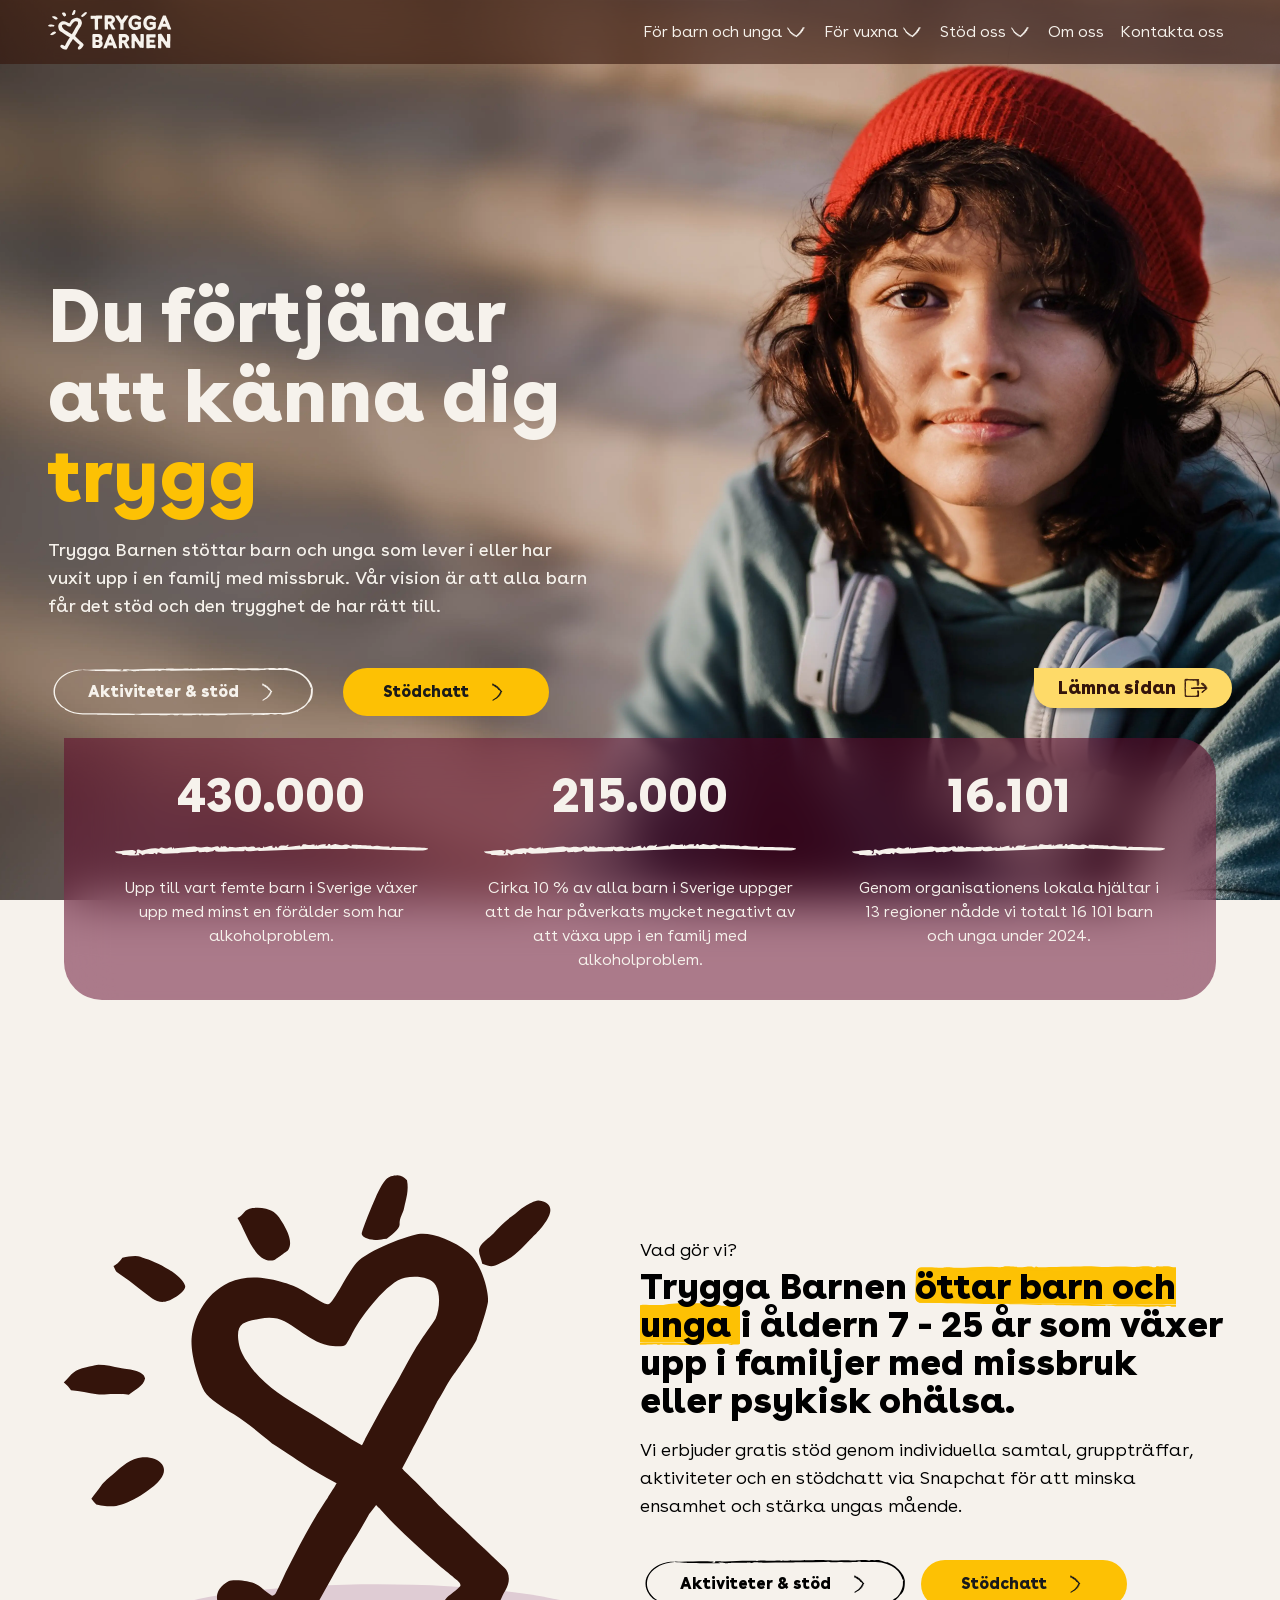
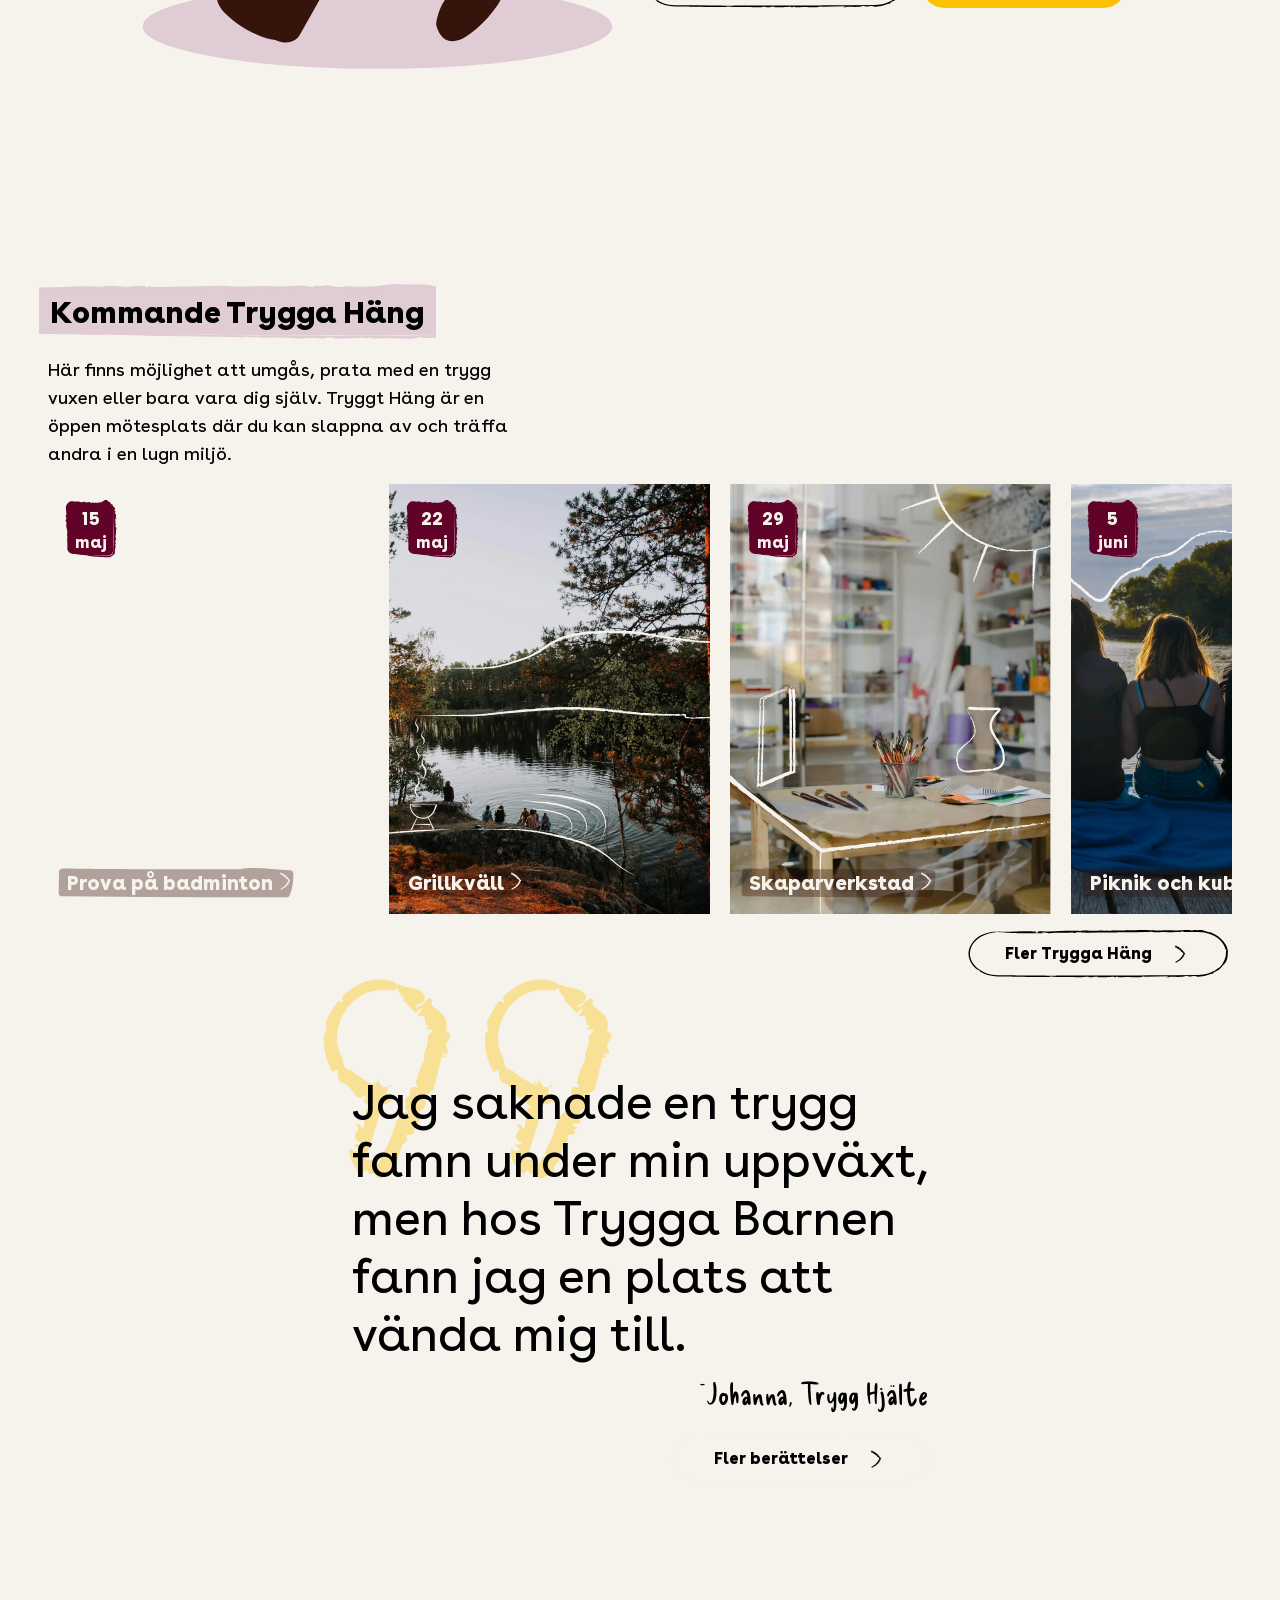
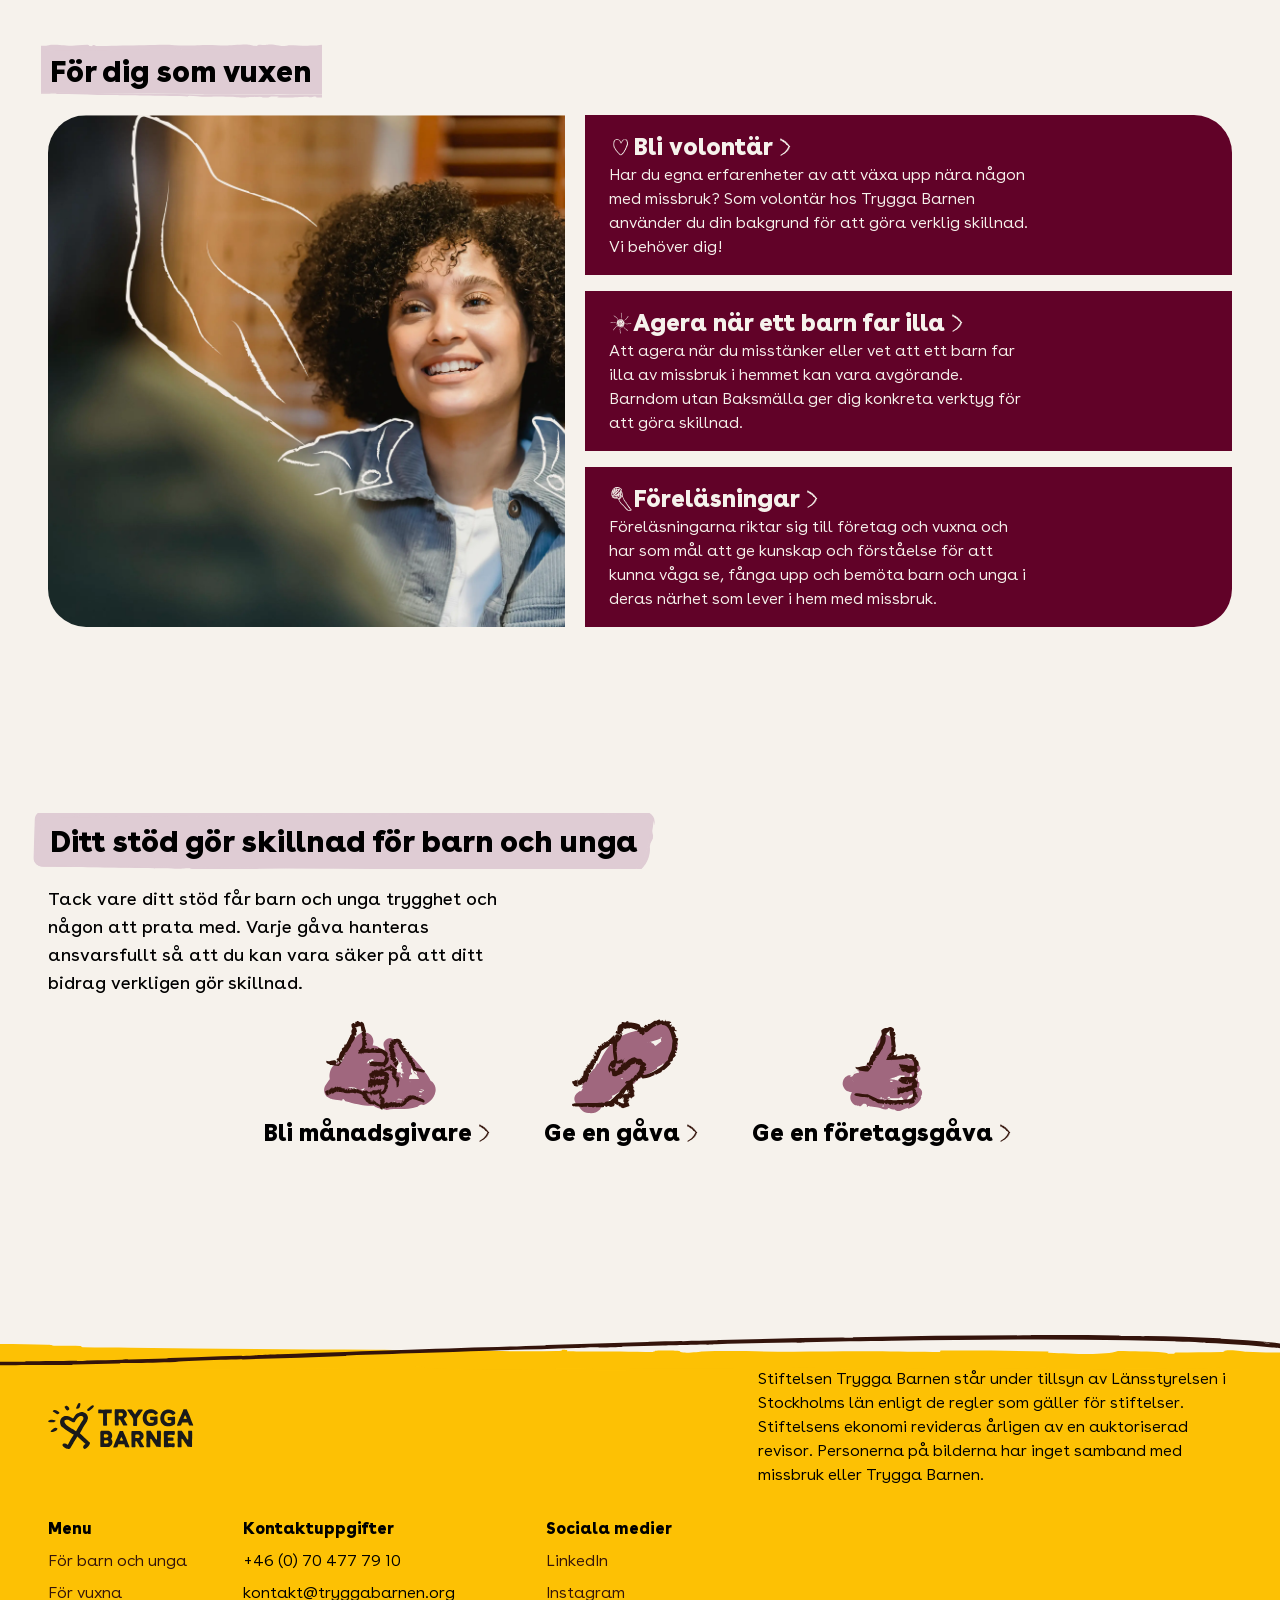
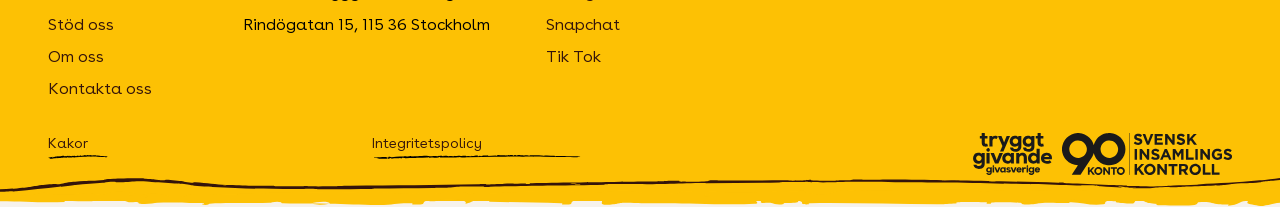
==== commit b4ddc898: "fixe in index and för barn och unga" ====
--- a/index.html
+++ b/index.html
@@ -183,9 +183,9 @@
                         <use href="img/sprite.svg#border-button"></use>
                     </svg>
                     <span class="button__content">
-                        <span class="heading-md">Aktiviteter & stöd</span>
+                        <span class="heading-md invert">Aktiviteter & stöd</span>
                         <!--icon-->
-                        <svg class="icon">
+                        <svg class="icon invert">
                             <use href="img/sprite.svg#arrow-right"></use>
                         </svg>
                     </span>
@@ -221,28 +221,25 @@
    </section>
 
    <!--About us -->
-   <section class="about-us">
+   <section class="content-block about-us">
         <div class="picture">
             <img src="img/graphic-element/logo-symbol-illustration.svg" alt="logo symbol illustration">
         </div>
 
-        <div class="about-us-content">
+        <div class="article-content">
             <div class="text-section">
                 <div class="title">
                     <p class="book-lg">Vad gör vi?</p>
                     <H2 class="heading-4xl">Trygga Barnen
-                        <span class="highlight-content"> 
-                            <img class="highlight" src="img/graphic-element/highlight.svg" alt="highlight">
-                            <span class="text">öttar barn och unga </span>
-                        </span> 
-                        i åldern 7 - 25 år som växer upp i familjer med missbruk eller psykisk ohälsa. </H2>
+                        <span class="text-highlight">öttar barn och unga </span>
+                    i åldern 7 - 25 år som växer upp i familjer med missbruk eller psykisk ohälsa. </H2>
                 </div>
                 <p class="book-lg">Vi erbjuder gratis stöd genom individuella samtal, gruppträffar, aktiviteter och en stödchatt via Snapchat för att minska ensamhet och stärka ungas mående.</p> 
             </div>
             <div class="about-us-btn">
                <button class="button button--outlined">
                     <!--border-->
-                    <svg class="button__border invert long-btn">
+                    <svg class="button__border long-btn">
                         <use href="img/sprite.svg#border-button"></use>
                     </svg>
                     <span class="button__content">
@@ -288,8 +285,8 @@
 
                 <div class="highlight-content">
                     <!--highlight-form-->
-                    <svg class="highlight">
-                        <use href="../img/graphic-element/test.svg#highlight-event"></use>
+                    <svg class="highlight highlight-title">
+                        <use href="img/sprite.svg#hightlight"></use>
                     </svg>
                     <div class="text title-event">
                         <h3 class="heading-xl">Prova på badminton</h3>
@@ -314,7 +311,9 @@
 
                 <div class="highlight-content">
                     <!--highlight-form-->
-                    <img src="img/graphic-element/highlight-event.svg" alt="highlight-event" class="highlight">
+                    <svg class="highlight highlight-title">
+                        <use href="img/sprite.svg#hightlight"></use>
+                    </svg>
                     <div class="text title-event">
                         <h3 class="heading-xl">Grillkväll</h3>
                         <!--icon-->    
@@ -338,7 +337,9 @@
 
                 <div class="highlight-content">
                     <!--highlight-form-->
-                    <img src="img/graphic-element/highlight-event.svg" alt="highlight-event" class="highlight">
+                    <svg class="highlight highlight-title">
+                        <use href="img/sprite.svg#hightlight"></use>
+                    </svg>
                     <div class="text title-event">
                         <h3 class="heading-xl">Skaparverkstad</h3>
                         <!--icon-->    
@@ -361,32 +362,36 @@
                 
 
                 <div class="highlight-content">
-                    <!--highlight-form-->
-                    <img src="img/graphic-element/highlight-event.svg" alt="highlight-event" class="highlight">
-                    <div class="text title-event">
-                        <h3 class="heading-xl">Piknik och kubb</h3>
-                        <!--icon-->    
-                        <svg class="icon">
-                            <use href="img/sprite.svg#arrow-right"></use>
-                        </svg>
-                    </div>    
-                </div>
-            </div>
-        </div>
-
-        <button class="button button--outlined">
-                    <!--border-->
-                    <svg class="button__border invert long-btn">
-                        <use href="img/sprite.svg#border-button"></use>
-                    </svg>
-                    <span class="button__content ">
-                        <span class="heading-md">Fler Trygga Häng</span>
-                        <!--icon-->
-                        <svg class="icon">
-                            <use href="img/sprite.svg#arrow-right"></use>
-                        </svg>
-                    </span>
-                </button>
+                    <a href="aktivitet.html">
+                        <!--highlight-form-->
+                        <svg class="highlight highlight-title">
+                            <use href="img/sprite.svg#hightlight"></use>
+                        </svg>
+                        <div class="text title-event">
+                            <h3 class="heading-xl">Piknik och kubb</h3>
+                            <!--icon-->    
+                            <svg class="icon">
+                                <use href="img/sprite.svg#arrow-right"></use>
+                            </svg>
+                        </div> 
+                    </a>   
+                </div>
+            </div>
+        </div>
+
+        <button class="button button--outlined btn-event">
+            <!--border-->
+            <svg class="button__border long-btn">
+                <use href="img/sprite.svg#border-button"></use>
+            </svg>
+            <span class="button__content ">
+            <span class="heading-md">Fler Trygga Häng</span>
+                <!--icon-->
+                <svg class="icon">
+                    <use href="img/sprite.svg#arrow-right"></use>
+                </svg>
+            </span>
+        </button>
    </section>
 
    <!--Testimonial-->
@@ -425,7 +430,7 @@
         </h4>
 
     <div class="landscape-section">
-        <span class="för-dig-som-vuxen"></span>
+        <div class="för-dig-som-vuxen"></div>
         <div class="cards-section">
 
             <div class="landscape-card">
@@ -492,7 +497,7 @@
                     <img src="img/icons/arrow-right.svg" alt="arrow-right">
                 </span>
                 <!--lign-->
-                <img src="img/graphic-element/stroke.svg" alt="stroke">
+                <img src="img/graphic-element/stroke.svg" alt="stroke" class="under-link">
             </button>
         </div>
 
@@ -504,7 +509,7 @@
                     <img src="img/icons/arrow-right.svg" alt="arrow-right">
                 </span>
                 <!--lign-->
-                <img src="img/graphic-element/stroke.svg" alt="stroke">
+                <img src="img/graphic-element/stroke.svg" alt="stroke" class="under-link">
             </button>
         </div>
 
@@ -576,7 +581,7 @@
                     <span class="kakor">
                         <a href="#" class="book-sm">Kakor</a>
                         <!--lign-->
-                        <svg class="under-link">
+                        <svg class="under-link-kakor">
                             <use href="img/sprite.svg#lign"></use>
                         </svg>
                     </span>
@@ -584,7 +589,7 @@
                     <span class="kakor">
                         <a href="#" class="book-sm">Integritetspolicy</a>
                         <!--lign-->
-                        <svg class="under-link">
+                        <svg class="under-link-integritetspolicy">
                             <use href="img/sprite.svg#lign"></use>
                         </svg>
                     </span>
--- a/styles/style.css
+++ b/styles/style.css
@@ -112,8 +112,11 @@
 }
 
 @media (max-width: 572px) {
-  .button {
+  .button--outlined .button {
     padding: 12px 28px;
+  }
+  .button--outlined .long-btn {
+    transform: scaleX(1.2);
   }
 }
 .panik {
@@ -207,7 +210,7 @@
 }
 
 .invert {
-  fill: #f6f2ec;
+  color: #f6f2ec;
 }
 
 /*==================
@@ -989,43 +992,42 @@
     bottom: -350px;
   }
 }
-/*About us section*/
-.about-us {
+/*Content block section*/
+.content-block {
   display: flex;
   align-items: center;
   padding: 0px 56px;
   gap: 20px;
-  margin-top: 15rem;
   margin-bottom: 11.25rem;
 }
-.about-us .picture {
-  width: 100%;
+.content-block .picture {
+  width: 50%;
   display: flex;
   align-items: center;
 }
-.about-us .picture img {
+.content-block .picture img {
   display: block;
   width: 100%;
   height: auto;
 }
-.about-us .about-us-content {
+.content-block .article-content {
   max-width: 50%;
   display: flex;
   flex-direction: column;
   align-items: flex-start;
   gap: 40px;
 }
-.about-us .about-us-content .text-section {
+.content-block .article-content .text-section {
   display: flex;
   flex-direction: column;
   gap: 16px;
 }
-.about-us .about-us-content .text-section .title {
+.content-block .article-content .text-section .title {
   display: flex;
   flex-direction: column;
   gap: 4px;
 }
-.about-us .about-us-content .text-section .title h2 {
+.content-block .article-content .text-section .title h2 {
   line-height: 1.05;
   /*.highlight-brand{
       position: relative;
@@ -1054,42 +1056,56 @@
       }
   }*/
 }
-.about-us .about-us-content .text-section .title h2 .text-highlight {
+.content-block .article-content .text-section .title h2 .text-highlight {
   background-image: url(../img/graphic-element/highlight.svg);
-  background-size: contain;
+  background-size: cover;
   background-repeat: no-repeat;
   overflow: visible;
   position: relative;
   z-index: -1;
 }
-.about-us .about-us-btn {
+.content-block .about-us-btn {
   display: flex;
   justify-content: flex-start;
-  gap: 24px;
-}
-.about-us .about-us-btn .btn-primary-outlined {
+  gap: 10px;
+}
+.content-block .about-us-btn .btn-primary-outlined {
   color: #34140b;
   fill: #34140b;
 }
 
+.about-us {
+  margin-top: 15rem;
+}
+
+.stodchat {
+  margin-top: 15rem;
+}
+
 @media (max-width: 769px) {
-  .about-us {
+  .content-block {
     padding: 0px 24px;
   }
-  .about-us .about-us-content {
+  .content-block .article-content {
     width: 50%;
   }
-  .about-us .about-us-content .about-us-btn {
+  .content-block .article-content .about-us-btn {
     flex-direction: column;
   }
 }
 @media (max-width: 572px) {
-  .about-us {
+  .content-block {
     flex-direction: column;
   }
-  .about-us .about-us-content {
+  .content-block .picture {
+    width: 100%;
+  }
+  .content-block .article-content {
     max-width: 100%;
     width: 100%;
+  }
+  .about-us {
+    margin-top: 30rem;
   }
 }
 /*Events*/
@@ -1153,8 +1169,21 @@
   line-height: 20px;
   font-weight: 700;
 }
-.events .cards-event .event-card .highlight-content .highlight {
-  fill: #f6f2ec;
+.events .cards-event .event-card .highlight-content {
+  cursor: pointer;
+  display: flex;
+  justify-content: flex-start;
+}
+.events .cards-event .event-card .highlight-content:hover .highlight-title {
+  color: #610228;
+}
+.events .cards-event .event-card .highlight-content .highlight-title {
+  color: rgba(52, 20, 11, 0.6);
+  opacity: 60%;
+  width: 95%;
+  height: 100%;
+  -o-object-fit: cover;
+     object-fit: cover;
 }
 .events .cards-event .event-card .highlight-content .title-event {
   display: flex;
@@ -1171,6 +1200,11 @@
   }
   .events .cards-event .event-card {
     width: 15.5rem;
+  }
+}
+@media (max-width: 572px) {
+  .events {
+    padding: 0px 16px;
   }
 }
 /*Testionial*/
@@ -1228,7 +1262,7 @@
   gap: 20px;
 }
 .to-the-adult .landscape-section .för-dig-som-vuxen {
-  width: 60%;
+  width: 80%;
   height: auto;
   background-image: url(../img/pictures/img-för-dig-som-vuxen.webp);
   background-size: cover;
@@ -1236,6 +1270,7 @@
   border-radius: 38px 0px 0px 38px;
 }
 .to-the-adult .landscape-section .cards-section {
+  width: 100%;
   display: flex;
   flex-direction: column;
   gap: 16px;
@@ -1268,6 +1303,27 @@
   }
   .to-the-adult .landscape-section .cards-section .landscape-card .book-md {
     width: 100%;
+  }
+}
+@media (max-width: 572px) {
+  .to-the-adult {
+    padding: 0px 16px;
+    margin-top: 5rem;
+  }
+  .to-the-adult .landscape-section {
+    flex-direction: column;
+    gap: 8px;
+  }
+  .to-the-adult .landscape-section .för-dig-som-vuxen {
+    height: 120px;
+    width: 100%;
+    border-radius: 38px 38px 0px 0px;
+  }
+  .to-the-adult .landscape-section .cards-section .landscape-card:first-child {
+    border-top-right-radius: 0px;
+  }
+  .to-the-adult .landscape-section .cards-section .landscape-card:last-child {
+    border-radius: 0px 0px 38px 38px;
   }
 }
 /*Donation*/
@@ -1295,13 +1351,15 @@
   flex-direction: column;
   align-items: center;
 }
-.donation .donation-content img {
-  text-align: center;
-}
 .donation .donation-content .btn-donation {
+  width: -moz-fit-content;
+  width: fit-content;
   border: 0px;
   background-color: transparent;
   cursor: pointer;
+  display: flex;
+  flex-direction: column;
+  align-items: center;
 }
 .donation .donation-content .btn-donation:hover .under-link {
   display: block;
@@ -1321,6 +1379,10 @@
   }
 }
 @media (max-width: 572px) {
+  .donation {
+    padding: 0px 16px;
+    margin-top: 5rem;
+  }
   .donation .donation-content {
     flex-direction: column;
   }
@@ -1375,6 +1437,7 @@
   display: flex;
   justify-content: flex-start;
   align-items: flex-start;
+  gap: 24px;
 }
 footer .footer-bottom .footer-kakor .kakor {
   display: flex;
@@ -1385,9 +1448,13 @@
 footer .footer-bottom .footer-kakor .kakor a {
   color: #34140b !important;
 }
-footer .footer-bottom .footer-kakor .kakor .under-link {
+footer .footer-bottom .footer-kakor .kakor .under-link-kakor {
   height: 4px;
-  width: 100%;
+  width: 20%;
+}
+footer .footer-bottom .footer-kakor .kakor .under-link-integritetspolicy {
+  height: 4px;
+  width: 70%;
 }
 footer .footer-bottom .footer-logos {
   display: flex;
@@ -1397,7 +1464,7 @@
 
 @media (max-width: 769px) {
   footer {
-    padding: 32px 24px 32px 24px;
+    padding: 56px 24px 32px 24px;
     background-image: url(../img/graphic-element/footer-tablet.svg);
     background-size: cover;
     background-position: center top;
@@ -1405,13 +1472,33 @@
   footer .footer-top {
     flex-direction: column;
     justify-content: flex-start;
+    align-items: flex-start;
+    gap: 24px;
   }
   footer .footer-top img {
     display: block;
     height: 40px;
-    left: 0px;
   }
   footer .footer-top .book-md {
     width: 100%;
   }
+}
+@media (max-width: 572px) {
+  footer {
+    justify-content: flex-start;
+    padding: 56px 32px 32px 24px;
+    background-image: url(../img/graphic-element/footer-mobile.svg);
+    background-size: cover;
+  }
+  footer .footer-wrapper {
+    flex-direction: column;
+    gap: 24px;
+  }
+  footer .footer-bottom {
+    flex-direction: column;
+    gap: 12px;
+  }
+  footer .footer-bottom .footer-logos {
+    justify-content: space-between;
+  }
 }/*# sourceMappingURL=style.css.map */
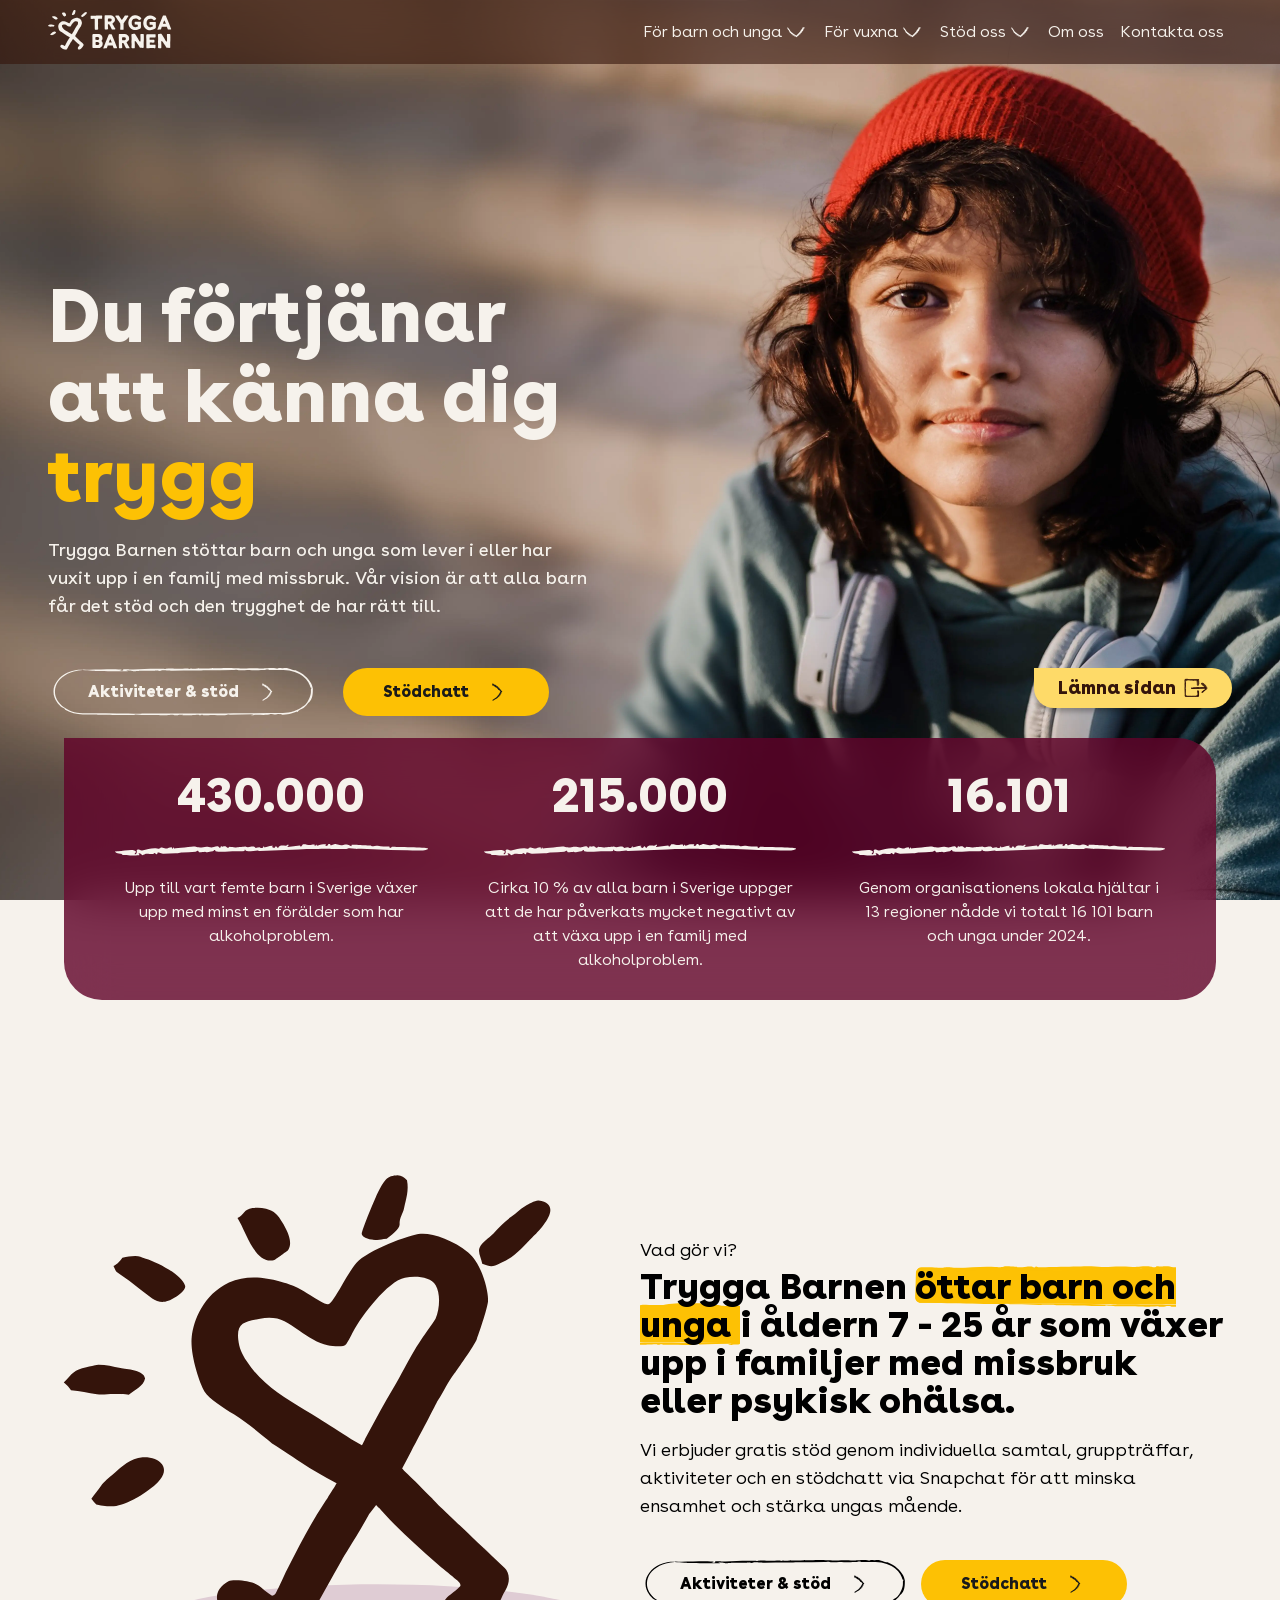
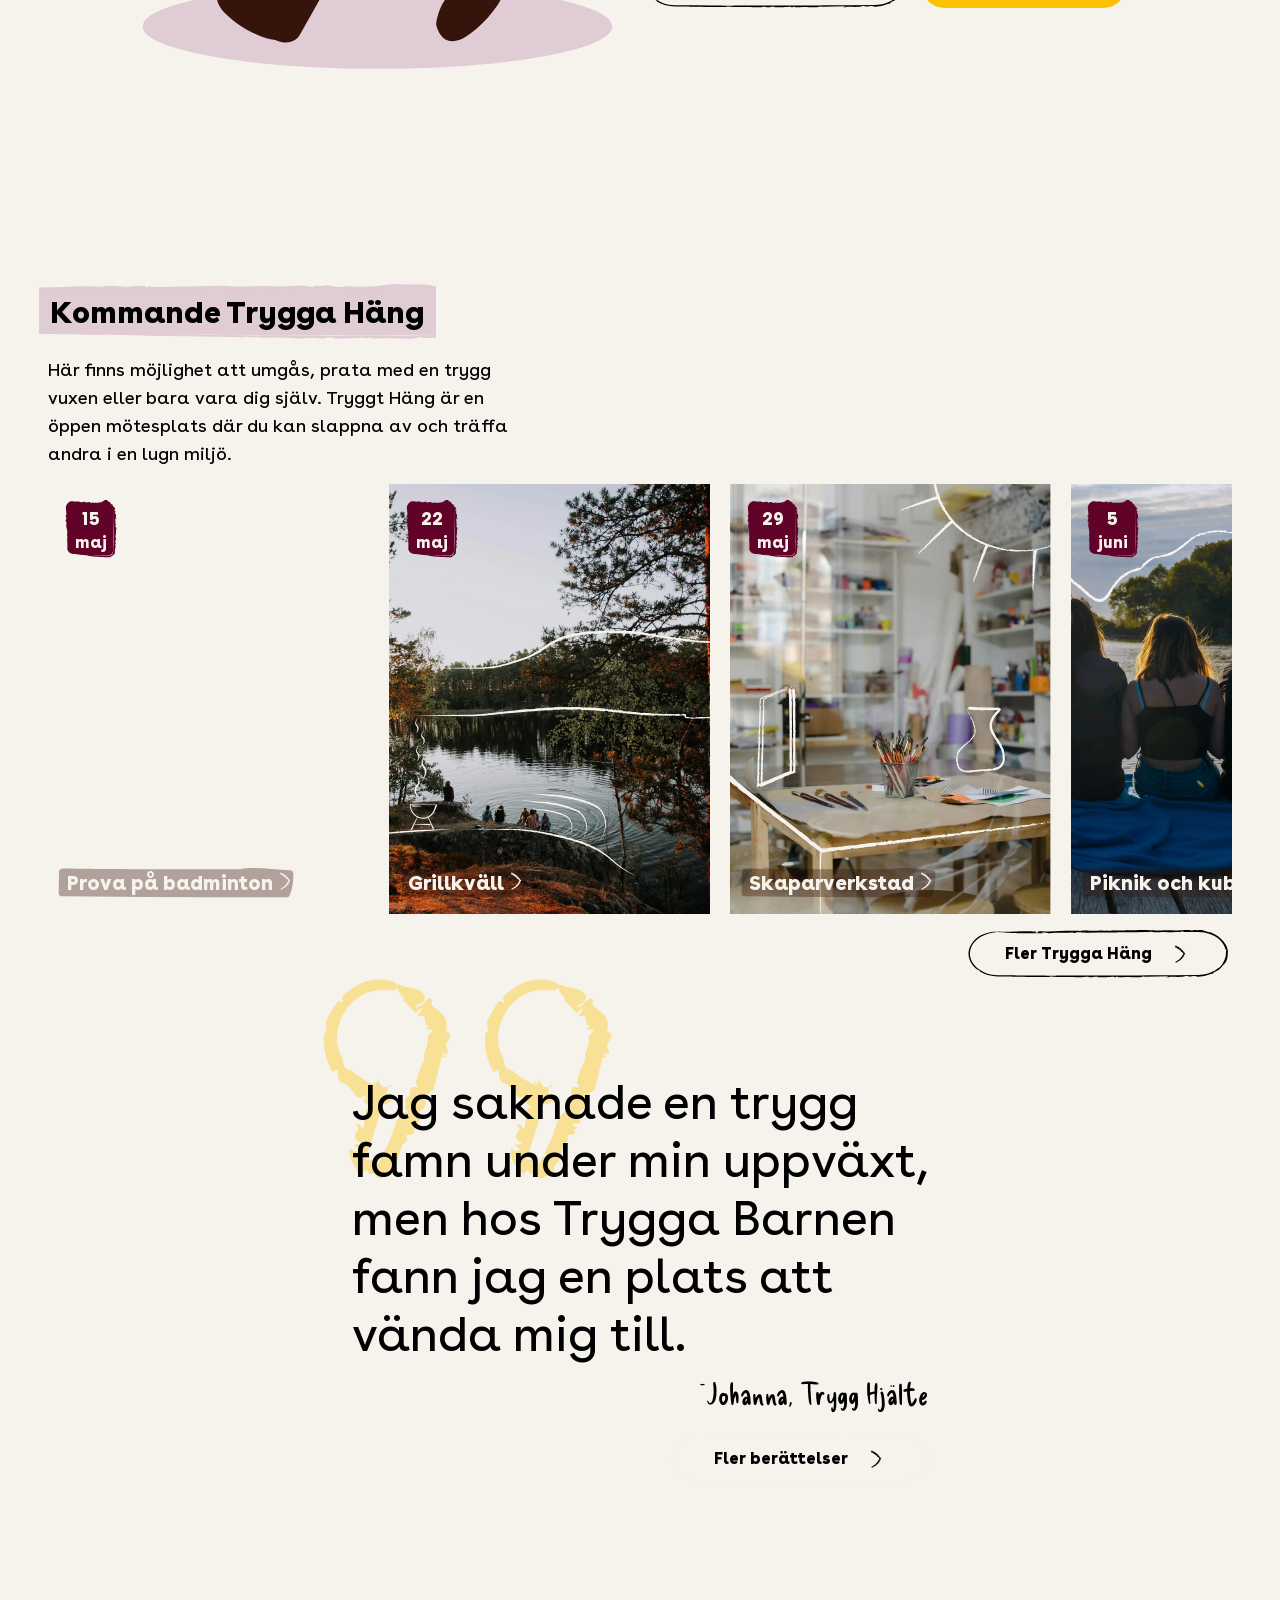
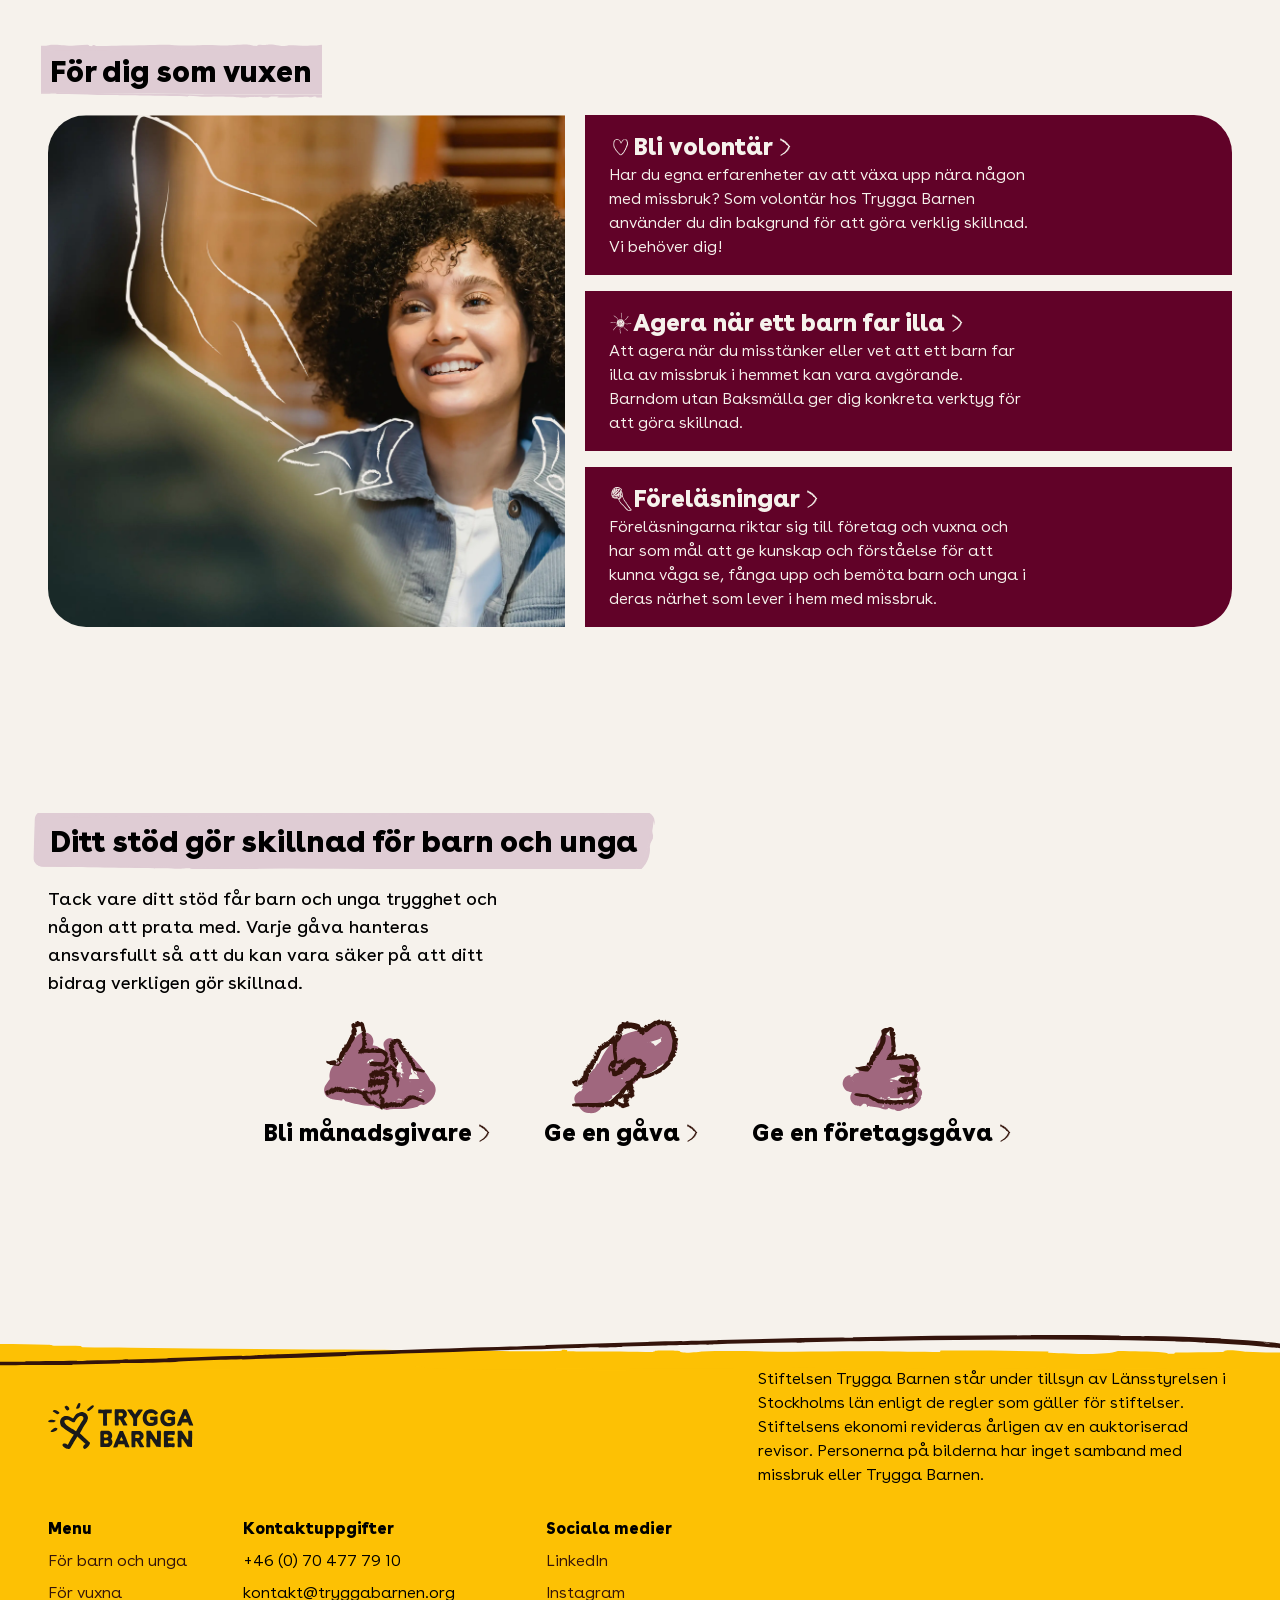
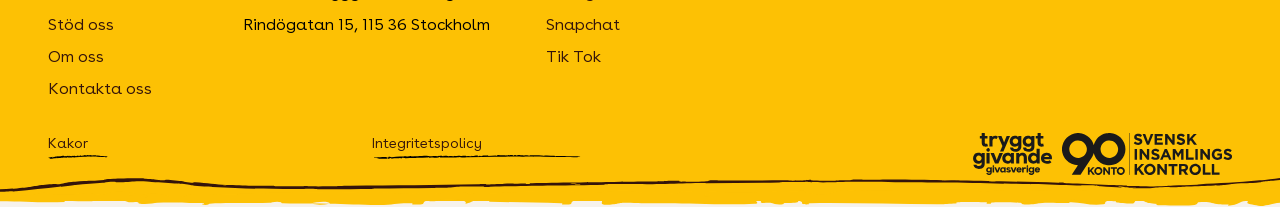
==== commit 1c7b2ec2: "activitet" ====
--- a/index.html
+++ b/index.html
@@ -261,7 +261,7 @@
         </div>
    </section>
 
-   <!--Events-->
+<!--Events-->
    <section class="events">
         <h4 class="highlight-header heading-3xl"> 
             <img class="highlight-bg" src="img/graphic-element/highlight-primary.svg" alt="highlight">
@@ -392,7 +392,7 @@
                 </svg>
             </span>
         </button>
-   </section>
+</section>
 
    <!--Testimonial-->
 <section class="testimonial">
@@ -407,18 +407,18 @@
         </div>
     </div>
     <button class="button button--outlined">
-                    <!--border-->
-                    <svg class="button__border invert long-btn">
-                        <use href="img/sprite.svg#border-button"></use>
-                    </svg>
-                    <span class="button__content ">
-                        <span class="heading-md">Fler berättelser</span>
-                        <!--icon-->
-                        <svg class="icon">
-                            <use href="img/sprite.svg#arrow-right"></use>
-                        </svg>
-                    </span>
-                </button>
+        <!--border-->
+        <svg class="button__border invert long-btn">
+            <use href="img/sprite.svg#border-button"></use>
+        </svg>
+        <span class="button__content ">
+            <span class="heading-md">Fler berättelser</span>
+            <!--icon-->
+            <svg class="icon">
+                <use href="img/sprite.svg#arrow-right"></use>
+            </svg>
+        </span>
+    </button>
 </section>
 
 <!--För dig som vuxen-->
@@ -530,70 +530,64 @@
 </section>
 
 <!--FOOTER-->
-   <footer>
-         <div class="footer-top">
-            <img src="img/logo/logo.svg" alt="logo Trygga Barnen">
-            <p class="book-md">
-            Stiftelsen Trygga Barnen står under tillsyn av Länsstyrelsen i Stockholms län enligt de regler som gäller för stiftelser. Stiftelsens ekonomi revideras årligen av en auktoriserad revisor. Personerna på bilderna har inget samband med missbruk eller Trygga Barnen.
-                </p>
-        </div>
-
-        <div class="footer-wrapper">
-            <div class="footer-items">
-                <h6 class="heading-md">
-                    Menu
-                </h6>
-                <div class="footer-item">
-                    <a href="för-barn-och-unga.html" class="book-md">För barn och unga</a>
-                    <a href="#" class="book-md">För vuxna</a>
-                    <a href="#" class="book-md">Stöd oss</a>
-                    <a href="#" class="book-md">Om oss</a>
-                    <a href="#" class="book-md">Kontakta oss</a>
-                </div>
-            </div>
-
-            <div class="footer-items">
-                <h6 class="heading-md">
-                    Kontaktuppgifter
-                </h6>
-                <div class="footer-item">
-                    <p class="book-md">+46 (0) 70 477 79 10</p>
-                    <p class="book-md">kontakt@tryggabarnen.org</p>
-                    <p class="book-md">Rindögatan 15, 115 36 Stockholm </p>
-                </div>
-            </div>
-
-            <div class="footer-items">
-                <h6 class="heading-md">
-                    Sociala medier
-                </h6>
-                <div class="footer-item">
-                    <a href="https://www.linkedin.com/company/stiftelsen-trygga-barnen/posts/?feedView=all" class="book-md">LinkedIn</a>
-                    <a href="https://www.instagram.com/tryggabarnen/" class="book-md">Instagram</a>
-                    <a href="https://www.snapchat.com/@tryggabarnen" class="book-md">Snapchat</a>
-                    <a href="https://www.tiktok.com/@tryggabarnen?lang=sv-SE" class="book-md">Tik Tok</a>
-                </div>
-            </div>
-        </div>
-
-            <div class="footer-bottom">
-                <div class="footer-kakor">
-                    <span class="kakor">
-                        <a href="#" class="book-sm">Kakor</a>
-                        <!--lign-->
-                        <svg class="under-link-kakor">
-                            <use href="img/sprite.svg#lign"></use>
-                        </svg>
-                    </span>
-
-                    <span class="kakor">
-                        <a href="#" class="book-sm">Integritetspolicy</a>
-                        <!--lign-->
-                        <svg class="under-link-integritetspolicy">
-                            <use href="img/sprite.svg#lign"></use>
-                        </svg>
-                    </span>
-                </div>
+<footer>
+    <div class="footer-top">
+        <img src="img/logo/logo.svg" alt="logo Trygga Barnen">
+        <p class="book-md">
+        Stiftelsen Trygga Barnen står under tillsyn av Länsstyrelsen i Stockholms län enligt de regler som gäller för stiftelser. Stiftelsens ekonomi revideras årligen av en auktoriserad revisor. Personerna på bilderna har inget samband med missbruk eller Trygga Barnen.
+        </p>
+    </div>
+
+    <div class="footer-wrapper">
+        <div class="footer-items">
+            <h6 class="heading-md">Menu</h6>
+            <div class="footer-item">
+                <a href="för-barn-och-unga.html" class="book-md">För barn och unga</a>
+                <a href="#" class="book-md">För vuxna</a>
+                <a href="#" class="book-md">Stöd oss</a>
+                <a href="#" class="book-md">Om oss</a>
+                <a href="#" class="book-md">Kontakta oss</a>
+            </div>
+        </div>
+
+        <div class="footer-items">
+            <h6 class="heading-md">Kontaktuppgifter</h6>
+            <div class="footer-item">
+                <p class="book-md">+46 (0) 70 477 79 10</p>
+                <p class="book-md">kontakt@tryggabarnen.org</p>
+                <p class="book-md">Rindögatan 15, 115 36 Stockholm </p>
+            </div>
+        </div>
+
+        <div class="footer-items">
+            <h6 class="heading-md">Sociala medier</h6>
+            <div class="footer-item">
+                <a href="https://www.linkedin.com/company/stiftelsen-trygga-barnen/posts/?feedView=all" class="book-md">LinkedIn</a>
+                <a href="https://www.instagram.com/tryggabarnen/" class="book-md">Instagram</a>
+                <a href="https://www.snapchat.com/@tryggabarnen" class="book-md">Snapchat</a>
+                <a href="https://www.tiktok.com/@tryggabarnen?lang=sv-SE" class="book-md">Tik Tok</a>
+            </div>
+        </div>
+    </div>
+
+    <div class="footer-bottom">
+        <div class="footer-kakor">
+            <span class="kakor">
+                <a href="#" class="book-sm">Kakor</a>
+                <!--lign-->
+                <svg class="under-link-kakor">
+                    <use href="img/sprite.svg#lign"></use>
+                </svg>
+            </span>
+
+            <span class="kakor">
+                <a href="#" class="book-sm">Integritetspolicy</a>
+                <!--lign-->
+                <svg class="under-link-integritetspolicy">
+                    <use href="img/sprite.svg#lign"></use>
+                </svg>
+            </span>
+        </div>
             
                 <div class="footer-logos">
                     <img src="img/logo/tryggt givande logo.svg" alt="tryggt givande logo">
--- a/styles/style.css
+++ b/styles/style.css
@@ -949,7 +949,7 @@
   padding: 28px 48px;
   left: 50%;
   transform: translateX(-50%);
-  background-color: rgba(97, 2, 40, 0.5019607843);
+  background-color: rgba(97, 2, 40, 0.8);
   backdrop-filter: blur(25px);
   border-radius: 0px 38px 38px 38px;
 }
@@ -1005,10 +1005,43 @@
   display: flex;
   align-items: center;
 }
+.content-block .picture .trygga-hang-info {
+  align-self: flex-end;
+  display: flex;
+  flex-direction: column;
+  align-items: flex-start;
+  padding: 32px;
+  gap: 24px;
+  background-color: #610228;
+  border-radius: 38px 38px 0px 38px;
+}
+.content-block .picture .trygga-hang-info .title-text {
+  display: flex;
+  flex-direction: column;
+  gap: 8px;
+}
+.content-block .picture .trygga-hang-info .info {
+  display: flex;
+  gap: 8px;
+}
+.content-block .picture .trygga-hang-info .info .icon-info .icon {
+  width: 48px;
+  height: 48px;
+}
+.content-block .picture .trygga-hang-info .info .text-info {
+  display: flex;
+  flex-direction: column;
+}
+.content-block .picture .trygga-hang-info .info .text-info .email {
+  text-decoration: underline;
+}
 .content-block .picture img {
   display: block;
   width: 100%;
   height: auto;
+}
+.content-block .card-info {
+  align-self: flex-end;
 }
 .content-block .article-content {
   max-width: 50%;
@@ -1074,11 +1107,7 @@
   fill: #34140b;
 }
 
-.about-us {
-  margin-top: 15rem;
-}
-
-.stodchat {
+.about-us, .stodchat, .what-is-trygga-hang {
   margin-top: 15rem;
 }
 
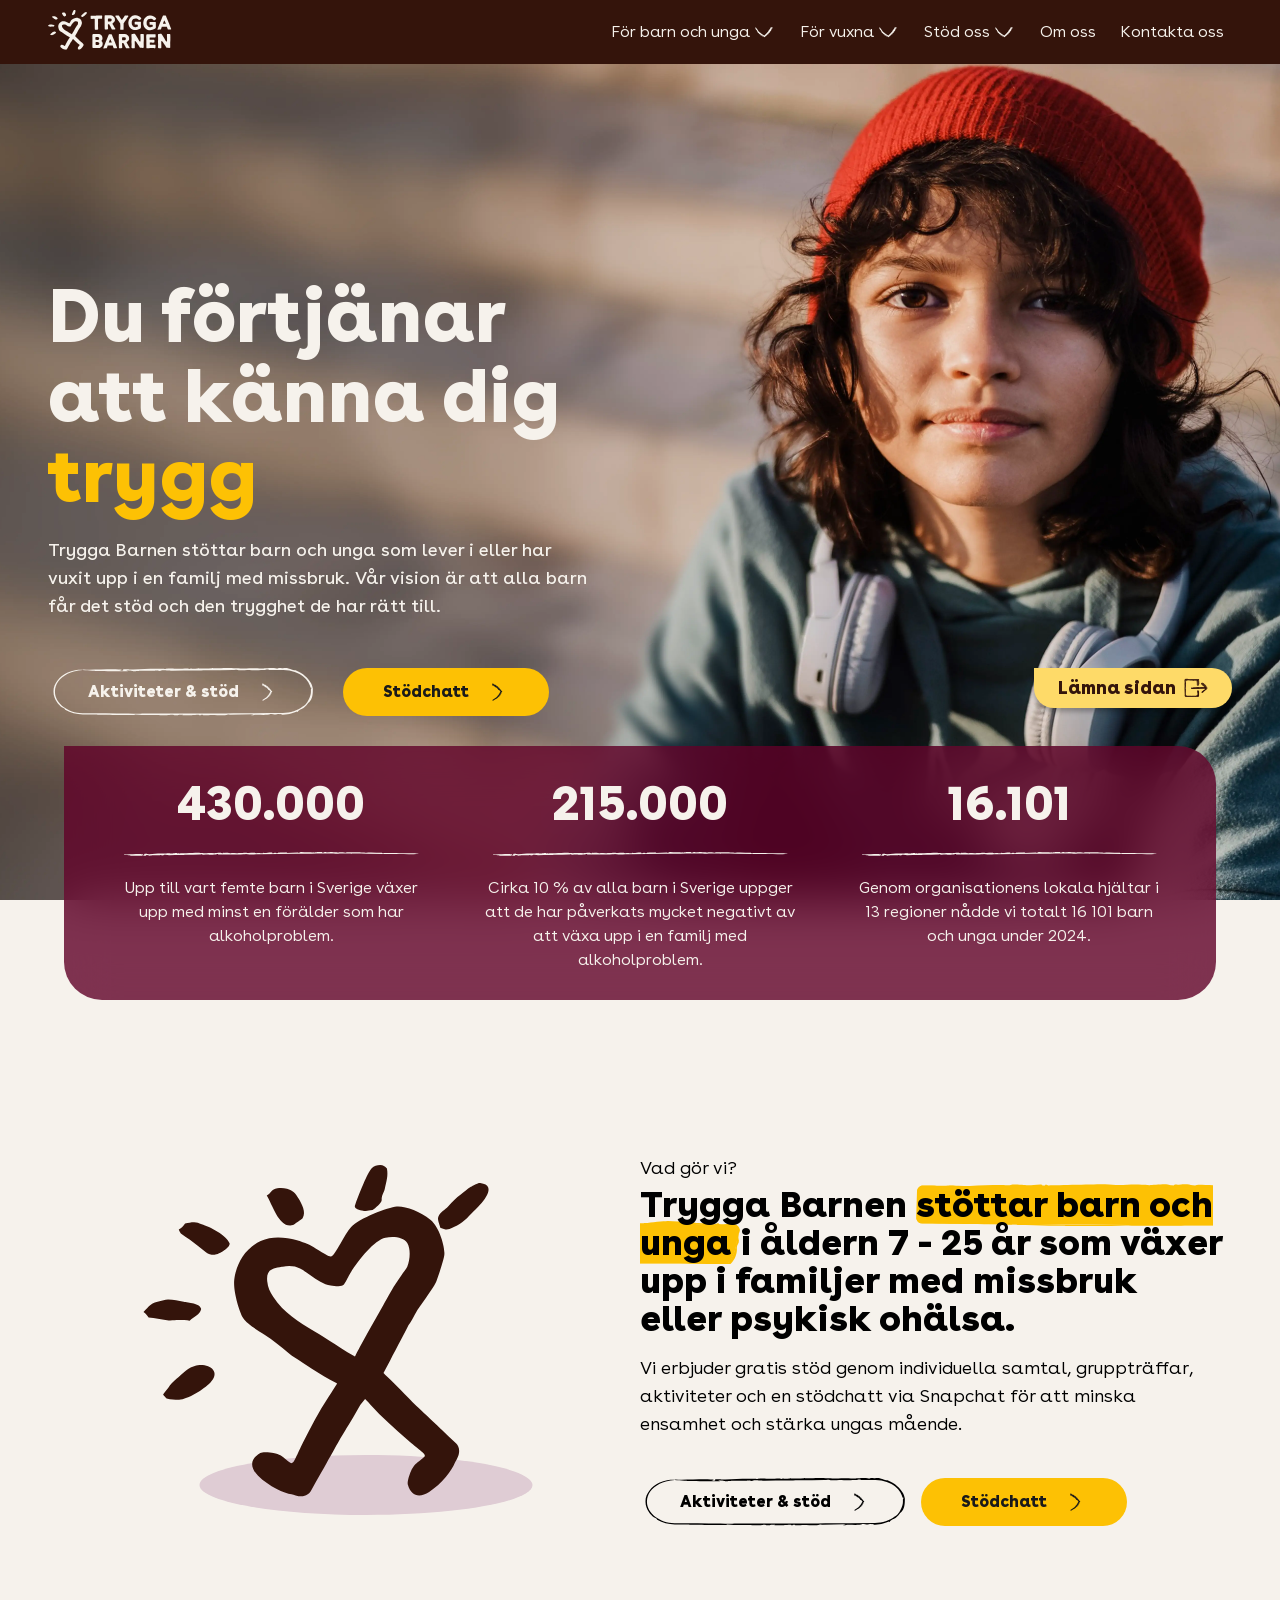
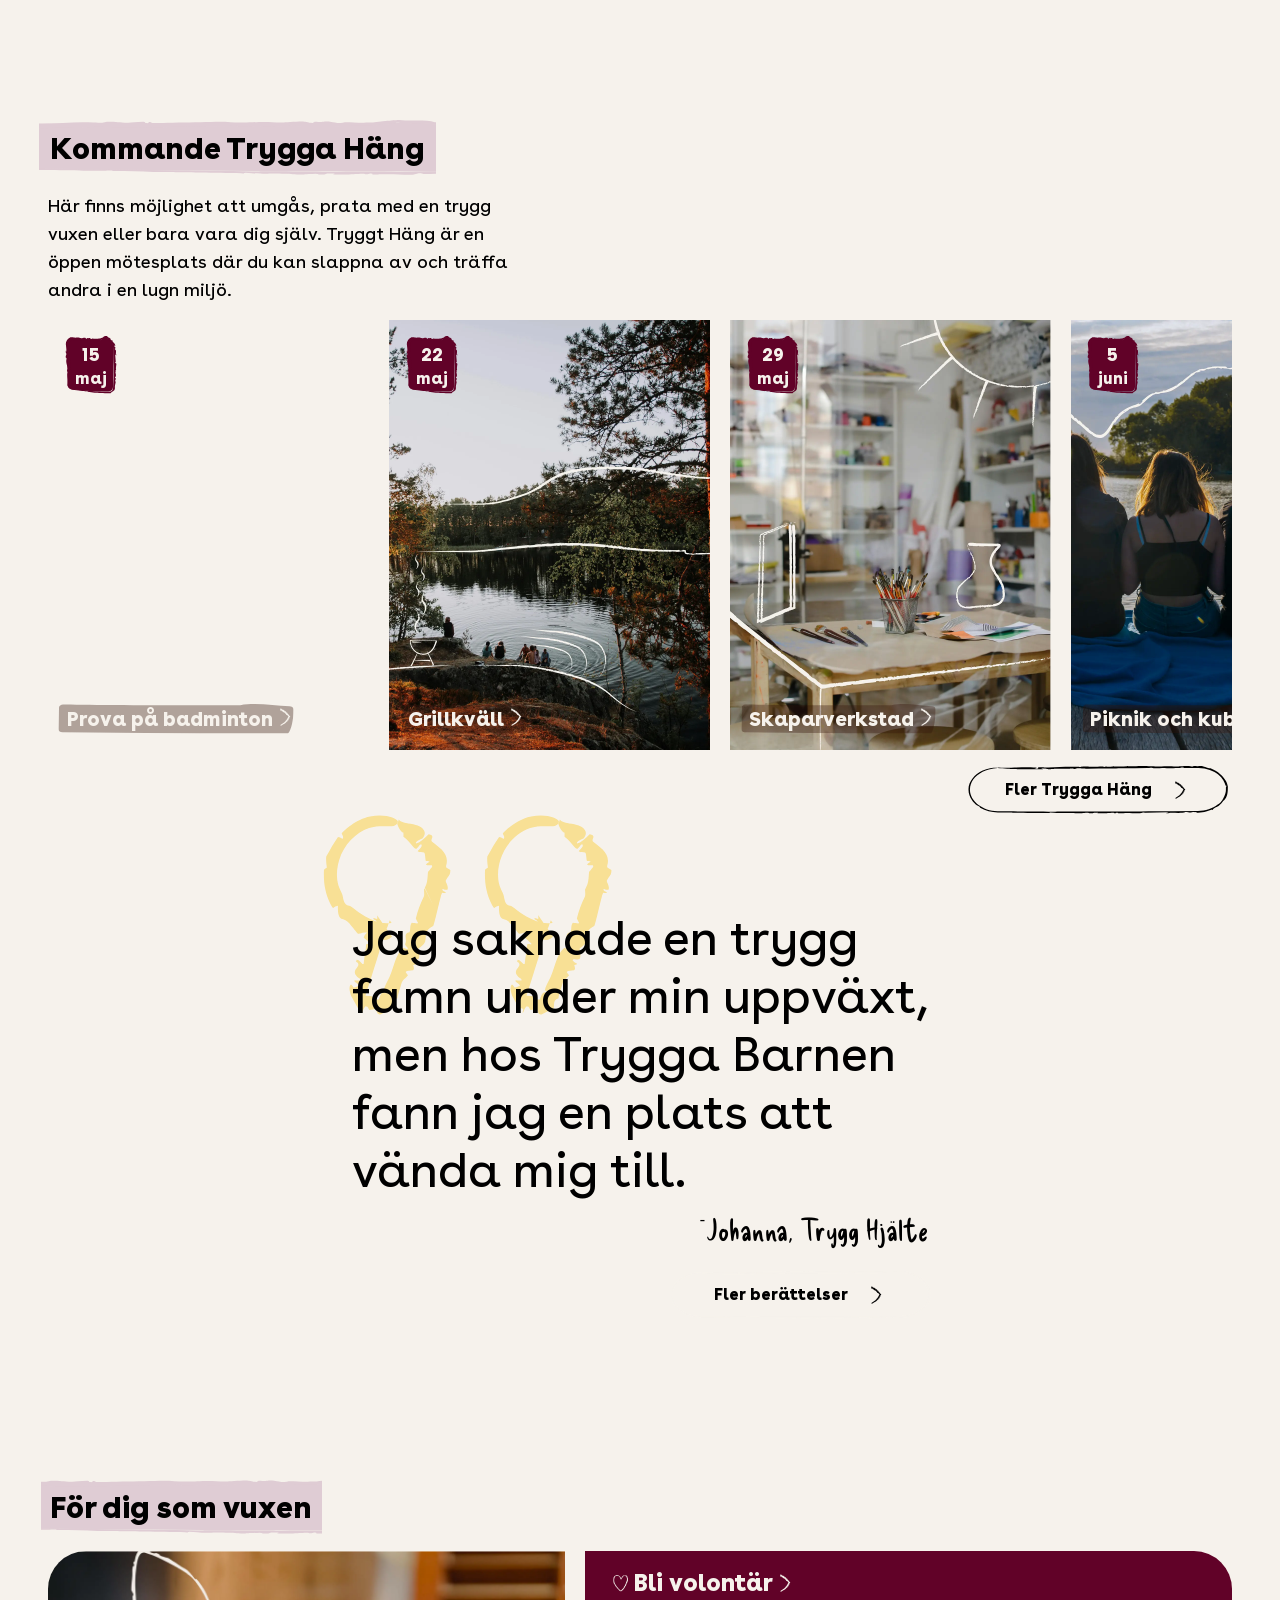
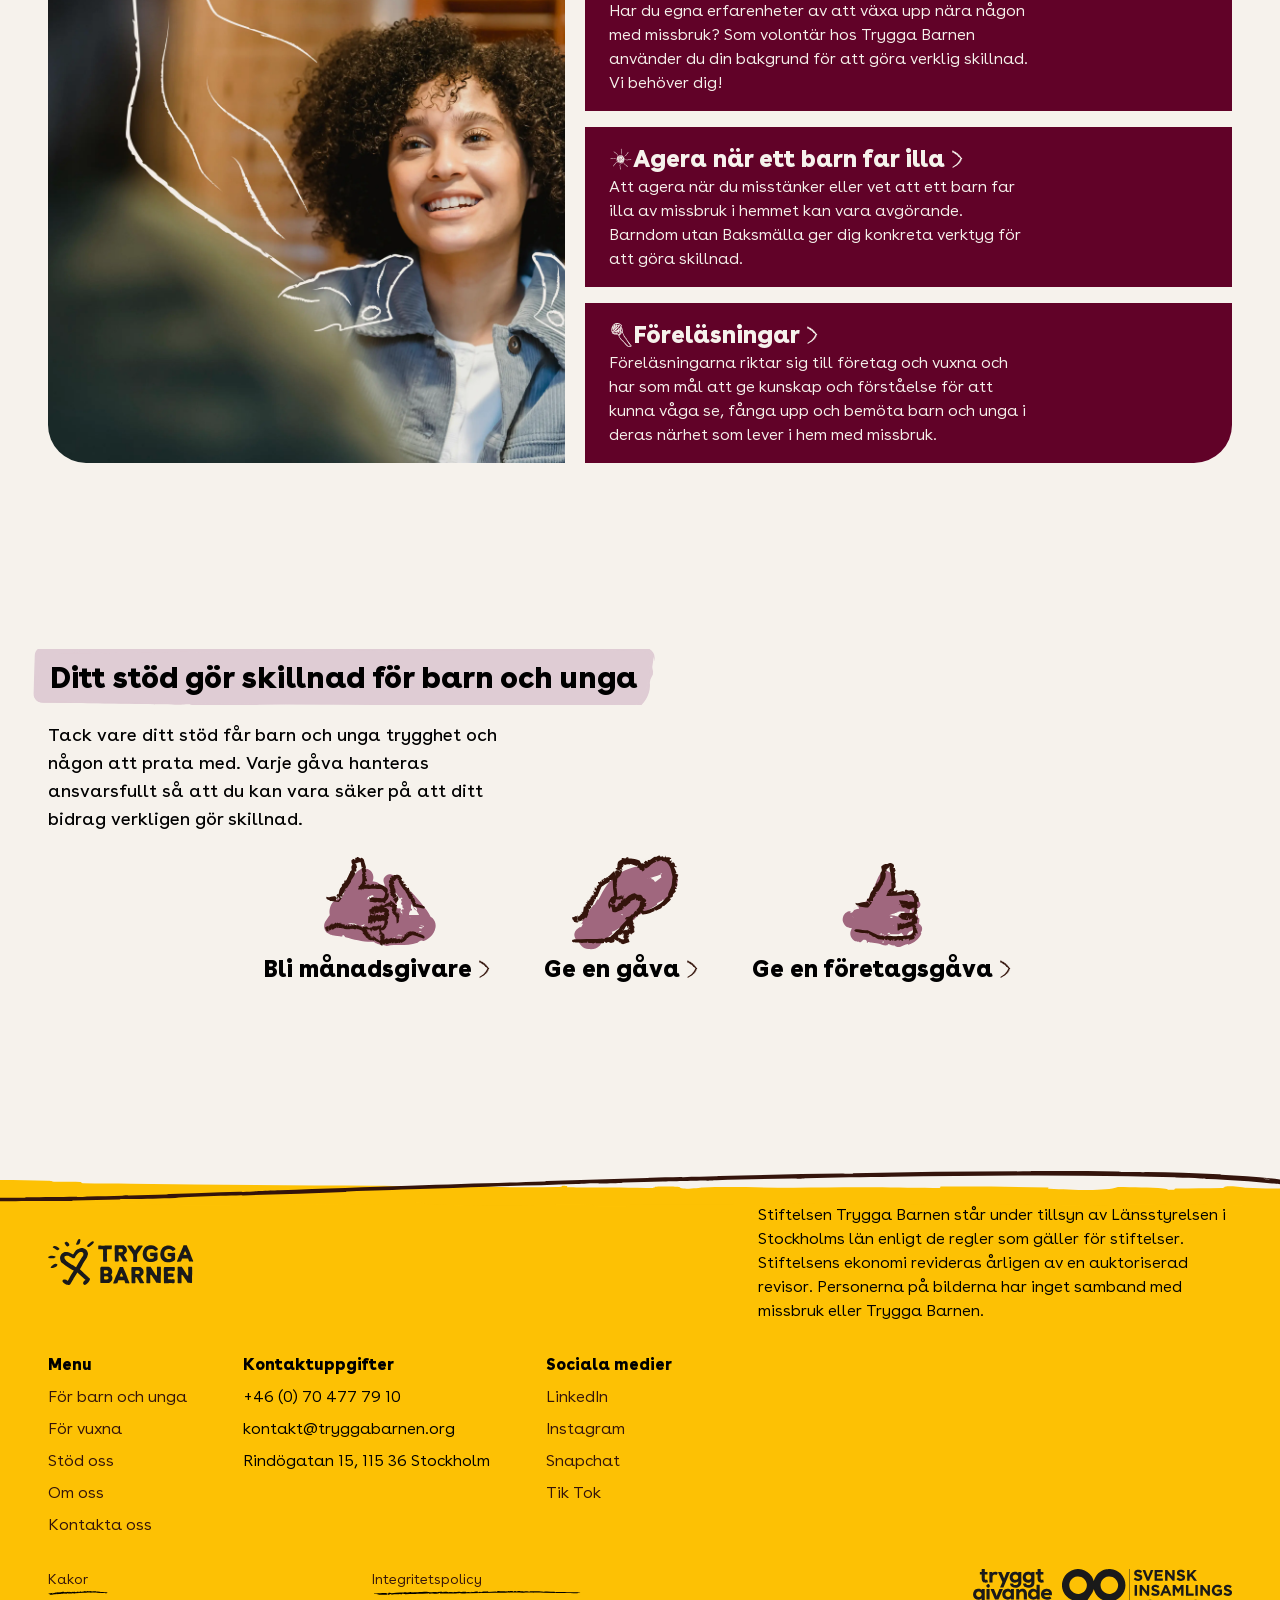
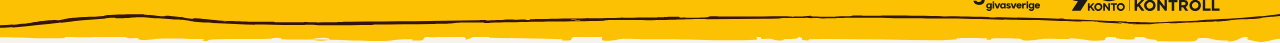
==== commit 891370a9: "problem fixe" ====
--- a/index.html
+++ b/index.html
@@ -28,9 +28,6 @@
                         <use href="img/sprite.svg#hamburger-menu"></use>
                     </svg>
 
-                    <svg class="bar">
-                        <use href="img/sprite.svg#hamburger-menu"></use>
-                    </svg>
             </div>
 
         </div>
@@ -54,7 +51,7 @@
                     </div>
                     <ul class="subnav">
                         <li class="nav-item">
-                            <a href="för-barn-och-unga.html" class="book-md">För barn & unga</a>
+                            <a href="for-barn-och-unga.html" class="book-md">För barn & unga</a>
                         </li>
 
                         <li class="nav-item">
@@ -62,7 +59,7 @@
                         </li>
 
                         <li class="nav-item">
-                            <a href="Stödverksamhet.html" class="book-md">Stödverksamhet</a>
+                            <a href="stodverksamhet.html" class="book-md">Stödverksamhet</a>
                         </li>
 
                         <li class="nav-item">
@@ -177,7 +174,7 @@
             </div>
             
             <div class="hero-btn">
-                <button class="button button--outlined">
+                <button class="button button--outlined aktiviteter">
                     <!--border-->
                     <svg class="button__border invert long-btn">
                         <use href="img/sprite.svg#border-button"></use>
@@ -202,19 +199,25 @@
         <div class="statistics">
             <div class="statistic">
                 <h2 class="heading-5xl">430.000</h2>
-                <img src="img/graphic-element/stroke.svg" alt="storke">
+                <svg class=" underline">
+                    <use href="img/sprite.svg#lign"></use>
+                </svg>
                 <p class="book-md">Upp till vart femte barn i Sverige växer upp med minst en förälder som har alkoholproblem.</p>
             </div>
 
             <div class="statistic">
                 <h2 class="heading-5xl">215.000</h2>
-                <img src="img/graphic-element/stroke.svg" alt="storke">
+                <svg class=" underline">
+                    <use href="img/sprite.svg#lign"></use>
+                </svg>
                 <p class="book-md">Cirka 10 % av alla barn i Sverige uppger att de har påverkats mycket negativt av att växa upp i en familj med alkoholproblem.</p>
             </div>
 
             <div class="statistic">
                 <h2 class="heading-5xl">16.101</h2>
-                <img src="img/graphic-element/stroke.svg" alt="storke">
+                <svg class=" underline">
+                    <use href="img/sprite.svg#lign"></use>
+                </svg>
                 <p class="book-md">Genom organisationens lokala hjältar i 13 regioner nådde vi totalt 16 101 barn och unga under 2024.</p>
             </div>
         </div>
@@ -222,8 +225,9 @@
 
    <!--About us -->
    <section class="content-block about-us">
+
         <div class="picture">
-            <img src="img/graphic-element/logo-symbol-illustration.svg" alt="logo symbol illustration">
+            <img src="img/graphic-element/logo-symbol-illustration.svg" alt="logo symbol illustration" class="img-about-us">
         </div>
 
         <div class="article-content">
@@ -231,13 +235,13 @@
                 <div class="title">
                     <p class="book-lg">Vad gör vi?</p>
                     <H2 class="heading-4xl">Trygga Barnen
-                        <span class="text-highlight">öttar barn och unga </span>
+                        <span class="text-highlight">stöttar barn och unga </span>
                     i åldern 7 - 25 år som växer upp i familjer med missbruk eller psykisk ohälsa. </H2>
                 </div>
                 <p class="book-lg">Vi erbjuder gratis stöd genom individuella samtal, gruppträffar, aktiviteter och en stödchatt via Snapchat för att minska ensamhet och stärka ungas mående.</p> 
             </div>
             <div class="about-us-btn">
-               <button class="button button--outlined">
+               <button class="button button--outlined aktiviteter">
                     <!--border-->
                     <svg class="button__border long-btn">
                         <use href="img/sprite.svg#border-button"></use>
--- a/styles/style.css
+++ b/styles/style.css
@@ -81,6 +81,9 @@
 .button--filled:hover {
   background-color: #eab200;
 }
+.button--filled:disabled {
+  background-color: #fff3cd;
+}
 
 .button--outlined {
   position: relative;
@@ -140,6 +143,9 @@
 .panik .exit-icon {
   color: #34140b;
 }
+.panik:hover {
+  background-color: #eab200;
+}
 
 @media (max-width: 572px) {
   .panik {
@@ -675,8 +681,8 @@
   padding: 12px 48px;
   justify-content: space-between;
   align-items: center;
-  background-color: rgba(52, 20, 11, 0.6);
-  backdrop-filter: blur(25px);
+  background-color: #34140b;
+  /*backdrop-filter: blur(25px);*/
 }
 nav .nav-header {
   display: flex;
@@ -689,7 +695,7 @@
   width: fit-content;
   display: flex;
   align-items: center;
-  gap: 0px;
+  gap: 8px;
   list-style: none;
   padding: 20px 0px;
 }
@@ -742,6 +748,7 @@
   width: 100%;
   height: 4px;
   fill: #f6f2ec;
+  margin-top: 4px;
 }
 nav .nav-wrapper ul li .subnav {
   position: absolute;
@@ -754,7 +761,6 @@
   padding: 1rem;
 }
 nav .nav-wrapper ul li .subnav.open {
-  margin-top: 0px;
   top: 100%;
   padding: 0px;
   display: flex;
@@ -763,6 +769,7 @@
   background-color: rgba(52, 20, 11, 0.6);
   backdrop-filter: blur(25px);
   gap: 0px;
+  z-index: 999;
 }
 nav .nav-wrapper ul li .subnav.open li {
   padding: 10px 20px;
@@ -961,13 +968,15 @@
   align-items: center;
   gap: 20px;
 }
-.hero-statistics .statistics .statistic h2, .hero-statistics .statistics .statistic p, .hero-statistics .statistics .statistic path {
+.hero-statistics .statistics .statistic h2, .hero-statistics .statistics .statistic p, .hero-statistics .statistics .statistic use {
   color: #f6f2ec;
   fill: #f6f2ec;
   text-align: center;
 }
-.hero-statistics .statistics .statistic img {
-  width: 100%;
+.hero-statistics .statistics .statistic .underline {
+  height: 4px;
+  max-width: -moz-max-content;
+  max-width: max-content;
 }
 
 @media (max-width: 769px) {
@@ -992,7 +1001,8 @@
     bottom: -350px;
   }
 }
-/*Content block section*/
+/* Content block 
+Section used in index, trygga-hang, for-barn-och-unga and stodversamhet*/
 .content-block {
   display: flex;
   align-items: center;
@@ -1004,6 +1014,10 @@
   width: 50%;
   display: flex;
   align-items: center;
+}
+.content-block .picture .img-about-us {
+  max-width: 400px;
+  margin: auto;
 }
 .content-block .picture .trygga-hang-info {
   align-self: flex-end;
@@ -1041,7 +1055,7 @@
   height: auto;
 }
 .content-block .card-info {
-  align-self: flex-end;
+  justify-content: flex-end;
 }
 .content-block .article-content {
   max-width: 50%;
@@ -1111,12 +1125,17 @@
   margin-top: 15rem;
 }
 
+.what-is-trygga-hang .article-content {
+  min-width: 70%;
+}
+
 @media (max-width: 769px) {
   .content-block {
     padding: 0px 24px;
   }
   .content-block .article-content {
-    width: 50%;
+    max-width: 40%;
+    min-width: 40%;
   }
   .content-block .article-content .about-us-btn {
     flex-direction: column;
@@ -1125,6 +1144,7 @@
 @media (max-width: 572px) {
   .content-block {
     flex-direction: column;
+    margin-bottom: 5rem;
   }
   .content-block .picture {
     width: 100%;
@@ -1136,14 +1156,22 @@
   .about-us {
     margin-top: 30rem;
   }
+  .trygga-hang-info {
+    width: 100%;
+  }
+  .stodchat, .what-is-trygga-hang {
+    margin-top: 10rem;
+  }
 }
 /*Events*/
+/*Used on index and in aktivitet*/
 .events {
   display: flex;
   flex-direction: column;
   align-items: flex-start;
   gap: 16px;
   padding: 0px 48px;
+  margin-bottom: 5.938rem;
 }
 .events .preamble-lg {
   max-width: 40%;
@@ -1239,7 +1267,7 @@
 /*Testionial*/
 .testimonial {
   max-width: 45%;
-  margin: 5.938rem auto;
+  margin: 0px auto;
   display: flex;
   flex-direction: column;
   align-items: flex-end;
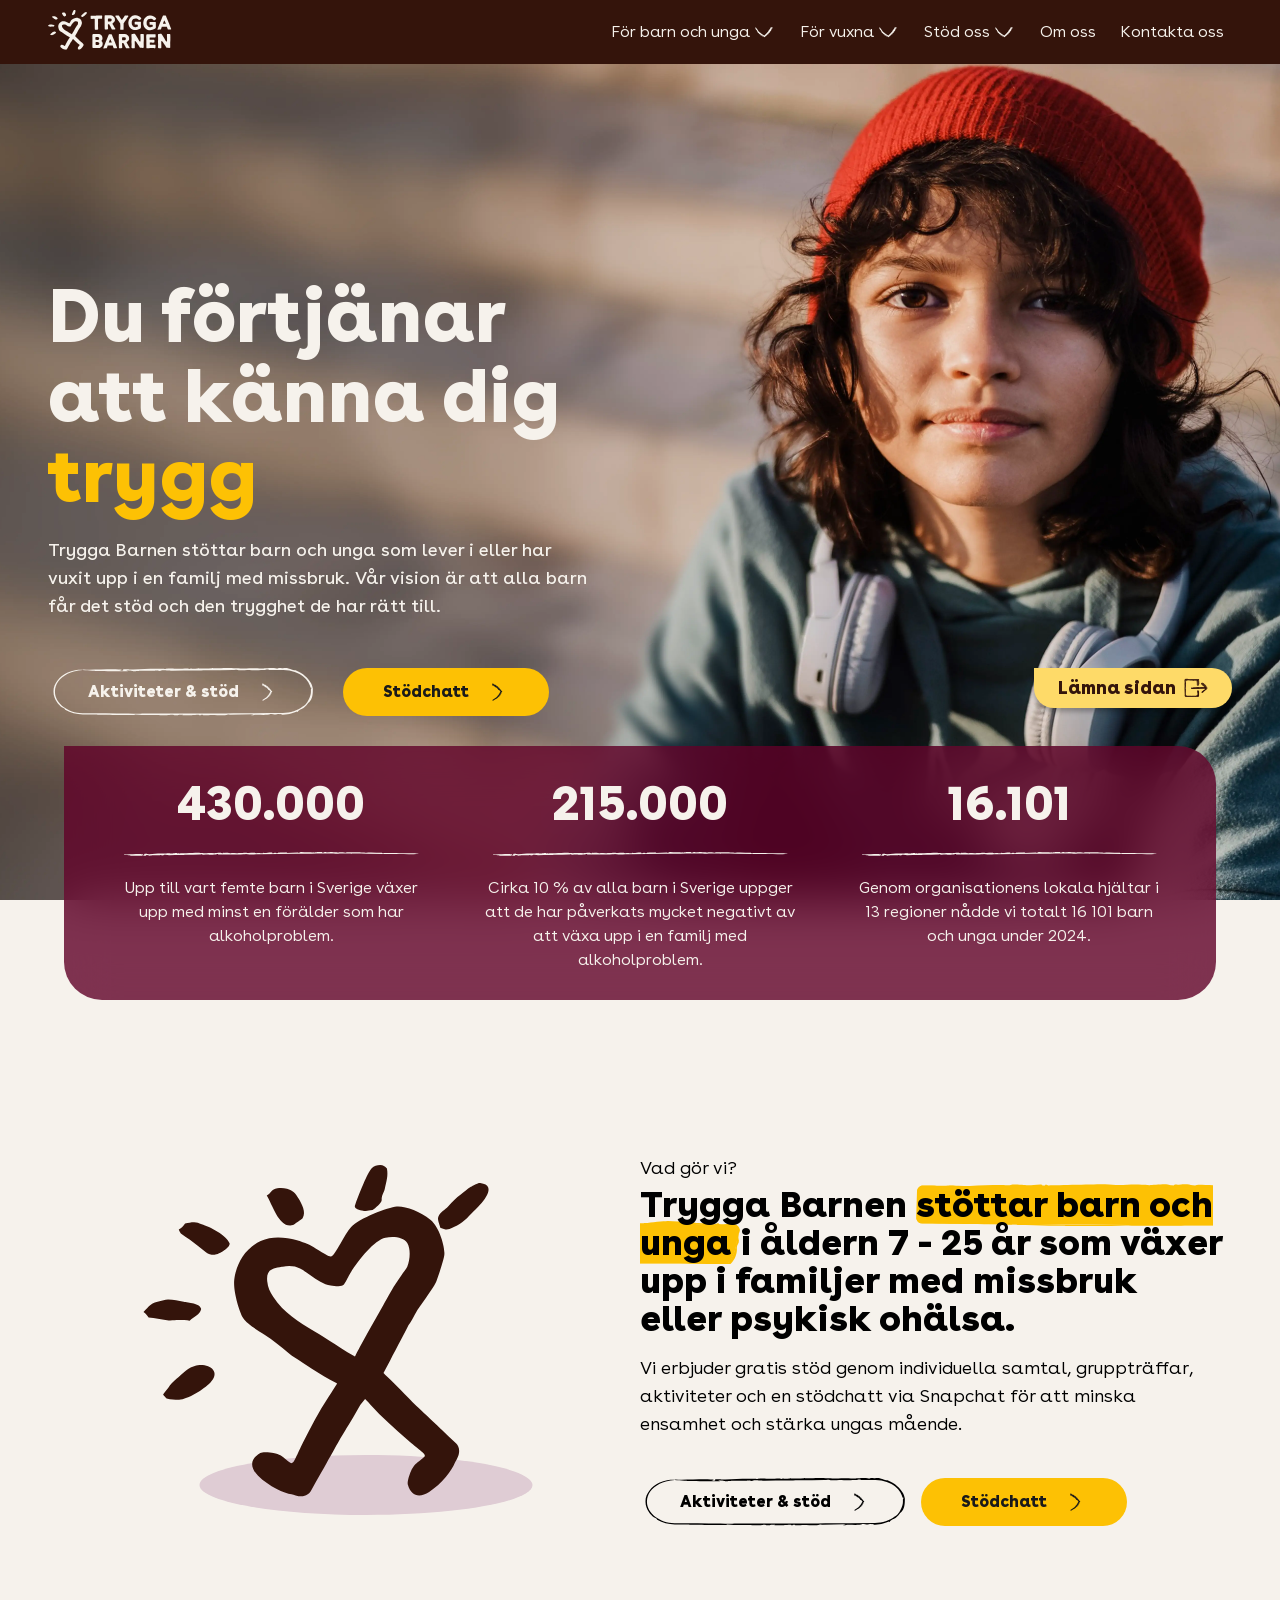
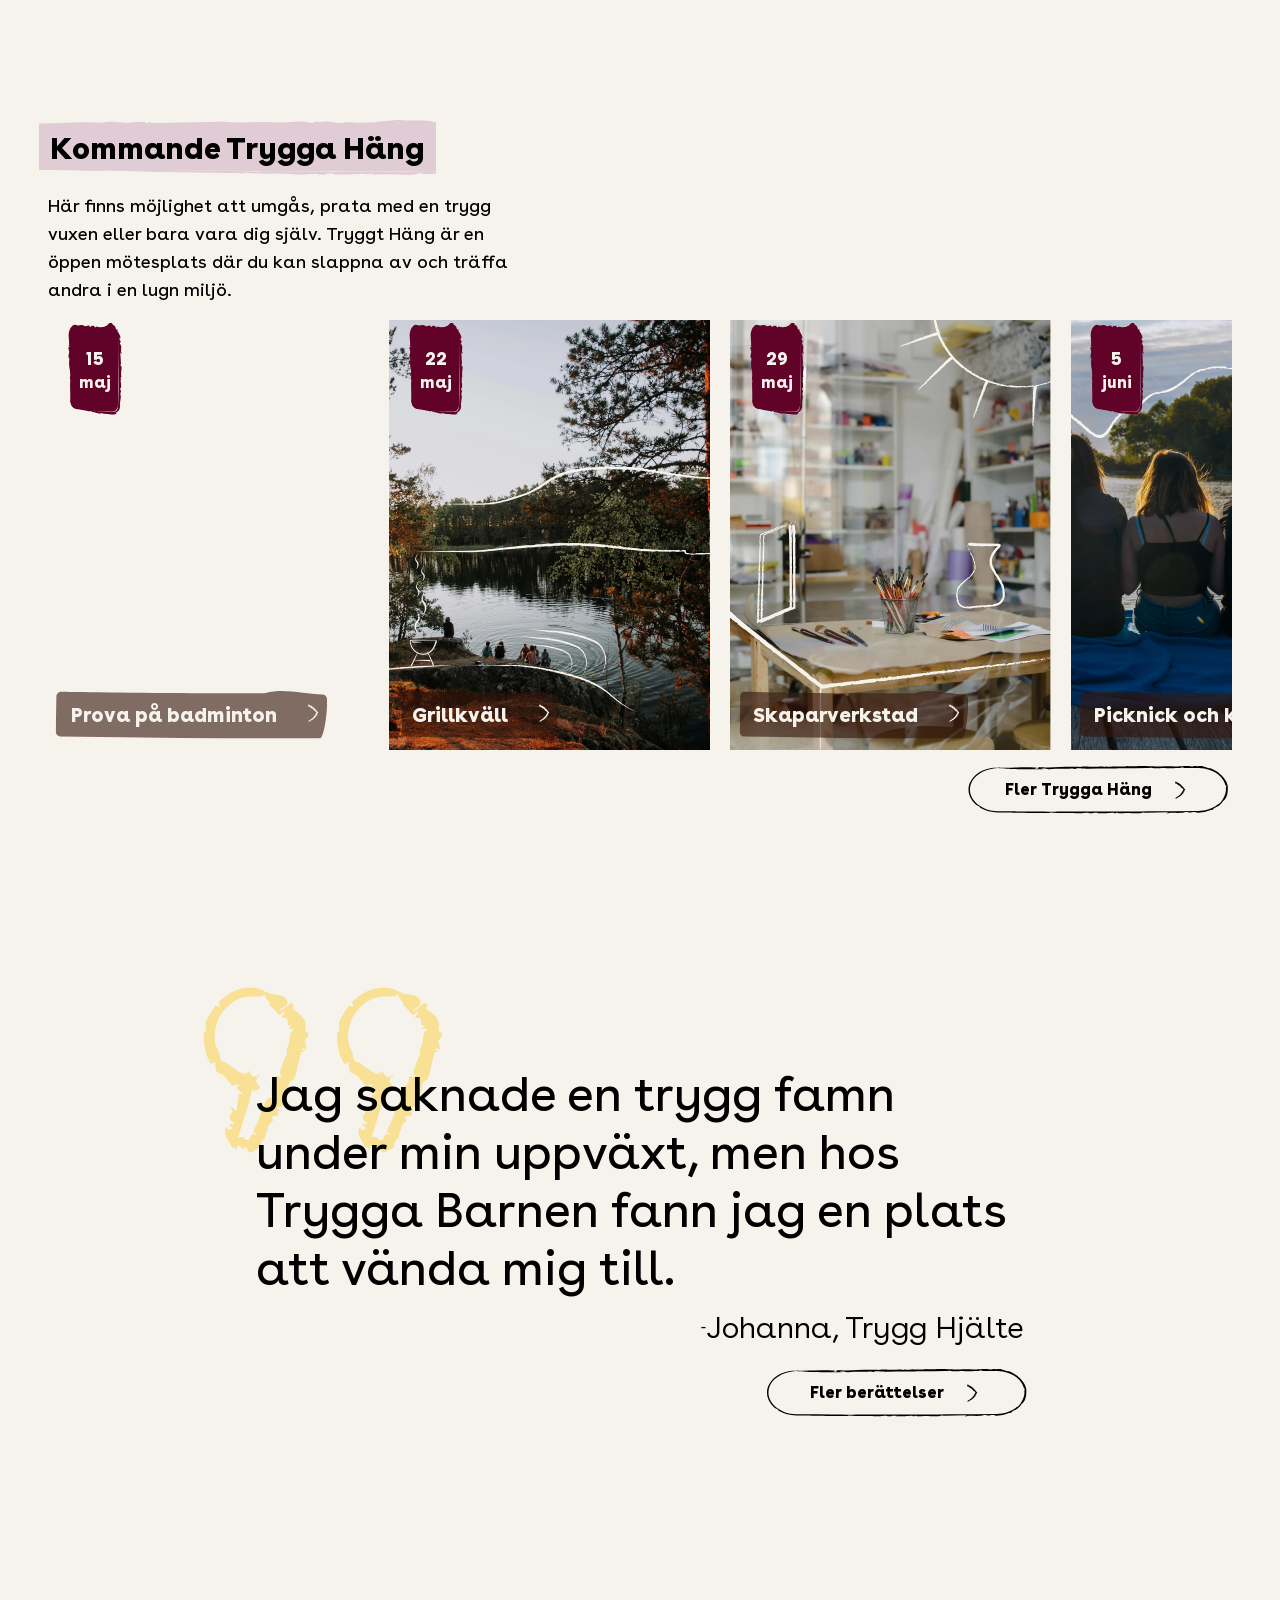
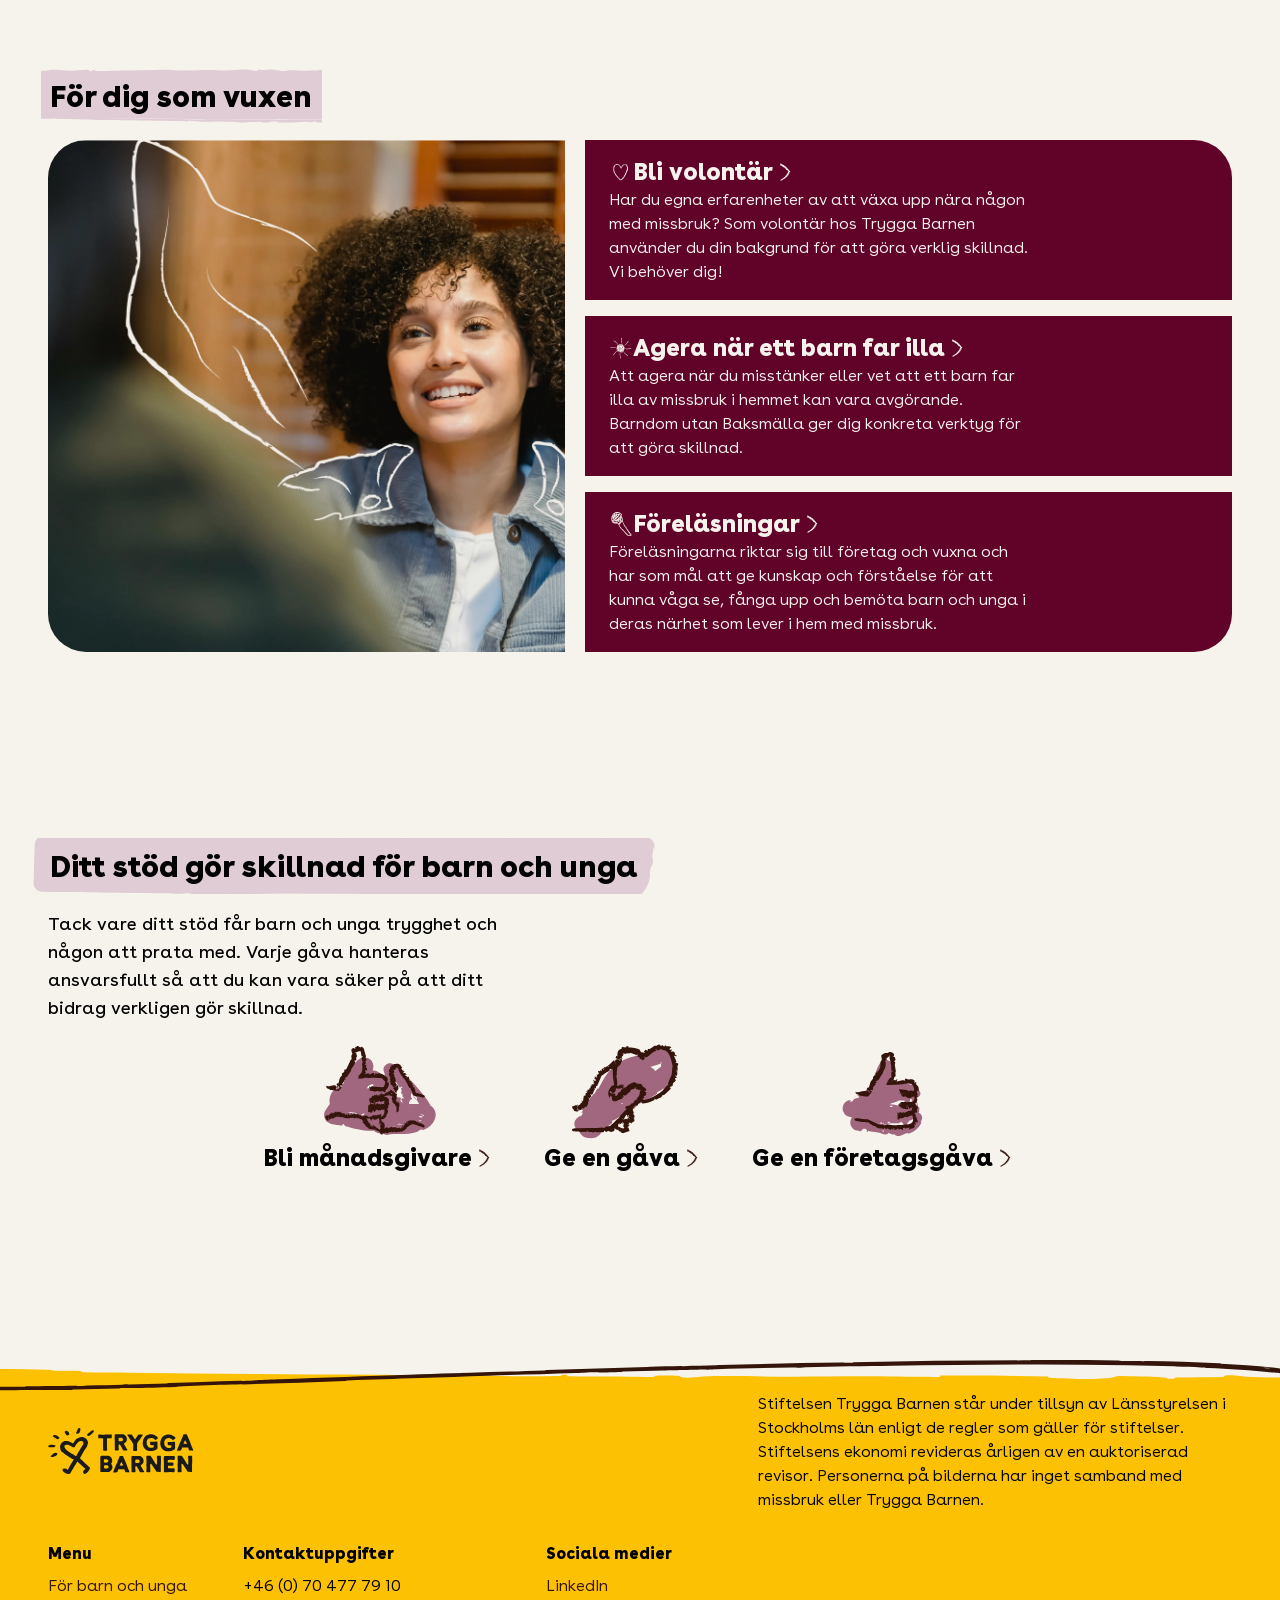
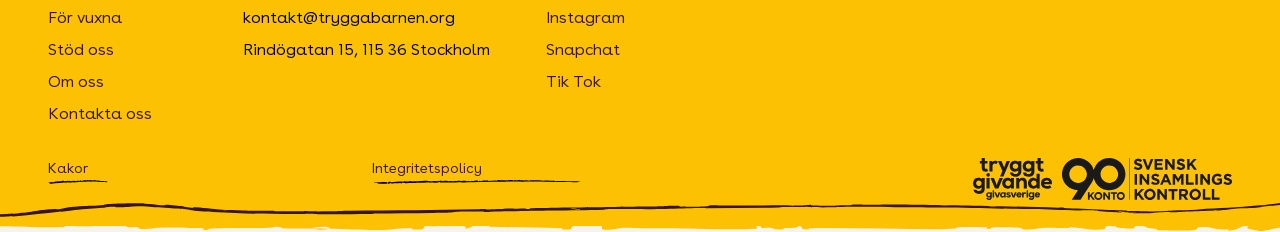
==== commit 0b0bfdbe: "fixe problem part 2" ====
--- a/index.html
+++ b/index.html
@@ -240,6 +240,7 @@
                 </div>
                 <p class="book-lg">Vi erbjuder gratis stöd genom individuella samtal, gruppträffar, aktiviteter och en stödchatt via Snapchat för att minska ensamhet och stärka ungas mående.</p> 
             </div>
+
             <div class="about-us-btn">
                <button class="button button--outlined aktiviteter">
                     <!--border-->
@@ -254,6 +255,7 @@
                         </svg>
                     </span>
                 </button>
+
                 <button class="button button--filled">
                     <p class="heading-md">Stödchatt</p>
                     <!--icon-->
@@ -261,6 +263,7 @@
                         <use href="img/sprite.svg#arrow-right"></use>
                     </svg>
                 </button>
+
             </div>
         </div>
    </section>
@@ -354,7 +357,7 @@
                 </div>
             </div>
 
-            <!--Piknik och kubb-->
+            <!--Picknick och kubb-->
             <div class="event-card">
                 <span class="highlight-content">
                     <img src="img/graphic-element/highlight-date.svg" alt="highlight" class="highlight">
@@ -372,7 +375,7 @@
                             <use href="img/sprite.svg#hightlight"></use>
                         </svg>
                         <div class="text title-event">
-                            <h3 class="heading-xl">Piknik och kubb</h3>
+                            <h3 class="heading-xl">Picknick och kubb</h3>
                             <!--icon-->    
                             <svg class="icon">
                                 <use href="img/sprite.svg#arrow-right"></use>
@@ -380,10 +383,11 @@
                         </div> 
                     </a>   
                 </div>
-            </div>
-        </div>
-
-        <button class="button button--outlined btn-event">
+
+            </div>
+        </div>
+
+        <button class="button button--outlined btn-event se-alla">
             <!--border-->
             <svg class="button__border long-btn">
                 <use href="img/sprite.svg#border-button"></use>
@@ -412,7 +416,7 @@
     </div>
     <button class="button button--outlined">
         <!--border-->
-        <svg class="button__border invert long-btn">
+        <svg class="button__border long-btn">
             <use href="img/sprite.svg#border-button"></use>
         </svg>
         <span class="button__content ">
--- a/styles/style.css
+++ b/styles/style.css
@@ -177,7 +177,7 @@
   -o-object-fit: fill;
      object-fit: fill;
   overflow: visible;
-  transform: scaleX(1.05);
+  transform: scaleX(1.1) scaleY(1.6);
 }
 .highlight-content .text {
   position: relative;
@@ -631,21 +631,21 @@
 }
 /*Decor*/
 .decor-md {
-  font-family: "Delicious Handrawn";
+  font-family: "BuenosAires";
   font-size: 30px;
   line-height: 36px;
 }
 
 @media (max-width: 769px) {
   .decor-md {
-    font-family: "Delicious Handrawn";
+    font-family: "BuenosAires";
     font-size: 30px;
     line-height: 36px;
   }
 }
 @media (max-width: 572px) {
   .decor-md {
-    font-family: "Delicious Handrawn";
+    font-family: "BuenosAires";
     font-size: 24px;
     line-height: 32px;
   }
@@ -988,6 +988,12 @@
     flex: 1;
     gap: 8px;
   }
+  .hero-statistics .statistics .statistic {
+    max-width: 216px;
+  }
+  .hero-statistics .statistics .statistic .underligne {
+    max-width: 90%;
+  }
 }
 @media (max-width: 572px) {
   .hero-statistics {
@@ -1076,32 +1082,6 @@
 }
 .content-block .article-content .text-section .title h2 {
   line-height: 1.05;
-  /*.highlight-brand{
-      position: relative;
-      display: inline-flex;
-      align-items: center;
-      justify-content: center;
-      padding: 0.05em 0.18em;
-      white-space: nowrap;
-      vertical-align: baseline;
-
-      .highlight {
-          position: absolute;
-          inset: 0;
-          width: 100%;
-          height: 100%;
-          z-index: 0;
-          pointer-events: none;
-          overflow: visible;
-          transform: scaleX(1) scaleY(1.15);
-          transform-origin: center;
-      }
-
-      .text{
-          position: relative;
-          z-index: 1;
-      }
-  }*/
 }
 .content-block .article-content .text-section .title h2 .text-highlight {
   background-image: url(../img/graphic-element/highlight.svg);
@@ -1133,8 +1113,11 @@
   .content-block {
     padding: 0px 24px;
   }
+  .content-block .img-about-us {
+    max-width: 216px;
+  }
   .content-block .article-content {
-    max-width: 40%;
+    max-width: 60%;
     min-width: 40%;
   }
   .content-block .article-content .about-us-btn {
@@ -1186,9 +1169,10 @@
   gap: 20px;
 }
 .events .cards-event .event-card {
-  width: 20.063rem;
+  min-width: 20.063rem;
+  max-width: 100%;
   height: 26.875rem;
-  padding: 16px;
+  padding: 20px;
   background-position: center;
   background-size: cover;
   background-repeat: no-repeat;
@@ -1236,14 +1220,17 @@
 }
 .events .cards-event .event-card .highlight-content .highlight-title {
   color: rgba(52, 20, 11, 0.6);
-  opacity: 60%;
   width: 95%;
   height: 100%;
   -o-object-fit: cover;
      object-fit: cover;
 }
+.events .cards-event .event-card .highlight-content .highlight-title:hover {
+  color: #610228;
+}
 .events .cards-event .event-card .highlight-content .title-event {
   display: flex;
+  gap: 24px;
   color: #f6f2ec;
   fill: #f6f2ec;
 }
@@ -1256,7 +1243,7 @@
     max-width: 80%;
   }
   .events .cards-event .event-card {
-    width: 15.5rem;
+    min-width: 15.5rem;
   }
 }
 @media (max-width: 572px) {
@@ -1266,8 +1253,8 @@
 }
 /*Testionial*/
 .testimonial {
-  max-width: 45%;
-  margin: 0px auto;
+  max-width: 60%;
+  margin: 251px auto;
   display: flex;
   flex-direction: column;
   align-items: flex-end;
@@ -1296,6 +1283,7 @@
 .testimonial .testimonial-text .name {
   display: flex;
   gap: 1px;
+  align-items: center;
 }
 
 @media (max-width: 769px) {
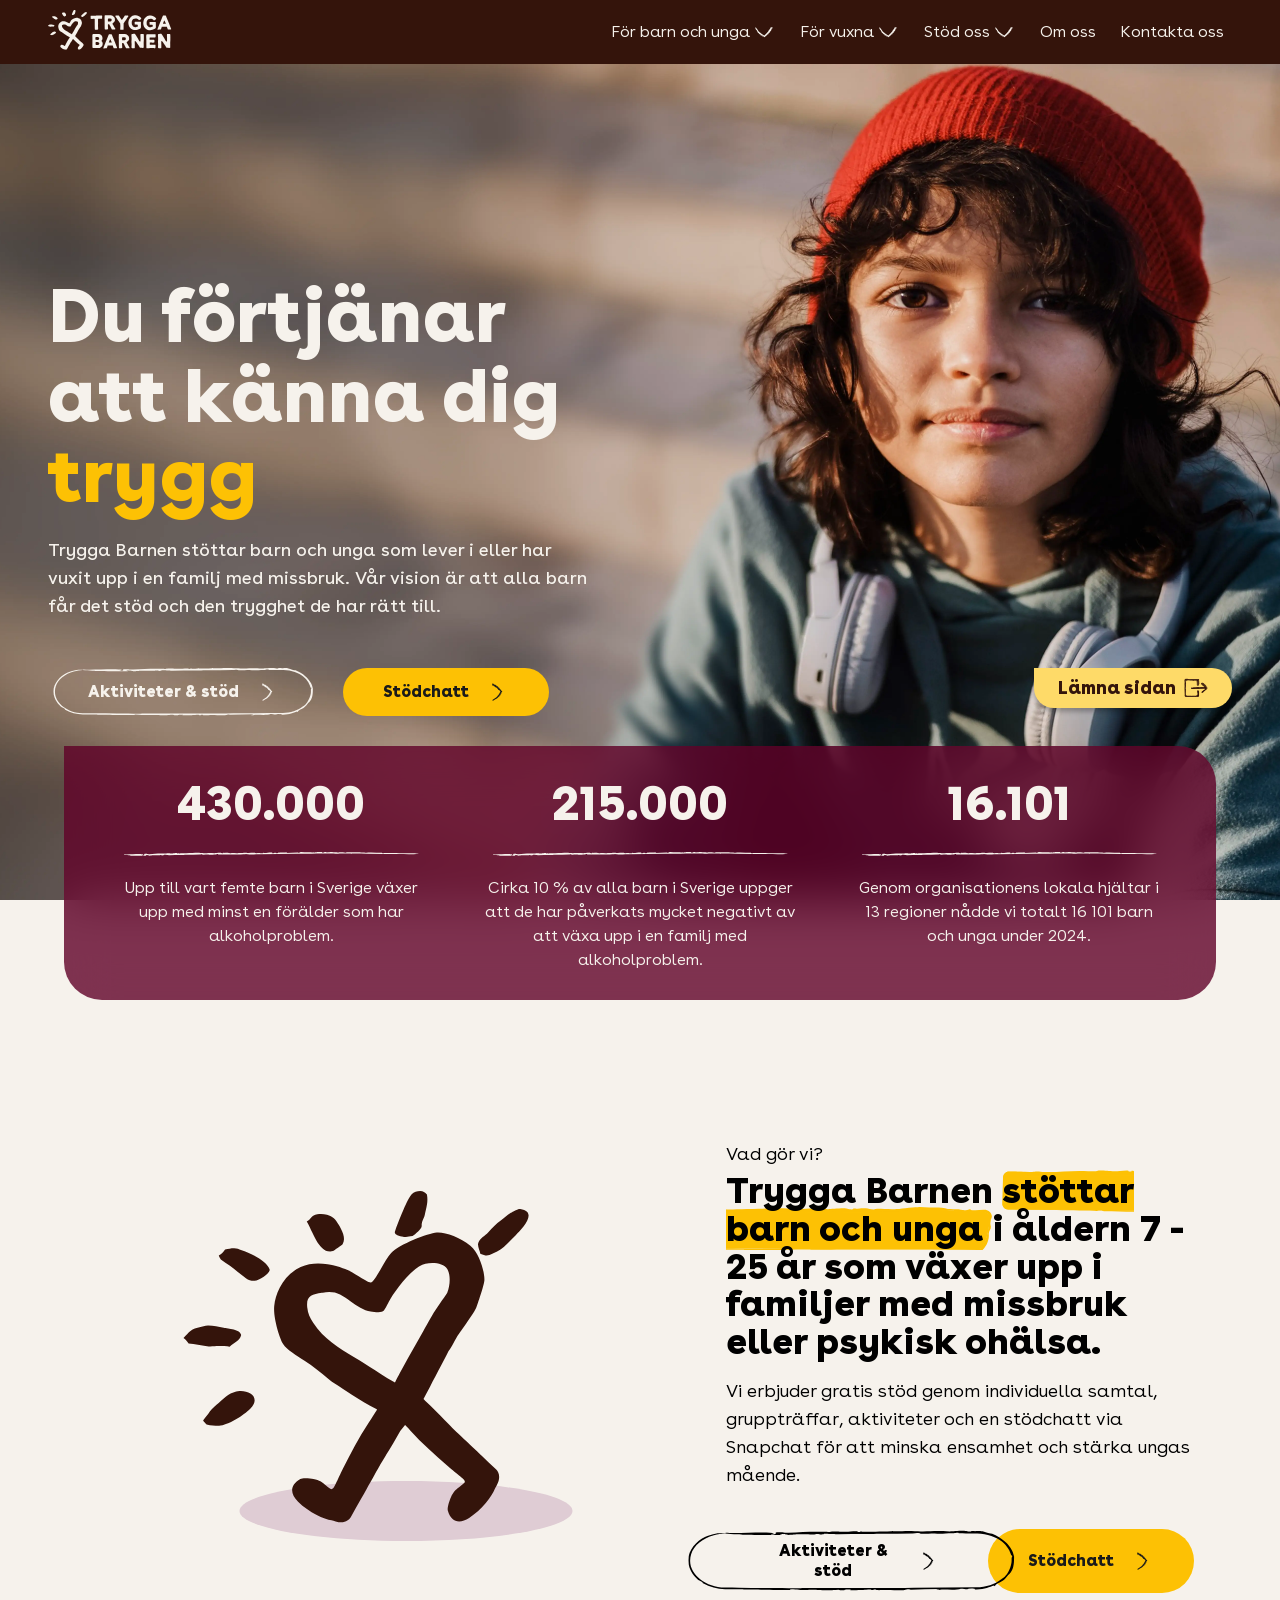
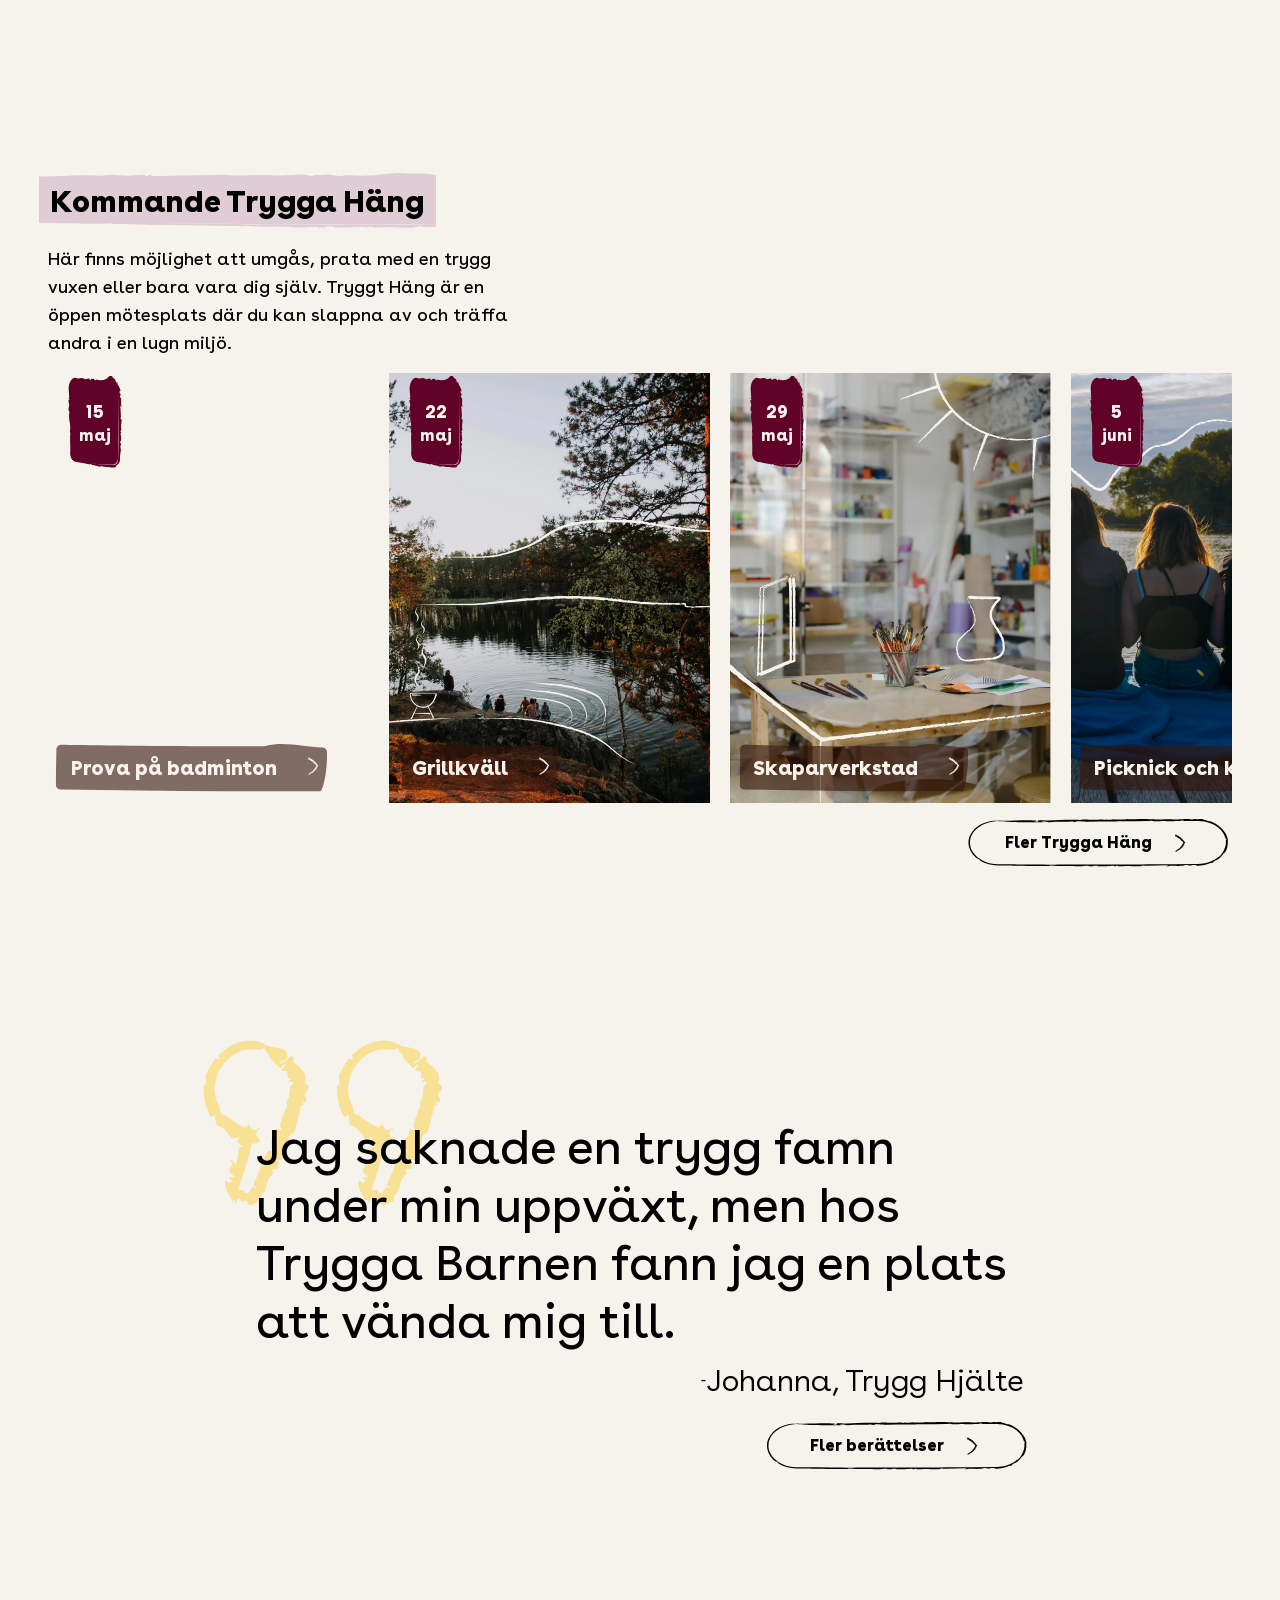
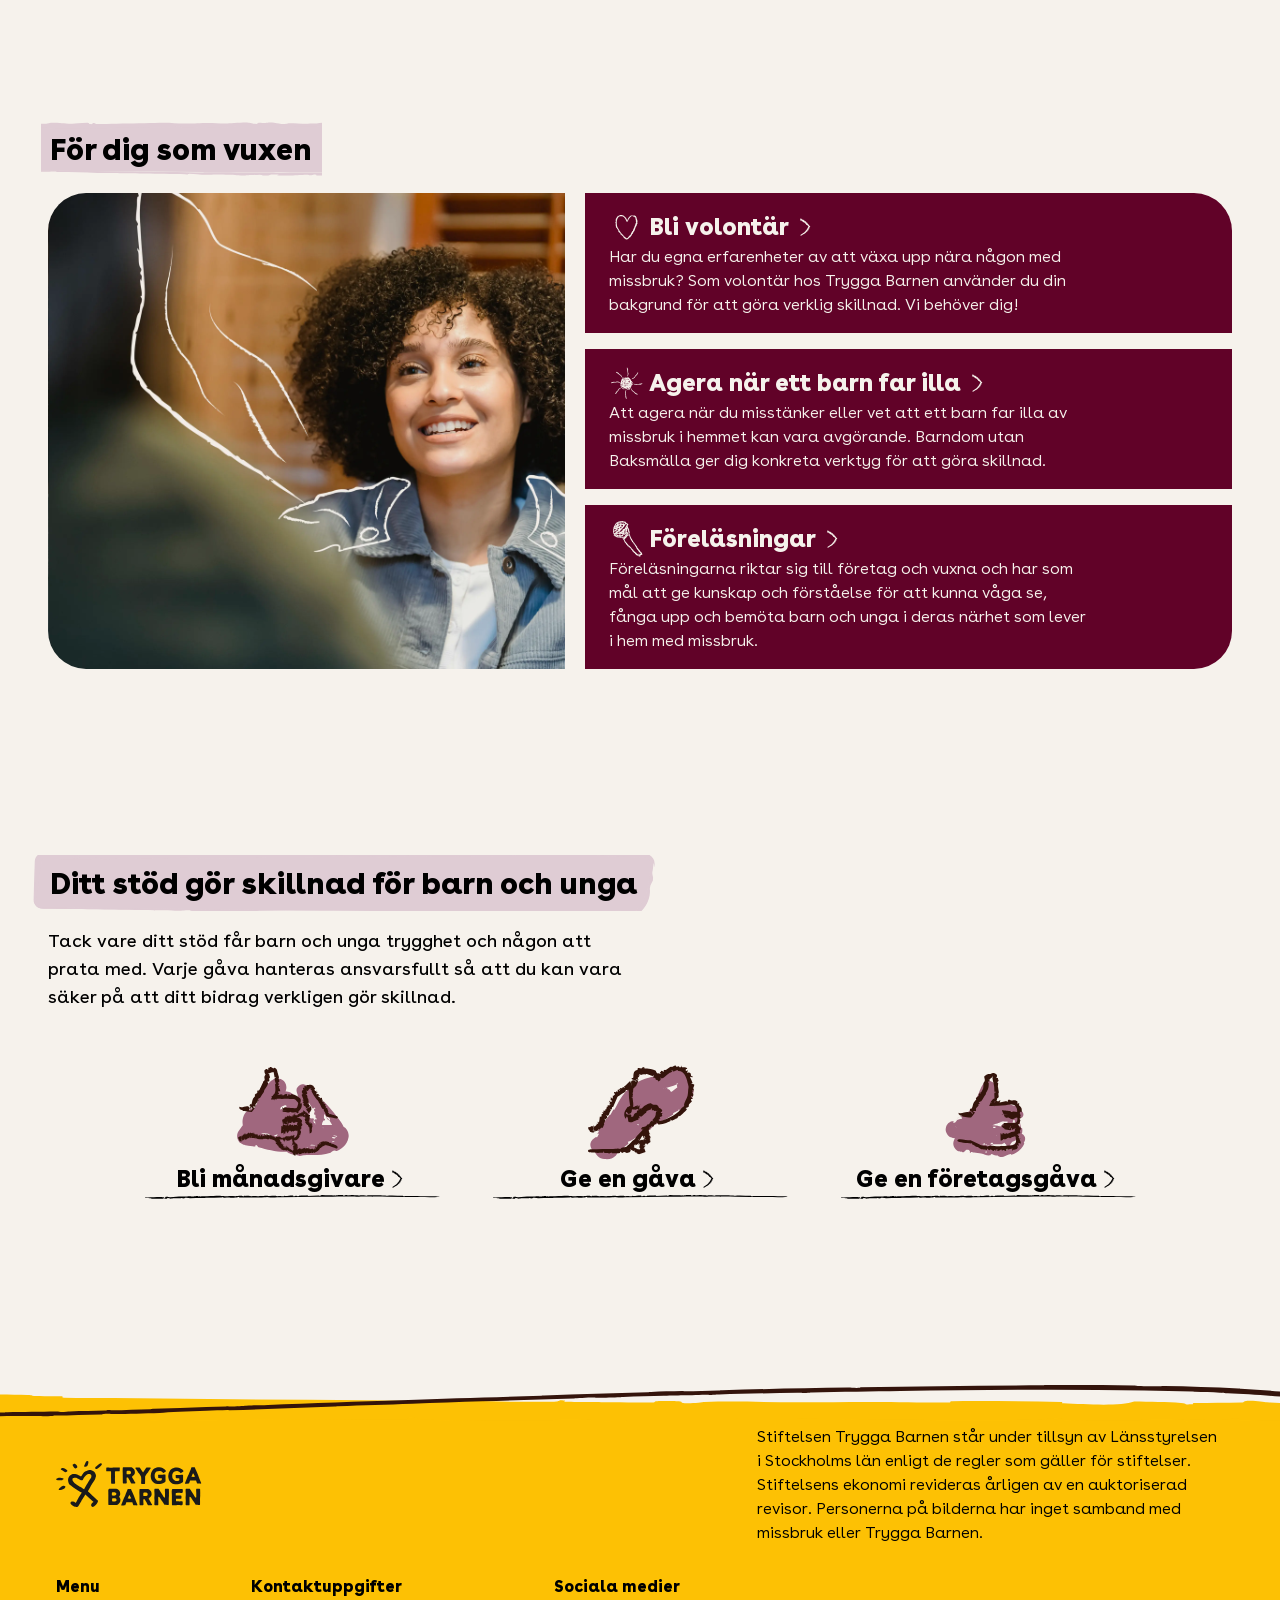
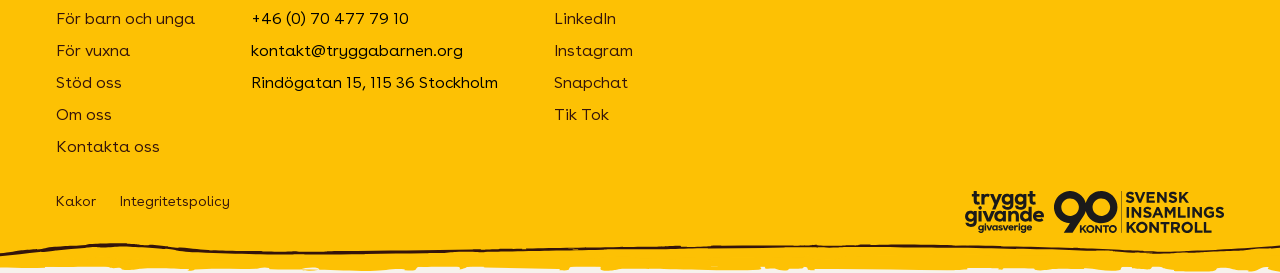
==== commit 0c64ce22: "fixe lite problem" ====
--- a/index.html
+++ b/index.html
@@ -443,7 +443,7 @@
 
             <div class="landscape-card">
                 <div class="title">
-                    <svg class="icon">
+                    <svg class="icon-xl">
                         <use href="img/sprite.svg#heart"></use>
                     </svg>
                     <h4 class="heading-2xl">Bli volontär</h4>
@@ -456,7 +456,7 @@
 
             <div class="landscape-card">
                 <div class="title">
-                    <svg class="icon">
+                    <svg class="icon-xl">
                         <use href="img/sprite.svg#sun"></use>
                     </svg>
                     <h4 class="heading-2xl">Agera när ett barn far illa</h4>
@@ -469,7 +469,7 @@
 
             <div class="landscape-card">
                 <div class="title">
-                    <svg class="icon">
+                    <svg class="icon-xl">
                         <use href="img/sprite.svg#micro"></use>
                     </svg>
                     <h4 class="heading-2xl">Föreläsningar</h4>
@@ -487,14 +487,16 @@
 <!--Stöd oss-->
 
 <section class="donation">
-     <h4 class="highlight-header heading-3xl"> 
+    <div class="donation-text">
+        <h4 class="highlight-header heading-3xl"> 
             <img class="highlight-bg" src="img/graphic-element/highlight-primary.svg" alt="highlight">
-           Ditt stöd gör skillnad för barn och unga 
-        </h4>
-
-    <p class="preamble-lg">
-        Tack vare ditt stöd får barn och unga trygghet och någon att prata med. Varje gåva hanteras ansvarsfullt så att du kan vara säker på att ditt bidrag verkligen gör skillnad.
-    </p>
+            Ditt stöd gör skillnad för barn och unga 
+            </h4>
+
+        <p class="preamble-lg">
+            Tack vare ditt stöd får barn och unga trygghet och någon att prata med. Varje gåva hanteras ansvarsfullt så att du kan vara säker på att ditt bidrag verkligen gör skillnad.
+        </p>
+    </div>
 
     <div class="donation-content">
         <div class="donation-item">
@@ -502,10 +504,14 @@
             <button class="btn-donation">
                 <span class="btn-text">
                     <h3 class="heading-2xl">Bli månadsgivare</h3>
-                    <img src="img/icons/arrow-right.svg" alt="arrow-right">
+                    <svg class="icon">
+                        <use href="img/sprite.svg#arrow-right"></use>
+                    </svg>
                 </span>
                 <!--lign-->
-                <img src="img/graphic-element/stroke.svg" alt="stroke" class="under-link">
+                <svg class="under-link">
+                    <use href="img/sprite.svg#lign"></use>
+                </svg>
             </button>
         </div>
 
@@ -514,10 +520,14 @@
             <button class="btn-donation">
                 <span class="btn-text">
                     <h3 class="heading-2xl">Ge en gåva</h3>
-                    <img src="img/icons/arrow-right.svg" alt="arrow-right">
+                    <svg class="icon">
+                        <use href="img/sprite.svg#arrow-right"></use>
+                    </svg>
                 </span>
                 <!--lign-->
-                <img src="img/graphic-element/stroke.svg" alt="stroke" class="under-link">
+                <svg class="under-link">
+                    <use href="img/sprite.svg#lign"></use>
+                </svg>
             </button>
         </div>
 
@@ -526,7 +536,9 @@
             <button class="btn-donation">
                 <span class="btn-text">
                     <h3 class="heading-2xl">Ge en företagsgåva</h3>
-                    <img src="img/icons/arrow-right.svg" alt="arrow-right">
+                    <svg class="icon">
+                        <use href="img/sprite.svg#arrow-right"></use>
+                    </svg>
                 </span>
                 <!--lign-->
                 <svg class="under-link">
@@ -582,18 +594,10 @@
         <div class="footer-kakor">
             <span class="kakor">
                 <a href="#" class="book-sm">Kakor</a>
-                <!--lign-->
-                <svg class="under-link-kakor">
-                    <use href="img/sprite.svg#lign"></use>
-                </svg>
             </span>
 
             <span class="kakor">
                 <a href="#" class="book-sm">Integritetspolicy</a>
-                <!--lign-->
-                <svg class="under-link-integritetspolicy">
-                    <use href="img/sprite.svg#lign"></use>
-                </svg>
             </span>
         </div>
             
--- a/styles/style.css
+++ b/styles/style.css
@@ -211,6 +211,12 @@
   padding: auto;
 }
 
+.icon-xl {
+  width: 36px;
+  height: 36px;
+  padding: auto;
+}
+
 .primary {
   fill: #34140b;
 }
@@ -1012,9 +1018,13 @@
 .content-block {
   display: flex;
   align-items: center;
+  justify-content: center;
   padding: 0px 56px;
-  gap: 20px;
+  gap: 56px;
   margin-bottom: 11.25rem;
+}
+.content-block .picture-stod {
+  max-width: 500px;
 }
 .content-block .picture {
   width: 50%;
@@ -1031,7 +1041,6 @@
   flex-direction: column;
   align-items: flex-start;
   padding: 32px;
-  gap: 24px;
   background-color: #610228;
   border-radius: 38px 38px 0px 38px;
 }
@@ -1064,7 +1073,7 @@
   justify-content: flex-end;
 }
 .content-block .article-content {
-  max-width: 50%;
+  max-width: 40%;
   display: flex;
   flex-direction: column;
   align-items: flex-start;
@@ -1116,12 +1125,16 @@
   .content-block .img-about-us {
     max-width: 216px;
   }
+  .content-block .picture {
+    width: auto;
+  }
   .content-block .article-content {
     max-width: 60%;
     min-width: 40%;
   }
   .content-block .article-content .about-us-btn {
     flex-direction: column;
+    align-items: flex-start;
   }
 }
 @media (max-width: 572px) {
@@ -1323,15 +1336,21 @@
 .to-the-adult .landscape-section .cards-section .landscape-card {
   background-color: #610228;
   padding: 16px 24px;
+  gap: 4px;
+  cursor: pointer;
+}
+.to-the-adult .landscape-section .cards-section .landscape-card:hover {
+  opacity: 90%;
 }
 .to-the-adult .landscape-section .cards-section .landscape-card .title {
   display: flex;
   align-items: center;
   color: #f6f2ec;
   fill: #f6f2ec;
+  gap: 4px;
 }
 .to-the-adult .landscape-section .cards-section .landscape-card p {
-  width: 70%;
+  width: 80%;
   color: #f6f2ec;
 }
 .to-the-adult .landscape-section .cards-section .landscape-card:first-child {
@@ -1376,13 +1395,17 @@
   display: flex;
   flex-direction: column;
   align-items: flex-start;
-  gap: 16px;
+  gap: 48px;
   padding: 0px 48px;
   margin-top: 11.625rem;
   margin-bottom: 11.625rem;
 }
-.donation .preamble-lg {
-  max-width: 40%;
+.donation .donation-text {
+  display: flex;
+  flex-direction: column;
+  align-items: flex-start;
+  gap: 16px;
+  width: 50%;
 }
 .donation .donation-content {
   min-width: 60%;
@@ -1392,6 +1415,8 @@
   gap: 48px;
 }
 .donation .donation-content .donation-item {
+  height: -moz-fit-content;
+  height: fit-content;
   display: flex;
   flex-direction: column;
   align-items: center;
@@ -1406,21 +1431,35 @@
   flex-direction: column;
   align-items: center;
 }
-.donation .donation-content .btn-donation:hover .under-link {
-  display: block;
-}
 .donation .donation-content .btn-donation .btn-text {
   display: flex;
+  align-items: center;
 }
 .donation .donation-content .btn-donation .under-link {
-  display: none;
   height: 4px;
   fill: #f6f2ec;
 }
+.donation .donation-content .btn-donation:hover .under-link {
+  fill: rgba(97, 2, 40, 0.8);
+  color: rgba(97, 2, 40, 0.8);
+}
+.donation .donation-content .btn-donation:hover .btn-text {
+  color: rgba(97, 2, 40, 0.8);
+  white-space: nowrap;
+}
 
 @media (max-width: 769px) {
-  .donation .preamble-lg {
-    max-width: 100%;
+  .donation .donation-text {
+    width: 100%;
+  }
+  .donation .donation-content {
+    gap: 8px;
+  }
+  .donation .donation-content .donation-item .btn-donation .heading-2xl {
+    white-space: nowrap;
+  }
+  .donation .donation-content .donation-item .btn-donation .under-link {
+    width: 80%;
   }
 }
 @media (max-width: 572px) {
@@ -1430,6 +1469,7 @@
   }
   .donation .donation-content {
     flex-direction: column;
+    gap: 28px;
   }
 }
 /*===================
@@ -1438,10 +1478,10 @@
 footer {
   display: flex;
   flex-direction: column;
-  padding: 32px 48px;
+  padding: 40px 56px;
   gap: 32px;
   background-image: url(../img/graphic-element/footer.svg);
-  background-position: center;
+  background-position: center top;
   background-size: cover;
   background-repeat: no-repeat;
 }
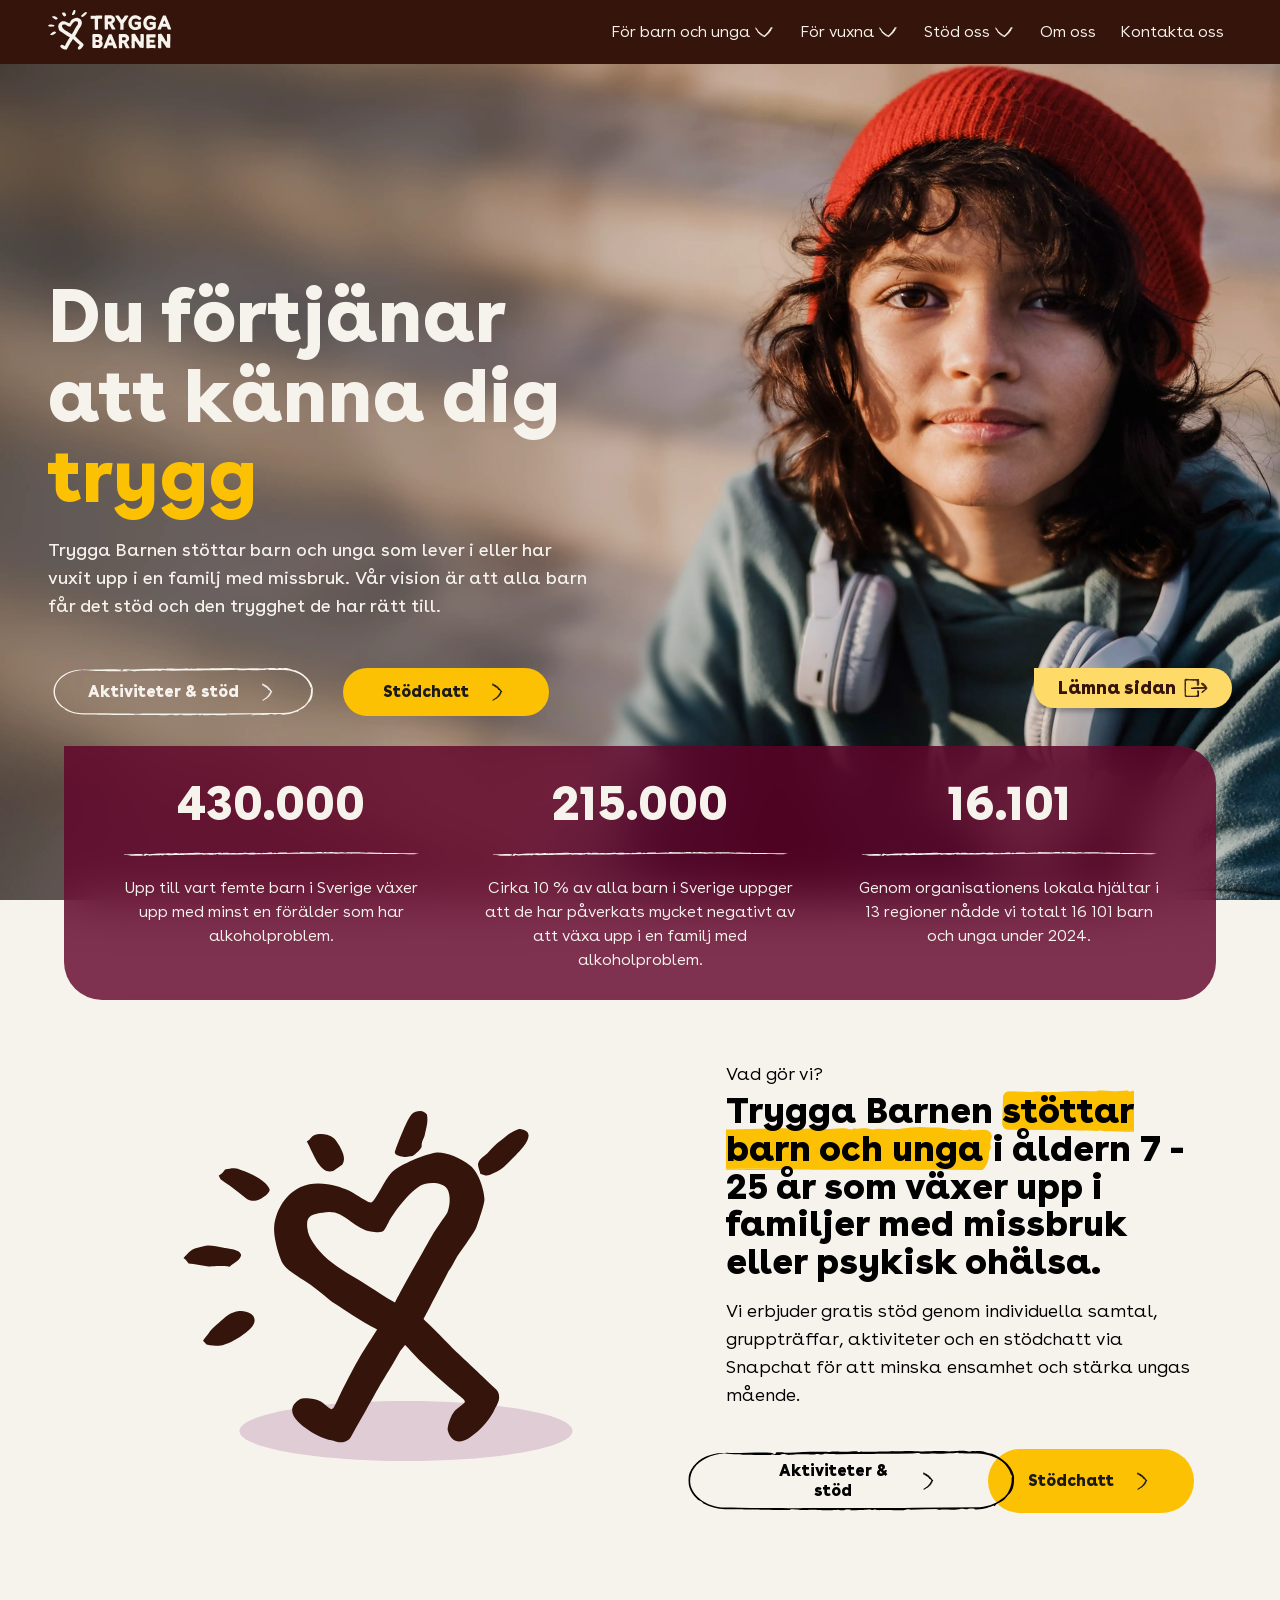
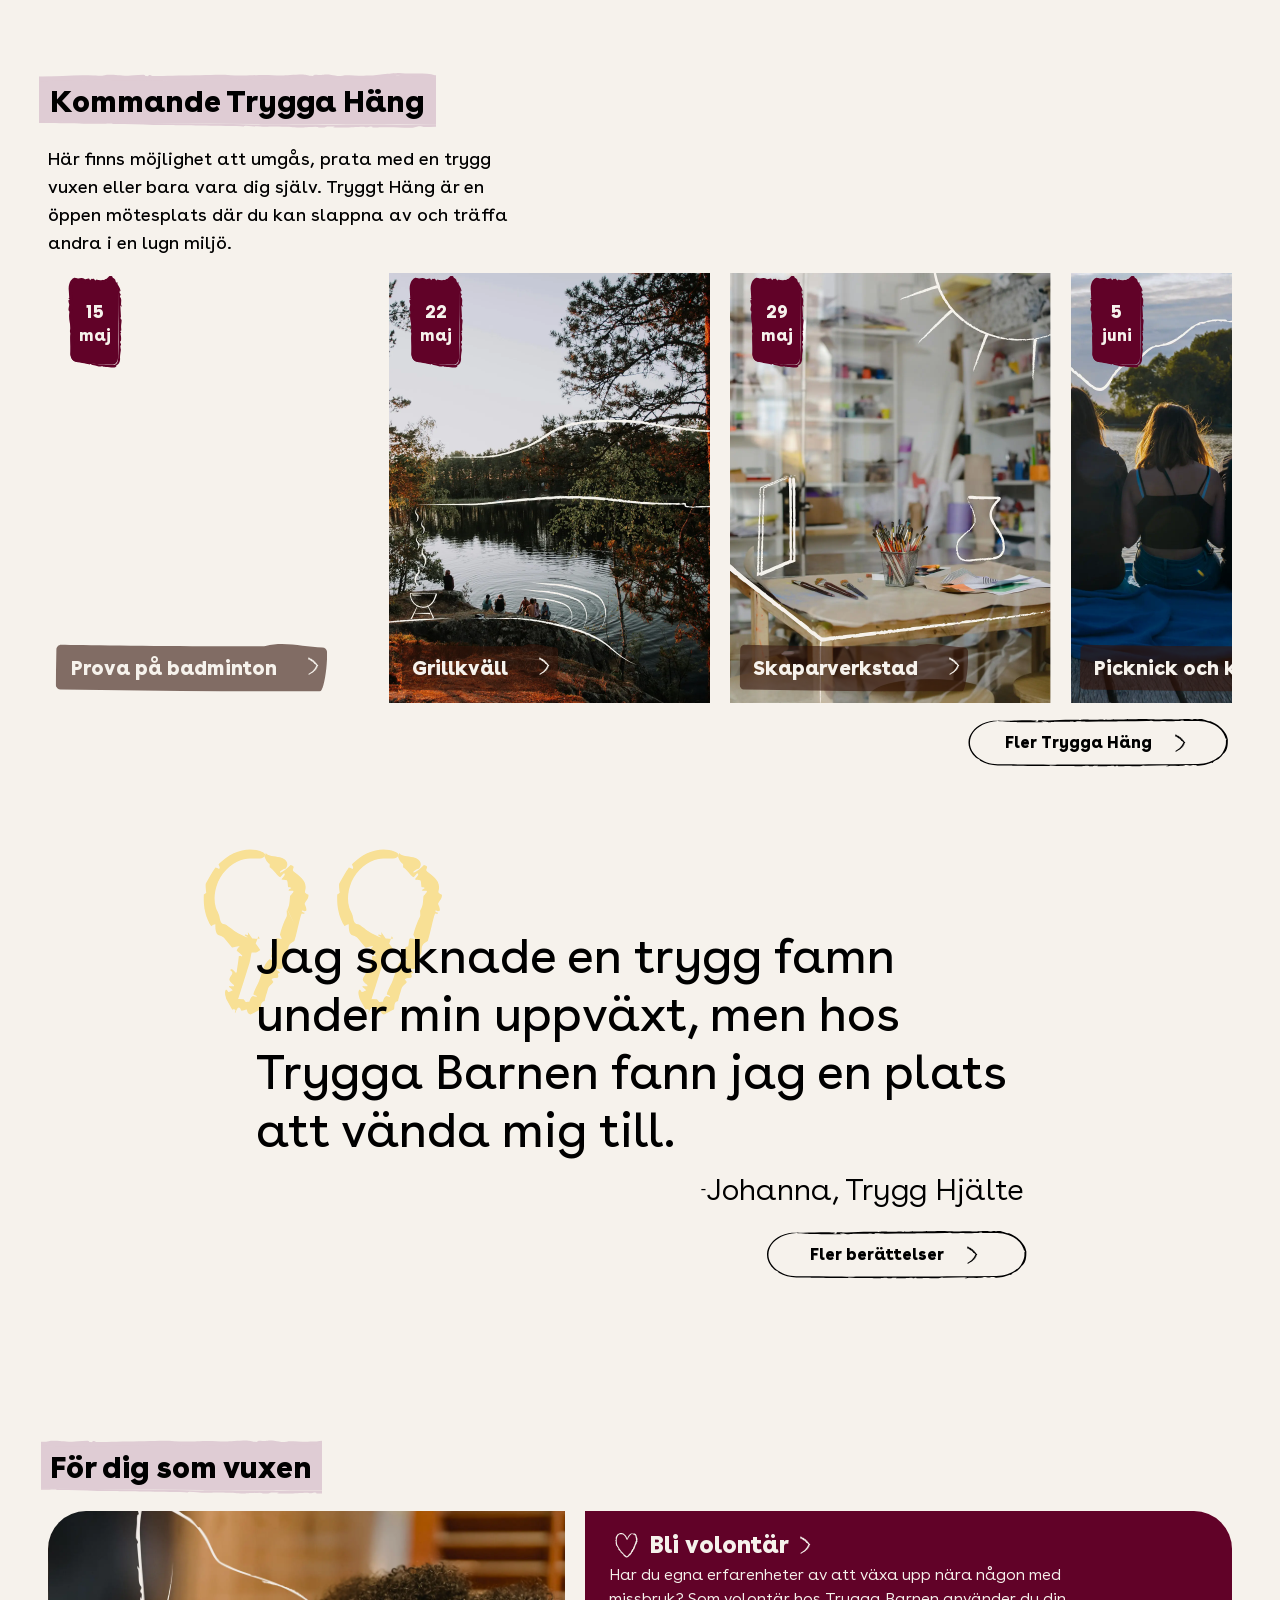
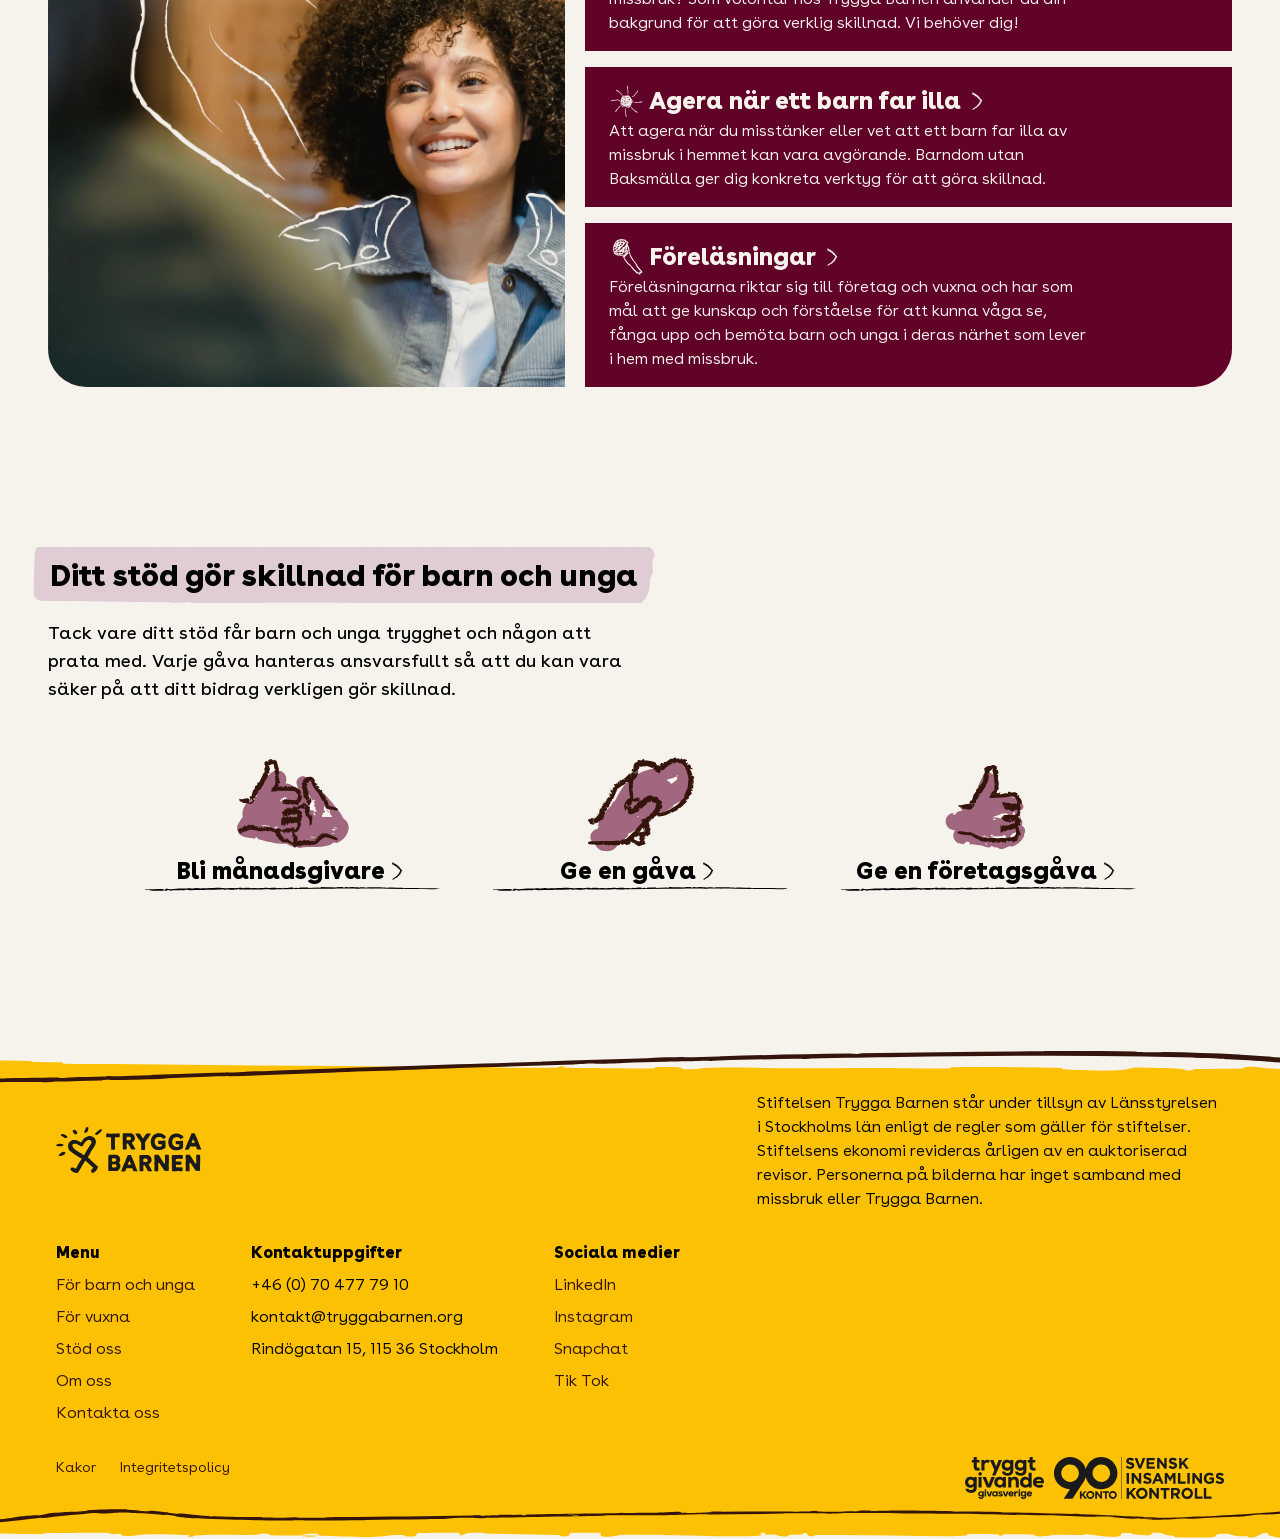
==== commit 5aae3d94: "fixe the margin between every section" ====
--- a/index.html
+++ b/index.html
@@ -224,7 +224,7 @@
    </section>
 
    <!--About us -->
-   <section class="content-block about-us">
+   <section class="content-block about-us margin">
 
         <div class="picture">
             <img src="img/graphic-element/logo-symbol-illustration.svg" alt="logo symbol illustration" class="img-about-us">
@@ -403,7 +403,7 @@
 </section>
 
    <!--Testimonial-->
-<section class="testimonial">
+<section class="testimonial margin">
     <div class="testimonial-text">
         <img src="img/icons/quote down.svg" alt="quote" class="quote" width="330px" height="330px">
         <p class="preamble-5xl">
@@ -486,7 +486,7 @@
 
 <!--Stöd oss-->
 
-<section class="donation">
+<section class="donation margin">
     <div class="donation-text">
         <h4 class="highlight-header heading-3xl"> 
             <img class="highlight-bg" src="img/graphic-element/highlight-primary.svg" alt="highlight">
--- a/styles/style.css
+++ b/styles/style.css
@@ -116,7 +116,7 @@
 
 @media (max-width: 572px) {
   .button--outlined .button {
-    padding: 12px 28px;
+    padding: 12px 24px;
   }
   .button--outlined .long-btn {
     transform: scaleX(1.2);
@@ -226,6 +226,49 @@
 }
 
 /*==================
+Margin 
+====================*/
+.margin {
+  margin-top: 10rem;
+  margin-bottom: 10rem;
+}
+
+.margin-hero {
+  margin-top: 12rem;
+  margin-bottom: 10rem;
+}
+
+.margin-bottom {
+  margin-bottom: 10rem;
+}
+
+@media (max-width: 769px) {
+  .margin {
+    margin-top: 7.5rem;
+    margin-bottom: 7.5rem;
+  }
+  .margin-hero {
+    margin-top: 9.6rem;
+    margin-bottom: 7.5rem;
+  }
+  .margin-bottom {
+    margin-bottom: 7.5rem;
+  }
+}
+@media (max-width: 572px) {
+  .margin {
+    margin-top: 5rem;
+    margin-bottom: 5rem;
+  }
+  .margin-hero {
+    margin-top: 11rem;
+    margin-bottom: 5rem;
+  }
+  .margin-bottom {
+    margin-bottom: 5rem;
+  }
+}
+/*==================
 Breakpoints 
 ====================*/
 /*Font*/
@@ -688,7 +731,6 @@
   justify-content: space-between;
   align-items: center;
   background-color: #34140b;
-  /*backdrop-filter: blur(25px);*/
 }
 nav .nav-header {
   display: flex;
@@ -1012,6 +1054,9 @@
     flex-direction: column;
     bottom: -350px;
   }
+  .hero-statistics .statistics .statistic {
+    max-width: none;
+  }
 }
 /* Content block 
 Section used in index, trygga-hang, for-barn-och-unga and stodversamhet*/
@@ -1021,7 +1066,6 @@
   justify-content: center;
   padding: 0px 56px;
   gap: 56px;
-  margin-bottom: 11.25rem;
 }
 .content-block .picture-stod {
   max-width: 500px;
@@ -1041,7 +1085,7 @@
   flex-direction: column;
   align-items: flex-start;
   padding: 32px;
-  background-color: #610228;
+  background-color: rgba(97, 2, 40, 0.8);
   border-radius: 38px 38px 0px 38px;
 }
 .content-block .picture .trygga-hang-info .title-text {
@@ -1110,10 +1154,11 @@
   fill: #34140b;
 }
 
-.about-us, .stodchat, .what-is-trygga-hang {
-  margin-top: 15rem;
-}
-
+.what-is-trygga-hang {
+  width: 80%;
+  margin-left: auto;
+  margin-right: auto;
+}
 .what-is-trygga-hang .article-content {
   min-width: 70%;
 }
@@ -1140,7 +1185,6 @@
 @media (max-width: 572px) {
   .content-block {
     flex-direction: column;
-    margin-bottom: 5rem;
   }
   .content-block .picture {
     width: 100%;
@@ -1167,7 +1211,6 @@
   align-items: flex-start;
   gap: 16px;
   padding: 0px 48px;
-  margin-bottom: 5.938rem;
 }
 .events .preamble-lg {
   max-width: 40%;
@@ -1267,11 +1310,12 @@
 /*Testionial*/
 .testimonial {
   max-width: 60%;
-  margin: 251px auto;
   display: flex;
   flex-direction: column;
   align-items: flex-end;
   gap: 24px;
+  margin-left: auto;
+  margin-right: auto;
 }
 .testimonial .testimonial-text {
   display: flex;
@@ -1308,7 +1352,6 @@
 /*To the adult*/
 .to-the-adult {
   width: 100%;
-  margin-top: 10rem;
   display: flex;
   flex-direction: column;
   align-items: flex-start;
@@ -1372,7 +1415,6 @@
 @media (max-width: 572px) {
   .to-the-adult {
     padding: 0px 16px;
-    margin-top: 5rem;
   }
   .to-the-adult .landscape-section {
     flex-direction: column;
@@ -1397,8 +1439,6 @@
   align-items: flex-start;
   gap: 48px;
   padding: 0px 48px;
-  margin-top: 11.625rem;
-  margin-bottom: 11.625rem;
 }
 .donation .donation-text {
   display: flex;
@@ -1465,7 +1505,6 @@
 @media (max-width: 572px) {
   .donation {
     padding: 0px 16px;
-    margin-top: 5rem;
   }
   .donation .donation-content {
     flex-direction: column;
